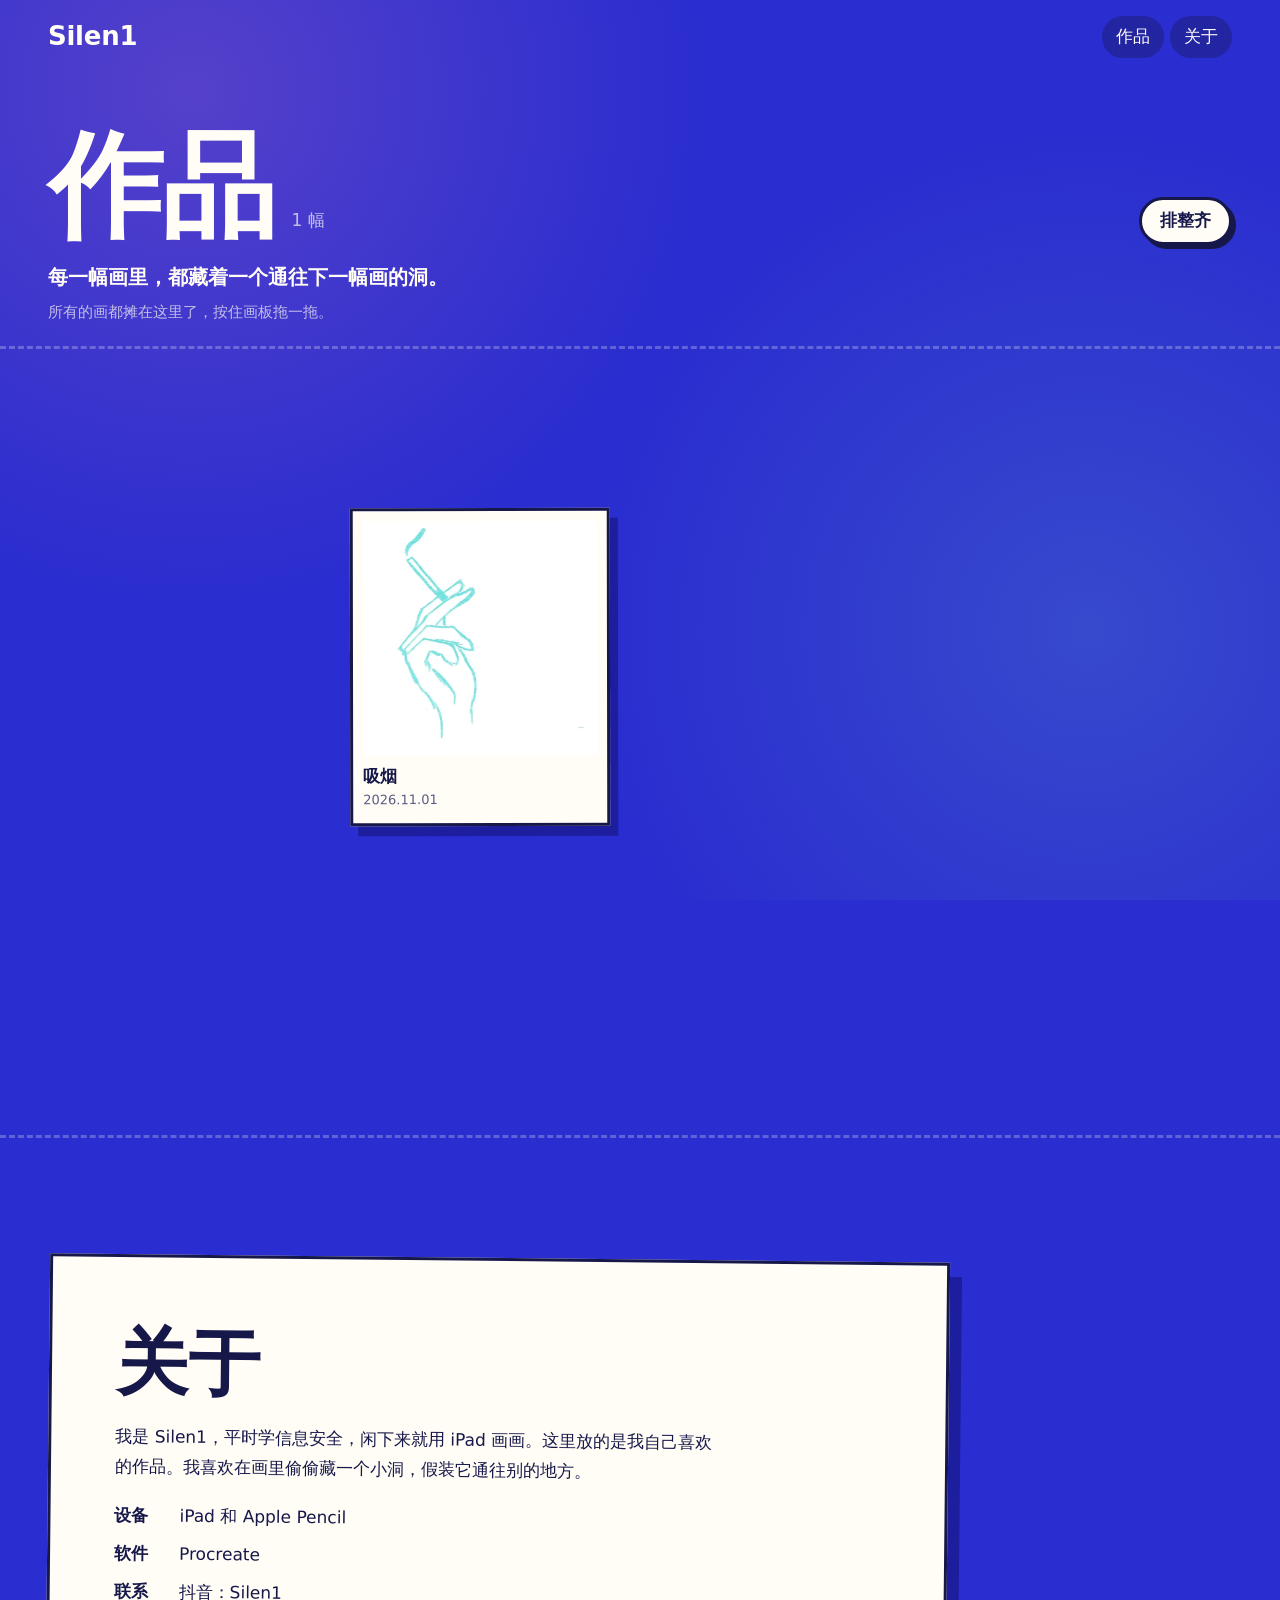
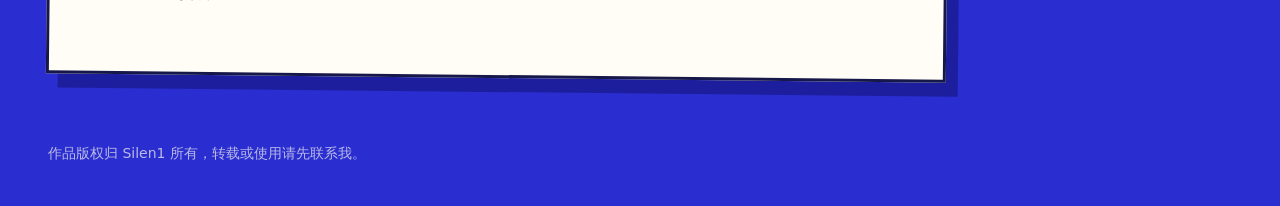
==== index.html @ 88954f96 "First painting: 吸烟. Samples removed, contact and share image filled in Co-Authored-By: Claude Opus 5" ====
<!doctype html>
<html lang="zh-CN">
<head>
  <meta charset="utf-8">
  <meta name="viewport" content="width=device-width, initial-scale=1, viewport-fit=cover">
  <meta http-equiv="Content-Security-Policy" content="default-src 'self'; img-src 'self' data:; media-src 'self' blob:; style-src 'self'; script-src 'self'; font-src 'self'; object-src 'none'; base-uri 'self'; form-action 'none'">
  <meta name="referrer" content="strict-origin-when-cross-origin">
  <title>Silen1 的画室</title>
  <meta name="description" content="Silen1 在 iPad 上画的画。每一幅画里都藏着一个洞，通往下一幅。">
  <meta name="theme-color" content="#2A2DCF">
  <meta property="og:type" content="website">
  <meta property="og:title" content="Silen1 的画室">
  <meta property="og:description" content="每一幅画里都藏着一个洞，通往下一幅。">
  <meta property="og:image" content="https://silen1.com/gallery/assets/og.jpg">
  <meta name="twitter:card" content="summary_large_image">
  <link rel="icon" href="assets/favicon.svg" type="image/svg+xml">
  <link rel="stylesheet" href="css/style.css">
</head>
<body data-page="home">
  <a class="skip" href="#works">跳到作品列表</a>

  <header class="bar">
    <a class="bar__mark" href="./">Silen1</a>
    <nav class="bar__nav" aria-label="主导航">
      <a href="#works">作品</a>
      <a href="#about">关于</a>
    </nav>
  </header>

  <main>
    <!-- 首页：每幅画里藏着一个洞，洞的那头是下一幅画。往下滚就一层层掉进去，最后一幅的洞通回第一幅。
         洞口的位置由 data/works.js 里每幅画的 "portal": [横向比例, 纵向比例] 决定。 -->
    <section class="dive" id="dive" aria-label="一幅接一幅地掉进画里">
      <div class="dive__stage">
        <div class="dive__world" id="dive-world" aria-hidden="true"></div>

        <div class="dive__intro sticker" id="dive-intro">
          <p class="dive__lede"><span>每一幅画里，</span><span>都藏着一个洞。</span><br><span>洞的那头，</span><span>是下一幅画。</span></p>
          <p class="dive__hint">往下滚，掉进去</p>
        </div>

        <div class="dive__caption sticker" id="dive-caption" aria-live="polite">
          <p class="dive__layer" id="dive-layer"></p>
          <p class="dive__title" id="dive-title"></p>
          <a class="dive__link" id="dive-link" href="#works">看这幅画</a>
        </div>

        <nav class="depth" aria-label="跳到某一层">
          <ol id="depth"></ol>
        </nav>

        <p class="dive__loop sticker" id="dive-loop">咦，又回到了第一幅。<br>原来这条路是一个圈。</p>
      </div>
    </section>

    <section class="works" id="works" aria-labelledby="works-heading">
      <div class="works__head">
        <h2 id="works-heading">作品</h2>
        <p class="works__count" id="works-count"></p>
        <button class="toggle" id="layout-toggle" type="button" aria-pressed="false">排整齐</button>
      </div>
      <p class="works__lede" id="static-lede" hidden>每一幅画里，都藏着一个通往下一幅画的洞。</p>
      <p class="works__hint" id="board-hint">所有的画都摊在这里了，按住画板拖一拖。</p>
      <div class="board" id="board">
        <ol class="grid" id="grid"></ol>
      </div>
      <p class="empty" id="works-empty" hidden>还没有作品。把画放进 works 文件夹，再在 data/works.js 里登记一下就会出现在这里。</p>
    </section>

    <section class="about" id="about" aria-labelledby="about-heading">
      <h2 id="about-heading">关于</h2>
      <div class="about__body">
        <!-- 把下面几段改成你自己的介绍 -->
        <p>我是 Silen1，平时学信息安全，闲下来就用 iPad 画画。这里放的是我自己喜欢的作品。我喜欢在画里偷偷藏一个小洞，假装它通往别的地方。</p>
        <dl class="about__tools">
          <div><dt>设备</dt><dd>iPad 和 Apple Pencil</dd></div>
          <div><dt>软件</dt><dd>Procreate</dd></div>
          <div><dt>联系</dt><dd>抖音：Silen1</dd></div>
        </dl>
      </div>
    </section>
  </main>

  <footer class="foot">
    <p>作品版权归 Silen1 所有，转载或使用请先联系我。</p>
  </footer>

  <script src="data/works.js"></script>
  <script src="js/main.js"></script>
</body>
</html>
---- css/style.css ----
/* =========================================================
   Silen1 的画室  ·  天马行空
   改颜色只需要改下面 :root 里的几个变量
   ========================================================= */
:root {
  --sky: #2A2DCF;        /* 底色：群青天空 */
  --sky-deep: #1C1E9E;   /* 天空暗部 */
  --paper: #FFFDF5;      /* 画纸、正文文字 */
  --ink: #17184A;        /* 纸上的深色文字 */
  --sun: #FFE45C;        /* 星星、天马航线 */
  --peach: #FF8FB8;      /* 点缀 */
  --mint: #7BE0C3;       /* 点缀 */
  --mist: rgba(255, 253, 245, .68); /* 次要文字 */
  --tape: rgba(255, 228, 92, .72);

  --font: "PingFang SC", "Hiragino Sans GB", "HarmonyOS Sans SC", "MiSans", "Microsoft YaHei UI", "Microsoft YaHei", "Noto Sans CJK SC", "Noto Sans SC", system-ui, sans-serif;
  --round: ui-rounded, "SF Pro Rounded", "Arial Rounded MT Bold", var(--font);

  --gutter: clamp(16px, 4vw, 48px);
  color-scheme: dark;
}

*, *::before, *::after { box-sizing: border-box; }
html { scroll-behavior: smooth; -webkit-text-size-adjust: 100%; }
body {
  margin: 0;
  background: var(--sky);
  background-image:
    radial-gradient(circle at 15% 10%, rgba(255,143,184,.20), transparent 38%),
    radial-gradient(circle at 85% 70%, rgba(123,224,195,.16), transparent 40%);
  background-attachment: fixed;
  color: var(--paper);
  font-family: var(--font);
  font-size: 17px;
  line-height: 1.75;
  overflow-x: hidden;
}
img, video { display: block; max-width: 100%; }
a { color: inherit; text-underline-offset: .22em; text-decoration-thickness: 2px; }
a:hover { text-decoration-color: var(--sun); }
:focus-visible { outline: 3px solid var(--sun); outline-offset: 3px; border-radius: 6px; }
h1, h2 { line-height: 1.15; margin: 0; }

.skip {
  position: absolute; left: 12px; top: -60px; z-index: 50;
  background: var(--sun); color: var(--ink); padding: 8px 14px; border-radius: 999px;
  text-decoration: none; font-weight: 700;
}
.skip:focus { top: 12px; }

/* ---------- 顶栏 ---------- */
.bar {
  position: fixed; inset: 0 0 auto; z-index: 20;
  display: flex; align-items: center; justify-content: space-between;
  padding: 14px var(--gutter);
  padding-top: max(14px, env(safe-area-inset-top));
  pointer-events: none;
}
.bar > * { pointer-events: auto; }
.bar__mark {
  font-family: var(--round); font-weight: 900; font-size: 26px; letter-spacing: -.01em;
  text-decoration: none; display: inline-flex;
}
.bar__nav { display: flex; gap: 6px; }
.bar__nav a {
  text-decoration: none; padding: 6px 14px; border-radius: 999px;
  background: rgba(23,24,74,.35); backdrop-filter: blur(8px); -webkit-backdrop-filter: blur(8px);
}
.bar__nav a:hover { background: var(--paper); color: var(--ink); }

/* ---------- 首页：掉进画里 ---------- */
.dive { position: relative; height: calc((var(--levels, 6) + 1) * 100vh); background: var(--ink); }
.dive__stage { position: sticky; top: 0; height: 100vh; height: 100svh; overflow: hidden; }
.dive__world { position: absolute; inset: 0; contain: strict; }

/* 每一幅画是一“层”：和屏幕一样大，按比例缩放后叠在一起 */
.level {
  position: absolute; left: 0; top: 0;
  transform-origin: 50% 50%; will-change: transform;
}
.level.is-deep { filter: drop-shadow(0 0 28px rgba(10, 8, 40, .55)); }
.level__hole { position: absolute; inset: -50%; }  /* 比画面大一圈，洞口可以一直张成圆形 */
.level__halo { position: absolute; inset: 0; width: 100%; height: 100%; object-fit: cover; filter: blur(22px) saturate(1.2); transform: scale(1.08); }
.level__frame { position: absolute; inset: 25%; overflow: hidden; }
.level__frame img { width: 100%; height: 100%; object-fit: cover; }
.level img { user-select: none; -webkit-user-drag: none; }

/* 洞口：一圈手画的、慢慢转动的虚线 */
.ring {
  position: absolute; border-radius: 50%; pointer-events: none;
  background: url("data:image/svg+xml,%3Csvg xmlns='http://www.w3.org/2000/svg' viewBox='0 0 100 100'%3E%3Cpath d='M50 4c26 1 46 20 45 47S74 97 48 96 4 75 5 49 25 3 50 4z' fill='none' stroke='%2317184A' stroke-width='5'/%3E%3Cpath d='M50 4c26 1 46 20 45 47S74 97 48 96 4 75 5 49 25 3 50 4z' fill='none' stroke='%23FFFDF5' stroke-width='2.4' stroke-dasharray='7 6'/%3E%3C/svg%3E") center / 100% 100% no-repeat;
  animation: spin 14s linear infinite;
}
@keyframes spin { to { transform: rotate(360deg); } }

/* 浮在画上的“便签” */
.sticker {
  position: absolute; margin: 0; background: var(--paper); color: var(--ink);
  border: 3px solid var(--ink); box-shadow: 6px 7px 0 var(--ink);
  padding: 14px 18px;
}
.dive__intro {
  left: var(--gutter); bottom: 12vh; max-width: min(520px, calc(100vw - 2 * var(--gutter)));
  transform: rotate(-2deg); transition: opacity .3s, transform .3s;
}
.dive__lede { margin: 0; font-size: clamp(22px, 2.4vw, 32px); font-weight: 900; line-height: 1.35; }
.dive__lede span { display: inline-block; }
.dive__hint { margin: 10px 0 0; font-weight: 700; color: #4b4d86; }
.dive__hint::after { content: ""; display: inline-block; width: .6em; height: .6em; margin-left: .5em; border: solid currentColor; border-width: 0 3px 3px 0; transform: translateY(-.15em) rotate(45deg); animation: nudge 1.4s ease-in-out infinite; }
@keyframes nudge { 50% { transform: translateY(.1em) rotate(45deg); } }
.dive.is-moving .dive__intro, .dive.is-deeper .dive__intro { opacity: 0; transform: rotate(-2deg) translateY(20px); pointer-events: none; }

.dive__caption {
  right: var(--gutter); bottom: 6vh; min-width: 200px; max-width: 300px;
  transform: rotate(1.5deg); transition: opacity .25s, transform .35s cubic-bezier(.3, 1.5, .5, 1);
}
.dive__layer { margin: 0; font-size: 14px; color: #4b4d86; font-variant-numeric: tabular-nums; }
.dive__title { margin: 2px 0 8px; font-size: 22px; font-weight: 900; line-height: 1.3; }
.dive__link { font-weight: 800; }
.dive.is-moving .dive__caption { opacity: 0; transform: rotate(1.5deg) translateY(16px); pointer-events: none; }
.dive:not(.is-deeper) .dive__caption { opacity: 0; pointer-events: none; }

.dive__loop {
  left: 50%; top: 50%; text-align: center; font-size: clamp(20px, 2.4vw, 30px); font-weight: 900; line-height: 1.4;
  transform: translate(-50%, -50%) rotate(-1.5deg) scale(.9); opacity: 0; pointer-events: none;
  transition: opacity .4s, transform .5s cubic-bezier(.3, 1.6, .5, 1);
}
.dive.is-looped .dive__loop { opacity: 1; transform: translate(-50%, -50%) rotate(-1.5deg); }
.dive.is-looped .dive__caption { opacity: 0; }

/* 右侧的深度计：每一层一格，点一下直接跳过去 */
.depth { position: absolute; right: calc(var(--gutter) - 6px); top: 50%; transform: translateY(-50%); }
.depth ol { list-style: none; margin: 0; padding: 0; display: flex; flex-direction: column; gap: 6px; }
.depth button {
  display: block; width: 30px; height: 30px; padding: 0; cursor: pointer;
  border: 3px solid var(--ink); border-radius: 50%; background: var(--paper);
  font: 800 12px/1 var(--round); color: var(--ink);
  box-shadow: 2px 2px 0 var(--ink); transition: transform .3s cubic-bezier(.3, 1.6, .5, 1), background .2s;
}
.depth button:hover { transform: scale(1.15); }
.depth button[aria-current="true"] { background: var(--sun); transform: scale(1.25); }

/* ---------- 作品画板 ---------- */
.works { padding: 120px 0 80px; }
.works__head {
  display: flex; align-items: baseline; flex-wrap: wrap; gap: 6px 18px;
  padding: 0 var(--gutter);
}
.works__head h2 { font-size: clamp(44px, 9vw, 120px); font-weight: 900; letter-spacing: -.02em; }
.works__count { margin: 0; color: var(--mist); }
.toggle {
  margin-left: auto; font: inherit; font-weight: 800; cursor: pointer;
  background: var(--paper); color: var(--ink); border: 3px solid var(--ink);
  padding: 6px 18px; border-radius: 999px; box-shadow: 4px 4px 0 var(--ink);
}
.toggle:hover { background: var(--sun); }
.toggle:active { transform: translate(2px, 2px); box-shadow: 2px 2px 0 var(--ink); }
.works__lede { margin: 8px 0 0; padding: 0 var(--gutter); font-size: 20px; font-weight: 800; }
.works__hint { margin: 4px 0 0; padding: 0 var(--gutter); color: var(--mist); font-size: 15px; }

.grid { list-style: none; margin: 0; padding: 0; }
.card a { display: block; text-decoration: none; color: var(--ink); }
.card__paper {
  display: block; background: var(--paper); padding: 10px 10px 12px;
  border: 3px solid var(--ink); box-shadow: 8px 10px 0 var(--sky-deep);
}
.card__paper img { width: 100%; height: auto; background: #fff; }
.card__title { display: block; font-weight: 800; margin-top: 10px; line-height: 1.4; }
.card__meta { display: block; font-size: 13px; color: #5a5c86; font-variant-numeric: tabular-nums; }
.card__badge { display: inline-block; margin-left: 6px; padding: 0 8px; border-radius: 999px; background: var(--mint); color: var(--ink); font-size: 12px; font-weight: 700; }

/* 散落模式：一块可以拖动的大画板 */
.board.is-scatter {
  position: relative; height: min(88vh, 900px); margin-top: 20px;
  overflow: hidden; cursor: grab; touch-action: none;
  border-block: 3px dashed rgba(255, 253, 245, .25);
}
.board.is-scatter.is-dragging { cursor: grabbing; }
.board.is-scatter .grid { position: absolute; left: 0; top: 0; will-change: transform; }
.board.is-scatter .card {
  position: absolute; transform: rotate(var(--rot, 0deg));
  transition: transform .45s cubic-bezier(.3,1.6,.5,1);
}
.board.is-scatter .card:hover, .board.is-scatter .card:focus-within { transform: rotate(0deg) scale(1.06); z-index: 5; }
.board.is-scatter.is-dragging .card { pointer-events: none; }
.board.is-scatter img { -webkit-user-drag: none; user-select: none; }

/* 整齐模式 */
.board.is-tidy { padding: 32px var(--gutter) 0; }
.board.is-tidy .grid { columns: 3 260px; column-gap: 28px; }
.board.is-tidy .card { break-inside: avoid; margin-bottom: 32px; }

/* ---------- 关于 ---------- */
.about {
  margin: 40px var(--gutter) 0; padding: clamp(28px, 5vw, 64px);
  background: var(--paper); color: var(--ink);
  border: 3px solid var(--ink); box-shadow: 12px 14px 0 var(--sky-deep);
  transform: rotate(.6deg); max-width: 900px;
}
.about h2 { font-size: clamp(36px, 6vw, 72px); font-weight: 900; margin-bottom: 18px; }
.about__body { max-width: 36em; }
.about__body p { margin: 0 0 20px; }
.about__tools { margin: 0; display: grid; gap: 8px; }
.about__tools div { display: flex; gap: 14px; }
.about__tools dt { font-weight: 800; min-width: 3em; }
.about__tools dd { margin: 0; }

.foot { padding: 64px var(--gutter) max(40px, env(safe-area-inset-bottom)); color: var(--mist); font-size: 14px; }
.foot p { margin: 0; }

.empty { padding: 40px var(--gutter); color: var(--mist); max-width: 40em; }
.empty--page { padding-top: 140px; font-size: 20px; color: var(--paper); }

/* ---------- 作品详情页 ---------- */
.piece {
  display: grid; grid-template-columns: minmax(0, 1.6fr) minmax(260px, 1fr);
  gap: 40px clamp(24px, 4vw, 64px);
  padding: 110px var(--gutter) 40px; max-width: 1400px; margin: 0 auto;
}
.piece__art {
  position: relative; align-self: start;
  background: var(--paper); padding: clamp(8px, 1.2vw, 14px);
  border: 3px solid var(--ink); box-shadow: 14px 18px 0 var(--sky-deep);
  transform: rotate(-1deg);
  width: fit-content; max-width: 100%; justify-self: center;
}
.piece__art img { width: auto; max-width: 100%; height: auto; max-height: 80vh; background: #fff; }
.piece__info { align-self: start; position: sticky; top: 96px; }
.piece__title { font-size: clamp(34px, 4.6vw, 64px); font-weight: 900; letter-spacing: -.01em; }
.piece__date { margin: 6px 0 18px; color: var(--mist); font-variant-numeric: tabular-nums; }
.piece__notes { margin: 0 0 22px; max-width: 30em; }
.piece__meta { margin: 0 0 22px; display: grid; gap: 6px; }
.piece__meta div { display: flex; gap: 14px; padding: 8px 0; border-bottom: 2px dashed rgba(255,253,245,.22); }
.piece__meta dt { color: var(--mist); min-width: 4em; }
.piece__meta dd { margin: 0; font-weight: 700; }
.piece__full a { font-weight: 800; }

.player { grid-column: 1 / -1; max-width: 900px; }
.player h2 { font-size: clamp(28px, 3.6vw, 44px); font-weight: 900; margin-bottom: 16px; }
.player__screen { width: fit-content; max-width: 100%; background: var(--paper); border: 3px solid var(--ink); padding: 10px; box-shadow: 10px 12px 0 var(--sky-deep); }
.player__screen video { width: auto; max-width: 100%; max-height: 72vh; background: #fff; }
.player__controls { display: flex; align-items: center; gap: 14px; margin-top: 16px; }
.player__btn {
  font: inherit; font-weight: 800; cursor: pointer; min-width: 4.6em;
  background: var(--sun); color: var(--ink); border: 3px solid var(--ink);
  padding: 4px 16px; border-radius: 999px; box-shadow: 3px 3px 0 var(--ink);
}
.player__range { flex: 1; accent-color: var(--sun); height: 28px; }
.player__time { font-family: var(--round); font-variant-numeric: tabular-nums; font-weight: 700; }

.pager { grid-column: 1 / -1; display: flex; justify-content: space-between; gap: 16px; padding-top: 24px; }
.pager a {
  text-decoration: none; font-weight: 800; padding: 10px 20px; border-radius: 999px;
  background: rgba(23,24,74,.4); max-width: 48%;
}
.pager a:hover { background: var(--paper); color: var(--ink); }
.pager__next { margin-left: auto; text-align: right; }

/* ---------- 404 ---------- */
.lost { min-height: 100vh; display: grid; place-content: center; text-align: center; padding: var(--gutter); gap: 8px; }
.lost__canvas {
  width: 200px; height: 250px; margin: 0 auto 24px; background: var(--paper);
  border: 3px solid var(--ink); box-shadow: 12px 14px 0 var(--sky-deep); transform: rotate(-4deg);
}
.lost__canvas { position: relative; }
.lost__canvas::after { content: ""; position: absolute; left: 50%; top: 46%; width: 64px; height: 64px; margin: -32px 0 0 -32px; border-radius: 50%; background: var(--ink); box-shadow: inset 6px 8px 0 rgba(0,0,0,.35); }
.lost h1 { font-size: clamp(30px, 5vw, 52px); font-weight: 900; }
.lost p { margin: 0; }

/* ---------- 手机 ---------- */
@media (max-width: 820px) {
  .dive__intro { bottom: auto; top: 84px; }
  .dive__caption { left: var(--gutter); right: 64px; bottom: 5vh; max-width: none; }
  .depth { right: 10px; }
  .depth button { width: 26px; height: 26px; font-size: 11px; }

  .piece { grid-template-columns: 1fr; padding-top: 90px; }
  .piece__info { position: static; }
  .toggle { margin-left: 0; }
}

/* ---------- 尊重“减少动态效果”设置 ---------- */
@media (prefers-reduced-motion: reduce) {
  html { scroll-behavior: auto; }
  *, *::before, *::after { animation: none !important; transition: none !important; }
}

/* 整齐模式也留一点歪歪扭扭 */
.board.is-tidy .card:nth-child(3n+1) .card__paper { transform: rotate(-1.2deg); }
.board.is-tidy .card:nth-child(3n+2) .card__paper { transform: rotate(.9deg); }
.player__controls { max-width: 640px; }
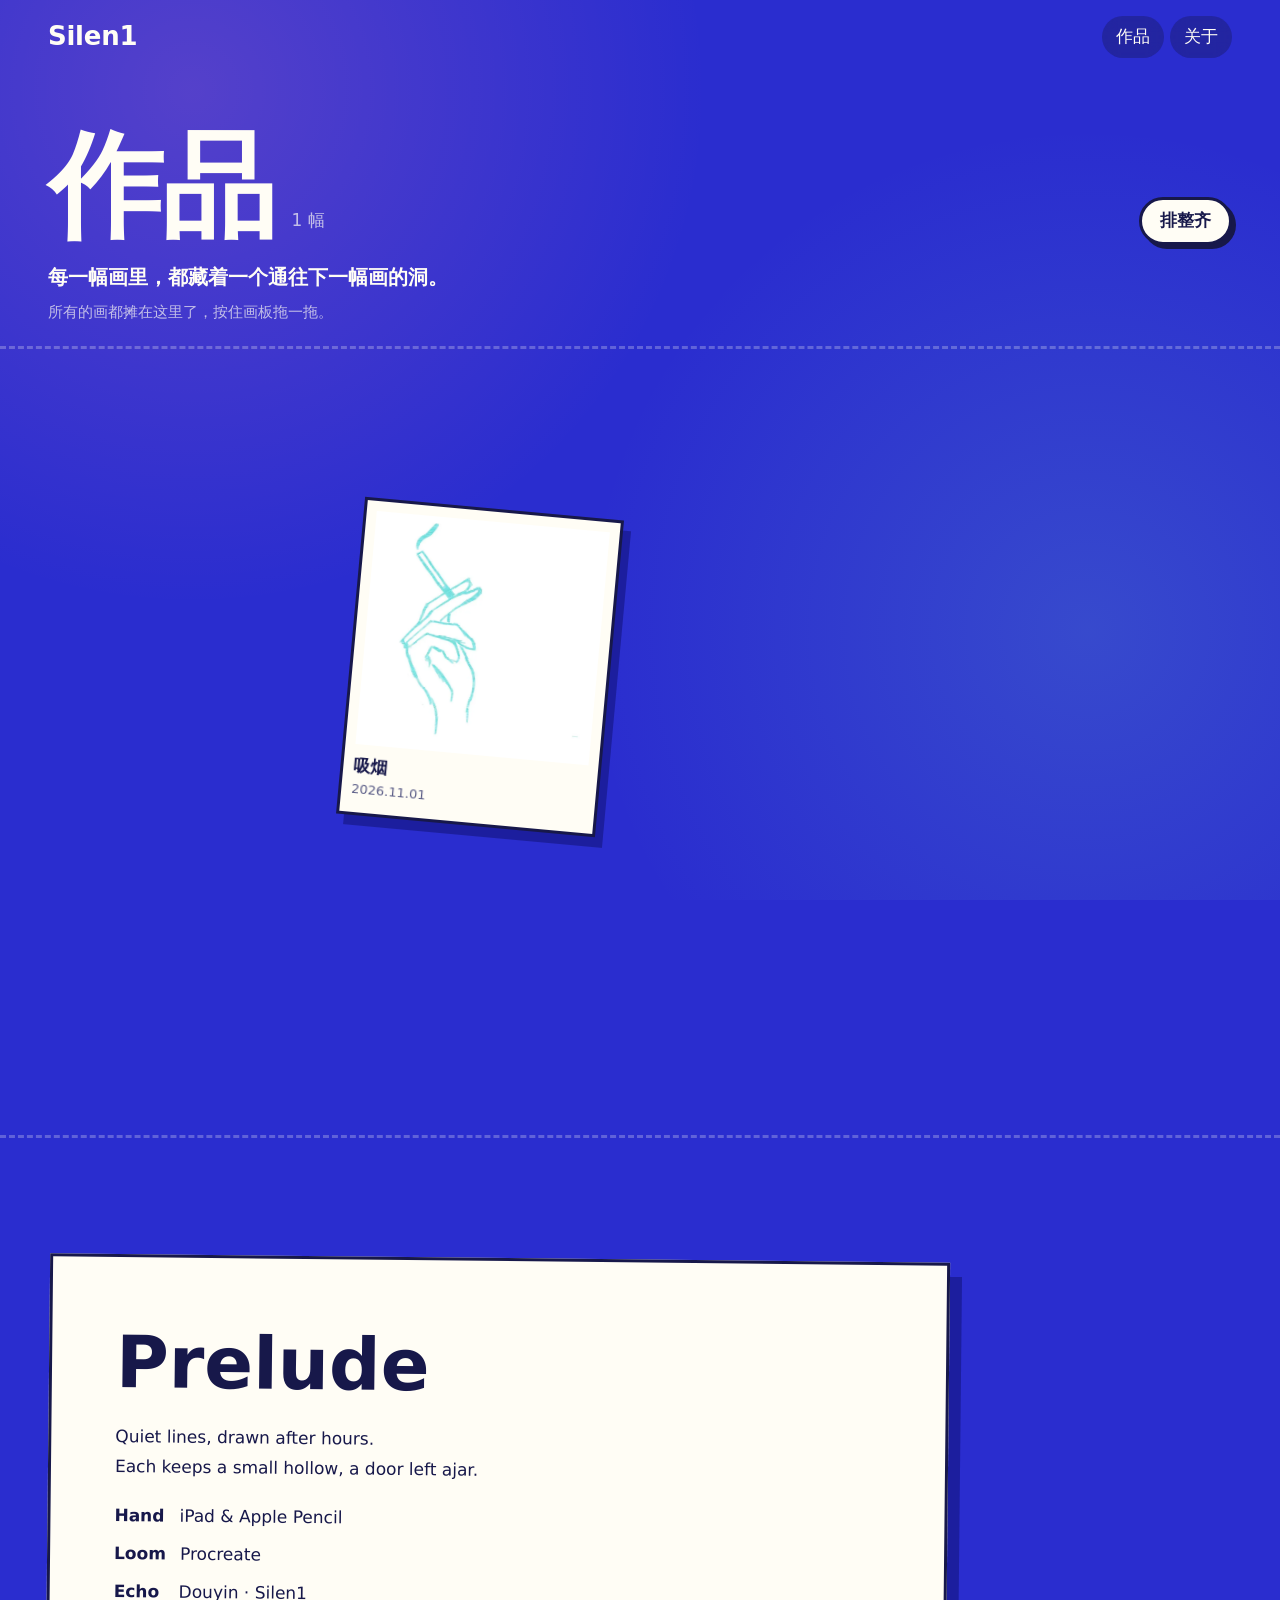
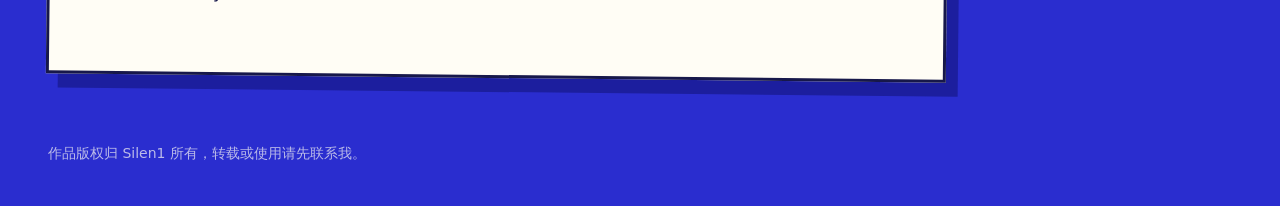
==== commit 8f0bed4d: "About: Prelude, in English Co-Authored-By: Claude Opus 5.5 <noreply@anthropic.com> Claude-Session: h" ====
--- a/index.html
+++ b/index.html
@@ -68,14 +68,13 @@
     </section>
 
     <section class="about" id="about" aria-labelledby="about-heading">
-      <h2 id="about-heading">关于</h2>
-      <div class="about__body">
-        <!-- 把下面几段改成你自己的介绍 -->
-        <p>我是 Silen1，平时学信息安全，闲下来就用 iPad 画画。这里放的是我自己喜欢的作品。我喜欢在画里偷偷藏一个小洞，假装它通往别的地方。</p>
+      <h2 id="about-heading" lang="en">Prelude</h2>
+      <div class="about__body" lang="en">
+        <p>Quiet lines, drawn after hours.<br>Each keeps a small hollow, a door left ajar.</p>
         <dl class="about__tools">
-          <div><dt>设备</dt><dd>iPad 和 Apple Pencil</dd></div>
-          <div><dt>软件</dt><dd>Procreate</dd></div>
-          <div><dt>联系</dt><dd>抖音：Silen1</dd></div>
+          <div><dt>Hand</dt><dd>iPad &amp; Apple Pencil</dd></div>
+          <div><dt>Loom</dt><dd>Procreate</dd></div>
+          <div><dt>Echo</dt><dd>Douyin · Silen1</dd></div>
         </dl>
       </div>
     </section>
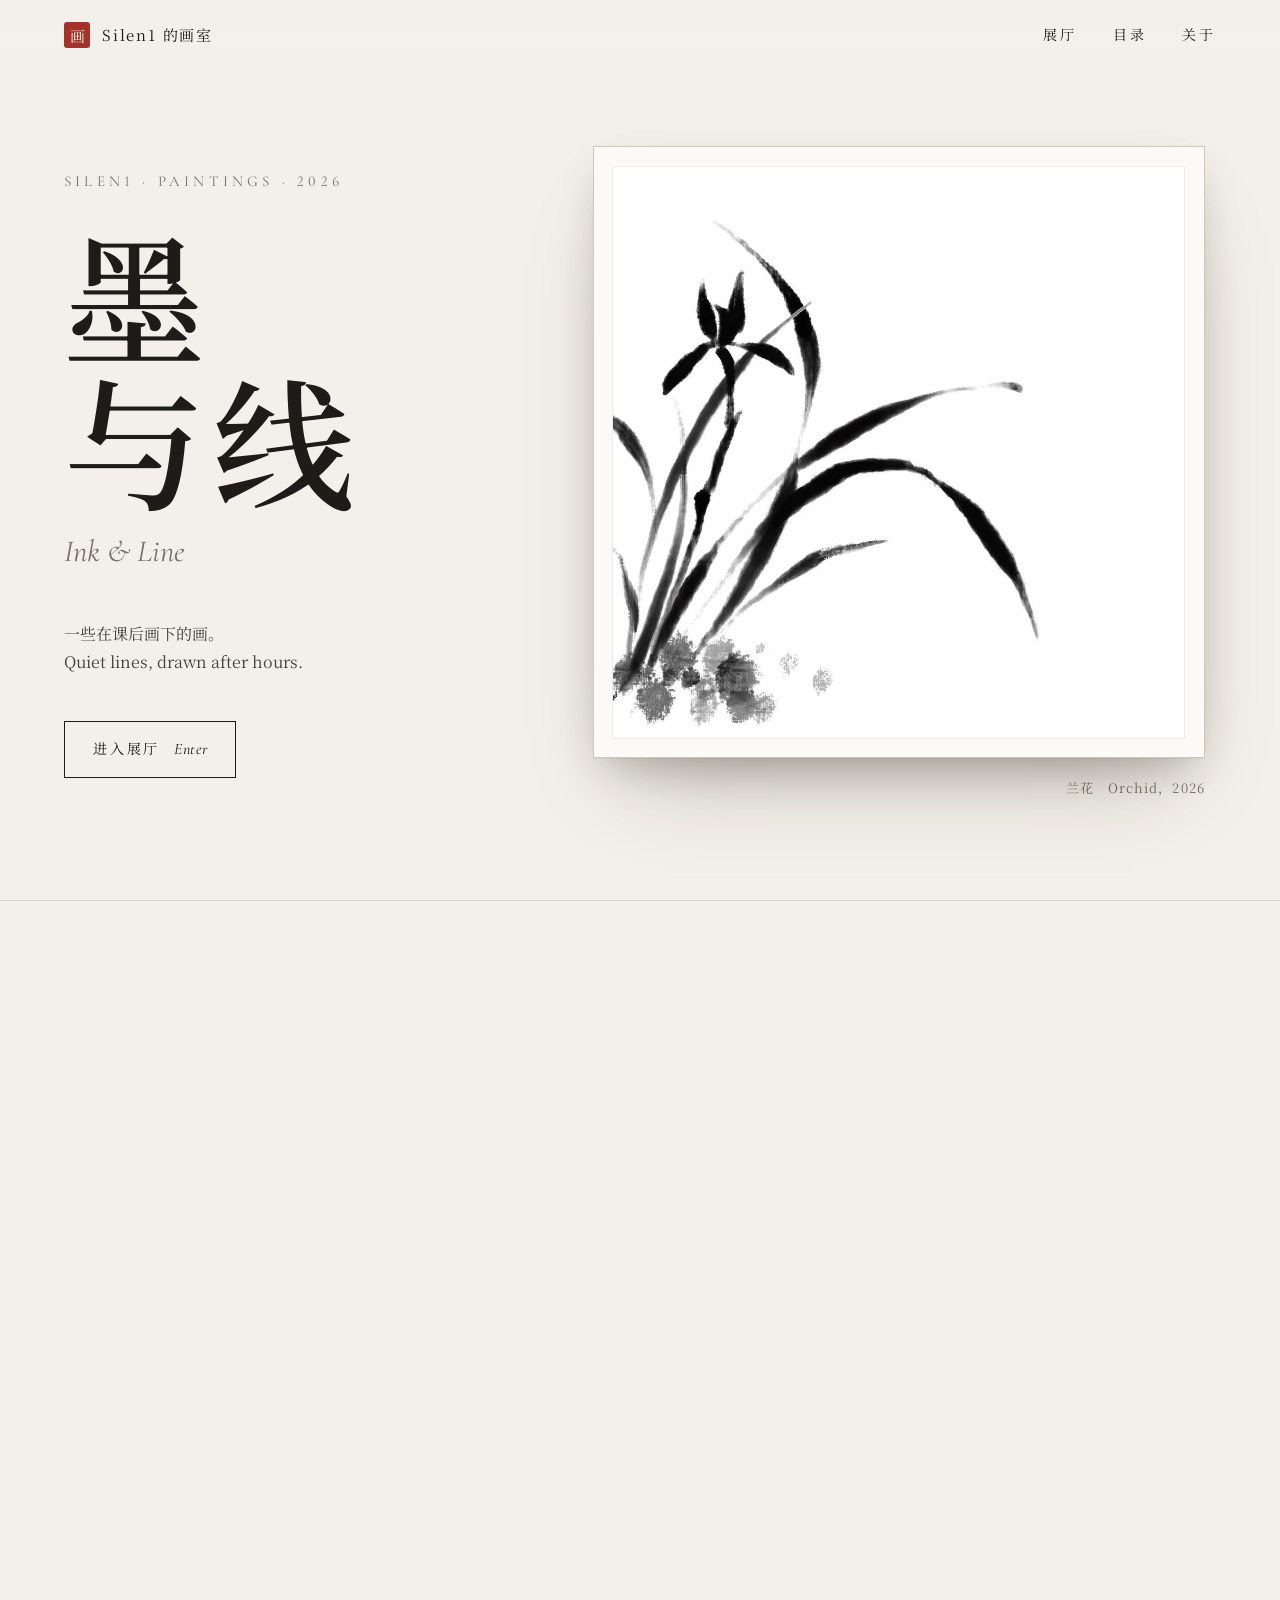
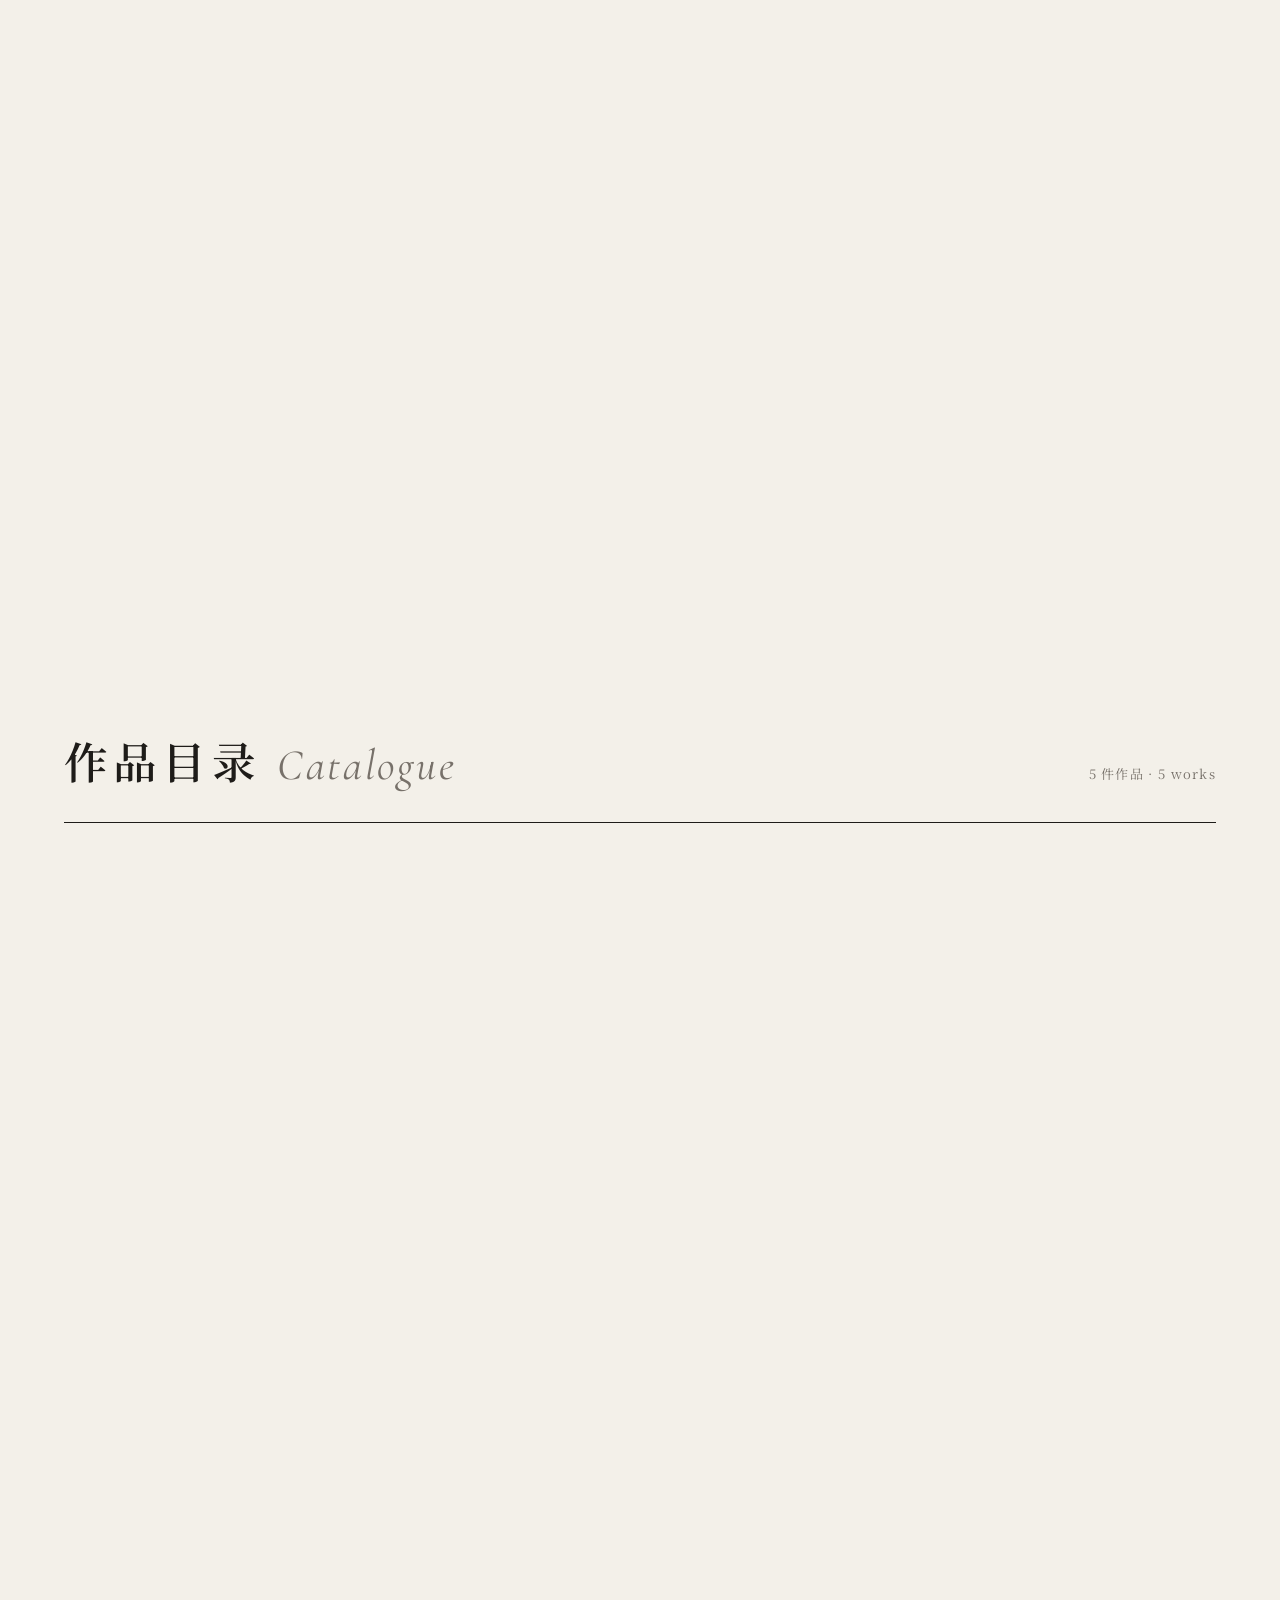
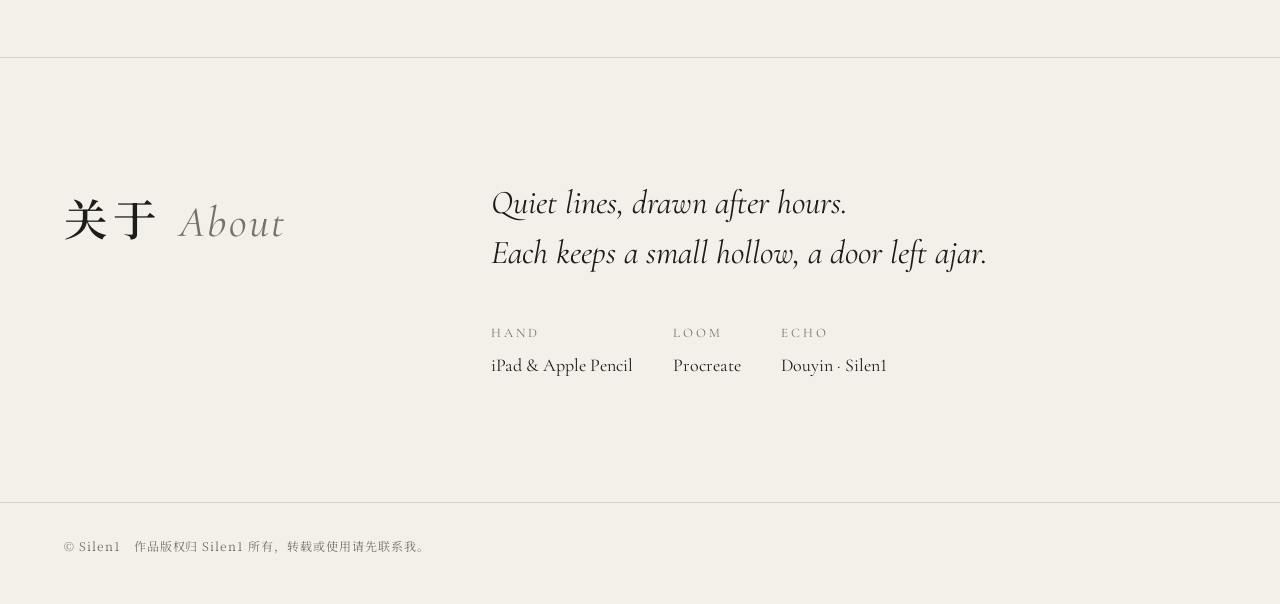
==== commit 38bc9a3e: "Redesign: 白厅 museum-style gallery Warm white walls, one painting per wall with bilingual wall labels" ====
--- a/index.html
+++ b/index.html
@@ -6,71 +6,59 @@
   <meta http-equiv="Content-Security-Policy" content="default-src 'self'; img-src 'self' data:; media-src 'self' blob:; style-src 'self'; script-src 'self'; font-src 'self'; object-src 'none'; base-uri 'self'; form-action 'none'">
   <meta name="referrer" content="strict-origin-when-cross-origin">
   <title>Silen1 的画室</title>
-  <meta name="description" content="Silen1 在 iPad 上画的画。每一幅画里都藏着一个洞，通往下一幅。">
-  <meta name="theme-color" content="#2A2DCF">
+  <meta name="description" content="Silen1 在 iPad 上画的画。Paintings by Silen1.">
+  <meta name="theme-color" content="#F3F0E9">
   <meta property="og:type" content="website">
   <meta property="og:title" content="Silen1 的画室">
-  <meta property="og:description" content="每一幅画里都藏着一个洞，通往下一幅。">
+  <meta property="og:description" content="Silen1 在 iPad 上画的画。Paintings by Silen1.">
   <meta property="og:image" content="https://silen1.com/gallery/assets/og.jpg">
   <meta name="twitter:card" content="summary_large_image">
   <link rel="icon" href="assets/favicon.svg" type="image/svg+xml">
+  <link rel="preload" href="assets/fonts/serif-600.woff2" as="font" type="font/woff2" crossorigin>
   <link rel="stylesheet" href="css/style.css">
 </head>
 <body data-page="home">
-  <a class="skip" href="#works">跳到作品列表</a>
+  <a class="skip" href="#hall">跳到展厅</a>
 
   <header class="bar">
-    <a class="bar__mark" href="./">Silen1</a>
+    <a class="mark" href="./"><span class="seal" aria-hidden="true">画</span><span class="mark__name">Silen1 的画室</span></a>
     <nav class="bar__nav" aria-label="主导航">
-      <a href="#works">作品</a>
+      <a href="#hall">展厅</a>
+      <a href="#catalog">目录</a>
       <a href="#about">关于</a>
     </nav>
   </header>
 
   <main>
-    <!-- 首页：每幅画里藏着一个洞，洞的那头是下一幅画。往下滚就一层层掉进去，最后一幅的洞通回第一幅。
-         洞口的位置由 data/works.js 里每幅画的 "portal": [横向比例, 纵向比例] 决定。 -->
-    <section class="dive" id="dive" aria-label="一幅接一幅地掉进画里">
-      <div class="dive__stage">
-        <div class="dive__world" id="dive-world" aria-hidden="true"></div>
-
-        <div class="dive__intro sticker" id="dive-intro">
-          <p class="dive__lede"><span>每一幅画里，</span><span>都藏着一个洞。</span><br><span>洞的那头，</span><span>是下一幅画。</span></p>
-          <p class="dive__hint">往下滚，掉进去</p>
-        </div>
-
-        <div class="dive__caption sticker" id="dive-caption" aria-live="polite">
-          <p class="dive__layer" id="dive-layer"></p>
-          <p class="dive__title" id="dive-title"></p>
-          <a class="dive__link" id="dive-link" href="#works">看这幅画</a>
-        </div>
-
-        <nav class="depth" aria-label="跳到某一层">
-          <ol id="depth"></ol>
-        </nav>
-
-        <p class="dive__loop sticker" id="dive-loop">咦，又回到了第一幅。<br>原来这条路是一个圈。</p>
+    <section class="hero" aria-labelledby="hero-title">
+      <div class="hero__text">
+        <p class="kicker" lang="en">Silen1 · Paintings · <span id="hero-year">2026</span></p>
+        <h1 id="hero-title">墨<br>与线</h1>
+        <p class="hero__en" lang="en">Ink &amp; Line</p>
+        <p class="hero__lede">一些在课后画下的画。<br><span lang="en">Quiet lines, drawn after hours.</span></p>
+        <a class="btn" href="#hall">进入展厅 <em lang="en">Enter</em></a>
       </div>
+      <figure class="hero__fig" id="hero-fig" hidden>
+        <a class="frame" id="hero-art"></a>
+        <figcaption id="hero-cap"></figcaption>
+      </figure>
     </section>
 
-    <section class="works" id="works" aria-labelledby="works-heading">
-      <div class="works__head">
-        <h2 id="works-heading">作品</h2>
-        <p class="works__count" id="works-count"></p>
-        <button class="toggle" id="layout-toggle" type="button" aria-pressed="false">排整齐</button>
-      </div>
-      <p class="works__lede" id="static-lede" hidden>每一幅画里，都藏着一个通往下一幅画的洞。</p>
-      <p class="works__hint" id="board-hint">所有的画都摊在这里了，按住画板拖一拖。</p>
-      <div class="board" id="board">
-        <ol class="grid" id="grid"></ol>
-      </div>
-      <p class="empty" id="works-empty" hidden>还没有作品。把画放进 works 文件夹，再在 data/works.js 里登记一下就会出现在这里。</p>
+    <div class="hall" id="hall" aria-label="展厅"></div>
+
+    <section class="catalog" id="catalog" aria-labelledby="catalog-heading">
+      <header class="sec-head">
+        <h2 id="catalog-heading">作品目录 <em lang="en">Catalogue</em></h2>
+        <p id="count"></p>
+      </header>
+      <ol class="grid" id="index"></ol>
+      <p class="empty" id="works-empty" hidden>还没有作品。</p>
     </section>
 
     <section class="about" id="about" aria-labelledby="about-heading">
-      <h2 id="about-heading" lang="en">Prelude</h2>
+      <h2 id="about-heading">关于 <em lang="en">About</em></h2>
       <div class="about__body" lang="en">
-        <p>Quiet lines, drawn after hours.<br>Each keeps a small hollow, a door left ajar.</p>
+        <p class="about__lead">Quiet lines, drawn after hours.<br>Each keeps a small hollow, a door left ajar.</p>
         <dl class="about__tools">
           <div><dt>Hand</dt><dd>iPad &amp; Apple Pencil</dd></div>
           <div><dt>Loom</dt><dd>Procreate</dd></div>
@@ -81,7 +69,7 @@
   </main>
 
   <footer class="foot">
-    <p>作品版权归 Silen1 所有，转载或使用请先联系我。</p>
+    <p>© Silen1　作品版权归 Silen1 所有，转载或使用请先联系我。</p>
   </footer>
 
   <script src="data/works.js"></script>
--- a/css/style.css
+++ b/css/style.css
@@ -1,291 +1,247 @@
 /* =========================================================
-   Silen1 的画室  ·  天马行空
-   改颜色只需要改下面 :root 里的几个变量
+   Silen1 的画室  ·  白厅
+   米白的墙，一面墙挂一幅画，旁边一张展签。
+   改颜色只需要改下面 :root 里的几个变量。
    ========================================================= */
+
+/* 字体放在本站，只包含网站上用到的字（tools/subset-fonts.py 生成） */
+@font-face { font-family: "Gallery Serif"; font-weight: 400; font-display: swap; src: url(../assets/fonts/serif-400.woff2) format("woff2"); }
+@font-face { font-family: "Gallery Serif"; font-weight: 600; font-display: swap; src: url(../assets/fonts/serif-600.woff2) format("woff2"); }
+@font-face { font-family: "Gallery Latin"; font-weight: 400; font-style: normal; font-display: swap; src: url(../assets/fonts/latin-400.woff2) format("woff2"); }
+@font-face { font-family: "Gallery Latin"; font-weight: 400; font-style: italic; font-display: swap; src: url(../assets/fonts/latin-400i.woff2) format("woff2"); }
+
 :root {
-  --sky: #2A2DCF;        /* 底色：群青天空 */
-  --sky-deep: #1C1E9E;   /* 天空暗部 */
-  --paper: #FFFDF5;      /* 画纸、正文文字 */
-  --ink: #17184A;        /* 纸上的深色文字 */
-  --sun: #FFE45C;        /* 星星、天马航线 */
-  --peach: #FF8FB8;      /* 点缀 */
-  --mint: #7BE0C3;       /* 点缀 */
-  --mist: rgba(255, 253, 245, .68); /* 次要文字 */
-  --tape: rgba(255, 228, 92, .72);
-
-  --font: "PingFang SC", "Hiragino Sans GB", "HarmonyOS Sans SC", "MiSans", "Microsoft YaHei UI", "Microsoft YaHei", "Noto Sans CJK SC", "Noto Sans SC", system-ui, sans-serif;
-  --round: ui-rounded, "SF Pro Rounded", "Arial Rounded MT Bold", var(--font);
-
-  --gutter: clamp(16px, 4vw, 48px);
-  color-scheme: dark;
+  --wall: #F3F0E9;      /* 墙面 */
+  --wall-2: #ECE8DF;    /* 隔一面墙稍深一点 */
+  --mat: #FBFAF7;       /* 卡纸 */
+  --ink: #1E1C19;       /* 文字 */
+  --ink-2: #45413B;
+  --mute: #77716A;      /* 次要文字 */
+  --line: #D9D3C7;
+  --seal: #A3322A;      /* 印章红 */
+  --serif: "Gallery Serif", "Songti SC", "STSong", "Noto Serif CJK SC", "Source Han Serif SC", "SimSun", serif;
+  --latin: "Gallery Latin", "Gallery Serif", Georgia, serif;
+  --g: clamp(16px, 5vw, 72px);
+  --shadow: 0 1px 0 rgba(0,0,0,.04), 0 18px 40px -12px rgba(40,30,20,.26), 0 46px 90px -40px rgba(40,30,20,.34);
+  color-scheme: light;
 }
 
 *, *::before, *::after { box-sizing: border-box; }
 html { scroll-behavior: smooth; -webkit-text-size-adjust: 100%; }
 body {
-  margin: 0;
-  background: var(--sky);
-  background-image:
-    radial-gradient(circle at 15% 10%, rgba(255,143,184,.20), transparent 38%),
-    radial-gradient(circle at 85% 70%, rgba(123,224,195,.16), transparent 40%);
-  background-attachment: fixed;
-  color: var(--paper);
-  font-family: var(--font);
-  font-size: 17px;
-  line-height: 1.75;
-  overflow-x: hidden;
-}
-img, video { display: block; max-width: 100%; }
-a { color: inherit; text-underline-offset: .22em; text-decoration-thickness: 2px; }
-a:hover { text-decoration-color: var(--sun); }
-:focus-visible { outline: 3px solid var(--sun); outline-offset: 3px; border-radius: 6px; }
-h1, h2 { line-height: 1.15; margin: 0; }
-
-.skip {
-  position: absolute; left: 12px; top: -60px; z-index: 50;
-  background: var(--sun); color: var(--ink); padding: 8px 14px; border-radius: 999px;
-  text-decoration: none; font-weight: 700;
-}
+  margin: 0; background: var(--wall); color: var(--ink);
+  font-family: var(--serif); font-size: 16px; line-height: 1.8;
+  font-variant-numeric: lining-nums;
+  -webkit-font-smoothing: antialiased; overflow-x: hidden;
+}
+img, video { display: block; max-width: 100%; height: auto; }
+a { color: inherit; text-decoration: none; }
+em { font-family: var(--latin); font-style: italic; font-weight: 400; color: var(--mute); letter-spacing: .02em; }
+h1, h2, h3 { margin: 0; font-weight: 600; }
+:focus-visible { outline: 2px solid var(--seal); outline-offset: 4px; }
+[hidden] { display: none !important; }
+
+.skip { position: absolute; left: 12px; top: -60px; z-index: 50; background: var(--ink); color: var(--wall); padding: 8px 14px; }
 .skip:focus { top: 12px; }
 
 /* ---------- 顶栏 ---------- */
 .bar {
   position: fixed; inset: 0 0 auto; z-index: 20;
-  display: flex; align-items: center; justify-content: space-between;
-  padding: 14px var(--gutter);
-  padding-top: max(14px, env(safe-area-inset-top));
-  pointer-events: none;
-}
-.bar > * { pointer-events: auto; }
-.bar__mark {
-  font-family: var(--round); font-weight: 900; font-size: 26px; letter-spacing: -.01em;
-  text-decoration: none; display: inline-flex;
-}
-.bar__nav { display: flex; gap: 6px; }
-.bar__nav a {
-  text-decoration: none; padding: 6px 14px; border-radius: 999px;
-  background: rgba(23,24,74,.35); backdrop-filter: blur(8px); -webkit-backdrop-filter: blur(8px);
-}
-.bar__nav a:hover { background: var(--paper); color: var(--ink); }
-
-/* ---------- 首页：掉进画里 ---------- */
-.dive { position: relative; height: calc((var(--levels, 6) + 1) * 100vh); background: var(--ink); }
-.dive__stage { position: sticky; top: 0; height: 100vh; height: 100svh; overflow: hidden; }
-.dive__world { position: absolute; inset: 0; contain: strict; }
-
-/* 每一幅画是一“层”：和屏幕一样大，按比例缩放后叠在一起 */
-.level {
-  position: absolute; left: 0; top: 0;
-  transform-origin: 50% 50%; will-change: transform;
-}
-.level.is-deep { filter: drop-shadow(0 0 28px rgba(10, 8, 40, .55)); }
-.level__hole { position: absolute; inset: -50%; }  /* 比画面大一圈，洞口可以一直张成圆形 */
-.level__halo { position: absolute; inset: 0; width: 100%; height: 100%; object-fit: cover; filter: blur(22px) saturate(1.2); transform: scale(1.08); }
-.level__frame { position: absolute; inset: 25%; overflow: hidden; }
-.level__frame img { width: 100%; height: 100%; object-fit: cover; }
-.level img { user-select: none; -webkit-user-drag: none; }
-
-/* 洞口：一圈手画的、慢慢转动的虚线 */
-.ring {
-  position: absolute; border-radius: 50%; pointer-events: none;
-  background: url("data:image/svg+xml,%3Csvg xmlns='http://www.w3.org/2000/svg' viewBox='0 0 100 100'%3E%3Cpath d='M50 4c26 1 46 20 45 47S74 97 48 96 4 75 5 49 25 3 50 4z' fill='none' stroke='%2317184A' stroke-width='5'/%3E%3Cpath d='M50 4c26 1 46 20 45 47S74 97 48 96 4 75 5 49 25 3 50 4z' fill='none' stroke='%23FFFDF5' stroke-width='2.4' stroke-dasharray='7 6'/%3E%3C/svg%3E") center / 100% 100% no-repeat;
-  animation: spin 14s linear infinite;
-}
-@keyframes spin { to { transform: rotate(360deg); } }
-
-/* 浮在画上的“便签” */
-.sticker {
-  position: absolute; margin: 0; background: var(--paper); color: var(--ink);
-  border: 3px solid var(--ink); box-shadow: 6px 7px 0 var(--ink);
-  padding: 14px 18px;
-}
-.dive__intro {
-  left: var(--gutter); bottom: 12vh; max-width: min(520px, calc(100vw - 2 * var(--gutter)));
-  transform: rotate(-2deg); transition: opacity .3s, transform .3s;
-}
-.dive__lede { margin: 0; font-size: clamp(22px, 2.4vw, 32px); font-weight: 900; line-height: 1.35; }
-.dive__lede span { display: inline-block; }
-.dive__hint { margin: 10px 0 0; font-weight: 700; color: #4b4d86; }
-.dive__hint::after { content: ""; display: inline-block; width: .6em; height: .6em; margin-left: .5em; border: solid currentColor; border-width: 0 3px 3px 0; transform: translateY(-.15em) rotate(45deg); animation: nudge 1.4s ease-in-out infinite; }
-@keyframes nudge { 50% { transform: translateY(.1em) rotate(45deg); } }
-.dive.is-moving .dive__intro, .dive.is-deeper .dive__intro { opacity: 0; transform: rotate(-2deg) translateY(20px); pointer-events: none; }
-
-.dive__caption {
-  right: var(--gutter); bottom: 6vh; min-width: 200px; max-width: 300px;
-  transform: rotate(1.5deg); transition: opacity .25s, transform .35s cubic-bezier(.3, 1.5, .5, 1);
-}
-.dive__layer { margin: 0; font-size: 14px; color: #4b4d86; font-variant-numeric: tabular-nums; }
-.dive__title { margin: 2px 0 8px; font-size: 22px; font-weight: 900; line-height: 1.3; }
-.dive__link { font-weight: 800; }
-.dive.is-moving .dive__caption { opacity: 0; transform: rotate(1.5deg) translateY(16px); pointer-events: none; }
-.dive:not(.is-deeper) .dive__caption { opacity: 0; pointer-events: none; }
-
-.dive__loop {
-  left: 50%; top: 50%; text-align: center; font-size: clamp(20px, 2.4vw, 30px); font-weight: 900; line-height: 1.4;
-  transform: translate(-50%, -50%) rotate(-1.5deg) scale(.9); opacity: 0; pointer-events: none;
-  transition: opacity .4s, transform .5s cubic-bezier(.3, 1.6, .5, 1);
-}
-.dive.is-looped .dive__loop { opacity: 1; transform: translate(-50%, -50%) rotate(-1.5deg); }
-.dive.is-looped .dive__caption { opacity: 0; }
-
-/* 右侧的深度计：每一层一格，点一下直接跳过去 */
-.depth { position: absolute; right: calc(var(--gutter) - 6px); top: 50%; transform: translateY(-50%); }
-.depth ol { list-style: none; margin: 0; padding: 0; display: flex; flex-direction: column; gap: 6px; }
-.depth button {
-  display: block; width: 30px; height: 30px; padding: 0; cursor: pointer;
-  border: 3px solid var(--ink); border-radius: 50%; background: var(--paper);
-  font: 800 12px/1 var(--round); color: var(--ink);
-  box-shadow: 2px 2px 0 var(--ink); transition: transform .3s cubic-bezier(.3, 1.6, .5, 1), background .2s;
-}
-.depth button:hover { transform: scale(1.15); }
-.depth button[aria-current="true"] { background: var(--sun); transform: scale(1.25); }
-
-/* ---------- 作品画板 ---------- */
-.works { padding: 120px 0 80px; }
-.works__head {
-  display: flex; align-items: baseline; flex-wrap: wrap; gap: 6px 18px;
-  padding: 0 var(--gutter);
-}
-.works__head h2 { font-size: clamp(44px, 9vw, 120px); font-weight: 900; letter-spacing: -.02em; }
-.works__count { margin: 0; color: var(--mist); }
-.toggle {
-  margin-left: auto; font: inherit; font-weight: 800; cursor: pointer;
-  background: var(--paper); color: var(--ink); border: 3px solid var(--ink);
-  padding: 6px 18px; border-radius: 999px; box-shadow: 4px 4px 0 var(--ink);
-}
-.toggle:hover { background: var(--sun); }
-.toggle:active { transform: translate(2px, 2px); box-shadow: 2px 2px 0 var(--ink); }
-.works__lede { margin: 8px 0 0; padding: 0 var(--gutter); font-size: 20px; font-weight: 800; }
-.works__hint { margin: 4px 0 0; padding: 0 var(--gutter); color: var(--mist); font-size: 15px; }
-
-.grid { list-style: none; margin: 0; padding: 0; }
-.card a { display: block; text-decoration: none; color: var(--ink); }
-.card__paper {
-  display: block; background: var(--paper); padding: 10px 10px 12px;
-  border: 3px solid var(--ink); box-shadow: 8px 10px 0 var(--sky-deep);
-}
-.card__paper img { width: 100%; height: auto; background: #fff; }
-.card__title { display: block; font-weight: 800; margin-top: 10px; line-height: 1.4; }
-.card__meta { display: block; font-size: 13px; color: #5a5c86; font-variant-numeric: tabular-nums; }
-.card__badge { display: inline-block; margin-left: 6px; padding: 0 8px; border-radius: 999px; background: var(--mint); color: var(--ink); font-size: 12px; font-weight: 700; }
-
-/* 散落模式：一块可以拖动的大画板 */
-.board.is-scatter {
-  position: relative; height: min(88vh, 900px); margin-top: 20px;
-  overflow: hidden; cursor: grab; touch-action: none;
-  border-block: 3px dashed rgba(255, 253, 245, .25);
-}
-.board.is-scatter.is-dragging { cursor: grabbing; }
-.board.is-scatter .grid { position: absolute; left: 0; top: 0; will-change: transform; }
-.board.is-scatter .card {
-  position: absolute; transform: rotate(var(--rot, 0deg));
-  transition: transform .45s cubic-bezier(.3,1.6,.5,1);
-}
-.board.is-scatter .card:hover, .board.is-scatter .card:focus-within { transform: rotate(0deg) scale(1.06); z-index: 5; }
-.board.is-scatter.is-dragging .card { pointer-events: none; }
-.board.is-scatter img { -webkit-user-drag: none; user-select: none; }
-
-/* 整齐模式 */
-.board.is-tidy { padding: 32px var(--gutter) 0; }
-.board.is-tidy .grid { columns: 3 260px; column-gap: 28px; }
-.board.is-tidy .card { break-inside: avoid; margin-bottom: 32px; }
+  display: flex; justify-content: space-between; align-items: center;
+  padding: 18px var(--g); padding-top: max(18px, env(safe-area-inset-top));
+  background: linear-gradient(var(--wall) 55%, rgba(243,240,233,0));
+}
+.mark { display: inline-flex; align-items: center; gap: 12px; font-size: 15px; letter-spacing: .12em; }
+.seal {
+  display: inline-grid; place-items: center; width: 26px; height: 26px;
+  background: var(--seal); color: #F7EFE6; font-size: 15px; letter-spacing: 0; border-radius: 3px;
+}
+.bar__nav { display: flex; gap: clamp(16px, 3vw, 36px); font-size: 14px; letter-spacing: .2em; }
+.bar__nav a { position: relative; padding: 4px 0; }
+.bar__nav a::after {
+  content: ""; position: absolute; left: 0; right: .2em; bottom: 0; height: 1px; background: currentColor;
+  transform: scaleX(0); transform-origin: left; transition: transform .4s ease;
+}
+.bar__nav a:hover::after { transform: scaleX(1); }
+
+/* ---------- 按钮 ---------- */
+.btn {
+  display: inline-flex; gap: 14px; align-items: baseline;
+  padding: 13px 28px; border: 1px solid var(--ink);
+  font-size: 14px; letter-spacing: .2em; transition: background .3s, color .3s;
+}
+.btn em { font-size: 16px; letter-spacing: .04em; color: inherit; }
+.btn:hover { background: var(--ink); color: var(--wall); }
+
+/* ---------- 画框：卡纸 + 细框 + 挂在墙上的影子 ---------- */
+.frame {
+  display: block; position: relative; background: var(--mat);
+  padding: clamp(12px, 3.2%, 34px); border: 1px solid #CFC8BA; box-shadow: var(--shadow);
+  transition: transform .6s cubic-bezier(.2,.7,.2,1);
+}
+.frame img { width: 100%; background: #fff; outline: 1px solid rgba(0,0,0,.06); }
+a.frame:hover { transform: translateY(-4px); }
+
+/* ---------- 首屏：像一张展览海报 ---------- */
+.hero {
+  min-height: 100vh; min-height: 100svh;
+  display: grid; grid-template-columns: minmax(0, 5fr) minmax(0, 7fr); align-items: center; gap: var(--g);
+  padding: 110px var(--g) 64px;
+}
+.kicker { font-family: var(--latin); font-size: 15px; letter-spacing: .28em; text-transform: uppercase; color: var(--mute); margin: 0 0 28px; }
+.hero h1 { font-size: clamp(64px, 11vw, 168px); line-height: 1.02; letter-spacing: .06em; }
+.hero__en { font-family: var(--latin); font-style: italic; font-size: clamp(22px, 2.4vw, 34px); color: var(--mute); margin: 14px 0 0; }
+.hero__lede { margin: 40px 0 44px; color: var(--ink-2); max-width: 26em; }
+.hero__fig { margin: 0; justify-self: center; width: min(100%, 68vh); }
+.hero__fig figcaption { margin-top: 18px; font-size: 13px; color: var(--mute); letter-spacing: .08em; text-align: right; }
+
+/* ---------- 展厅：一面墙一幅画 ---------- */
+.hall { border-top: 1px solid var(--line); }
+.wall {
+  position: relative; min-height: 100vh; min-height: 100svh;
+  display: grid; grid-template-columns: 1fr auto 1fr; align-items: center;
+  padding: 96px var(--g); border-bottom: 1px solid var(--line);
+}
+.wall:nth-child(even) { background: var(--wall-2); }
+.wall::before { /* 顶上一盏灯 */
+  content: ""; position: absolute; inset: 0; pointer-events: none;
+  background: radial-gradient(ellipse 46% 40% at 50% 30%, rgba(255,252,242,.8), rgba(255,252,242,0) 70%);
+}
+.wall__art { grid-column: 2; width: min(74vh, 56vw); }
+.wall .label { grid-column: 3; align-self: end; justify-self: start; margin-left: clamp(24px, 4vw, 64px); }
+
+/* ---------- 展签 ---------- */
+.label { position: relative; width: 220px; padding-top: 14px; border-top: 1px solid var(--ink); font-size: 13px; line-height: 1.7; }
+.label p { margin: 0; }
+.label__no { font-family: var(--latin); letter-spacing: .2em; color: var(--mute); }
+.label__title { font-size: 26px; letter-spacing: .14em; line-height: 1.4; margin-top: 6px; }
+.label__en { font-family: var(--latin); font-style: italic; font-size: 18px; color: var(--ink-2); }
+.label__en + .label__meta, .label__title + .label__meta { margin-top: 10px; }
+.label__meta { color: var(--mute); }
+.label--lg { width: auto; }
+.label--lg .label__title { font-size: clamp(30px, 3.4vw, 44px); }
+.label--lg .label__en { font-size: 22px; }
+
+.reveal { opacity: 0; transform: translateY(28px); transition: opacity 1.1s ease, transform 1.1s cubic-bezier(.2,.7,.2,1); }
+.reveal.in { opacity: 1; transform: none; }
+
+/* ---------- 目录 ---------- */
+.catalog, .about { padding: 120px var(--g); }
+.sec-head { display: flex; justify-content: space-between; align-items: baseline; gap: 16px; border-bottom: 1px solid var(--ink); padding-bottom: 18px; margin-bottom: 56px; }
+.sec-head h2, .about h2 { font-size: clamp(28px, 3.4vw, 44px); letter-spacing: .12em; }
+.sec-head h2 em, .about h2 em { letter-spacing: .06em; }
+.sec-head p { margin: 0; color: var(--mute); font-size: 13px; letter-spacing: .1em; white-space: nowrap; }
+.grid { list-style: none; margin: 0; padding: 0; display: grid; grid-template-columns: repeat(auto-fill, minmax(220px, 1fr)); gap: 56px 40px; }
+.cell__img {
+  background: var(--mat); padding: 12px; border: 1px solid var(--line); aspect-ratio: 1;
+  display: grid; place-items: center; transition: box-shadow .4s, transform .4s;
+}
+.cell__img img { max-height: 100%; width: auto; }
+.cell a:hover .cell__img { transform: translateY(-3px); box-shadow: 0 20px 36px -18px rgba(40,30,20,.35); }
+.cell__cap { display: flex; justify-content: space-between; align-items: baseline; gap: 10px; margin: 14px 0 0; font-size: 14px; letter-spacing: .08em; }
+.cell__cap em { font-size: 16px; text-align: right; }
+.empty { color: var(--mute); }
+.empty--page { padding: 160px var(--g) 80px; font-size: 18px; }
+.empty a { text-decoration: underline; text-underline-offset: .25em; }
 
 /* ---------- 关于 ---------- */
-.about {
-  margin: 40px var(--gutter) 0; padding: clamp(28px, 5vw, 64px);
-  background: var(--paper); color: var(--ink);
-  border: 3px solid var(--ink); box-shadow: 12px 14px 0 var(--sky-deep);
-  transform: rotate(.6deg); max-width: 900px;
-}
-.about h2 { font-size: clamp(36px, 6vw, 72px); font-weight: 900; margin-bottom: 18px; }
-.about__body { max-width: 36em; }
-.about__body p { margin: 0 0 20px; }
-.about__tools { margin: 0; display: grid; gap: 8px; }
-.about__tools div { display: flex; gap: 14px; }
-.about__tools dt { font-weight: 800; min-width: 3em; }
-.about__tools dd { margin: 0; }
-
-.foot { padding: 64px var(--gutter) max(40px, env(safe-area-inset-bottom)); color: var(--mist); font-size: 14px; }
+.about { border-top: 1px solid var(--line); display: grid; grid-template-columns: 1fr 2fr; gap: var(--g); }
+.about__lead { font-family: var(--latin); font-style: italic; font-size: clamp(24px, 2.6vw, 34px); line-height: 1.5; margin: 0 0 44px; }
+.about__tools { display: grid; grid-template-columns: repeat(3, auto); justify-content: start; gap: 40px; margin: 0; }
+.about__tools dt { font-family: var(--latin); font-size: 13px; letter-spacing: .24em; text-transform: uppercase; color: var(--mute); }
+.about__tools dd { margin: 4px 0 0; font-family: var(--latin); font-size: 18px; }
+
+.foot { padding: 32px var(--g) max(48px, env(safe-area-inset-bottom)); border-top: 1px solid var(--line); font-size: 12px; color: var(--mute); letter-spacing: .08em; }
 .foot p { margin: 0; }
-
-.empty { padding: 40px var(--gutter); color: var(--mist); max-width: 40em; }
-.empty--page { padding-top: 140px; font-size: 20px; color: var(--paper); }
 
 /* ---------- 作品详情页 ---------- */
 .piece {
-  display: grid; grid-template-columns: minmax(0, 1.6fr) minmax(260px, 1fr);
-  gap: 40px clamp(24px, 4vw, 64px);
-  padding: 110px var(--gutter) 40px; max-width: 1400px; margin: 0 auto;
-}
-.piece__art {
-  position: relative; align-self: start;
-  background: var(--paper); padding: clamp(8px, 1.2vw, 14px);
-  border: 3px solid var(--ink); box-shadow: 14px 18px 0 var(--sky-deep);
-  transform: rotate(-1deg);
-  width: fit-content; max-width: 100%; justify-self: center;
-}
-.piece__art img { width: auto; max-width: 100%; height: auto; max-height: 80vh; background: #fff; }
-.piece__info { align-self: start; position: sticky; top: 96px; }
-.piece__title { font-size: clamp(34px, 4.6vw, 64px); font-weight: 900; letter-spacing: -.01em; }
-.piece__date { margin: 6px 0 18px; color: var(--mist); font-variant-numeric: tabular-nums; }
-.piece__notes { margin: 0 0 22px; max-width: 30em; }
-.piece__meta { margin: 0 0 22px; display: grid; gap: 6px; }
-.piece__meta div { display: flex; gap: 14px; padding: 8px 0; border-bottom: 2px dashed rgba(255,253,245,.22); }
-.piece__meta dt { color: var(--mist); min-width: 4em; }
-.piece__meta dd { margin: 0; font-weight: 700; }
-.piece__full a { font-weight: 800; }
-
-.player { grid-column: 1 / -1; max-width: 900px; }
-.player h2 { font-size: clamp(28px, 3.6vw, 44px); font-weight: 900; margin-bottom: 16px; }
-.player__screen { width: fit-content; max-width: 100%; background: var(--paper); border: 3px solid var(--ink); padding: 10px; box-shadow: 10px 12px 0 var(--sky-deep); }
+  display: grid; grid-template-columns: minmax(0, 1.7fr) minmax(260px, 1fr);
+  gap: 64px clamp(32px, 5vw, 96px); align-items: center;
+  padding: 120px var(--g) 64px; max-width: 1440px; margin: 0 auto;
+}
+.piece__wall { display: grid; place-items: center; min-height: calc(100svh - 200px); position: relative; }
+.piece__wall::before {
+  content: ""; position: absolute; inset: -10% -10% 0; pointer-events: none;
+  background: radial-gradient(ellipse 50% 45% at 50% 35%, rgba(255,252,242,.85), rgba(255,252,242,0) 70%);
+}
+.piece__art { width: min(100%, 76vh); cursor: zoom-in; }
+.piece__info { align-self: end; padding-bottom: 6vh; }
+.piece__notes { margin: 28px 0 0; color: var(--ink-2); max-width: 28em; }
+.piece__meta { margin: 28px 0 0; display: grid; gap: 0; font-size: 14px; }
+.piece__meta div { display: flex; gap: 18px; padding: 9px 0; border-bottom: 1px solid var(--line); }
+.piece__meta dt { color: var(--mute); min-width: 3em; letter-spacing: .1em; }
+.piece__meta dd { margin: 0; }
+.piece__full { margin: 32px 0 0; font-size: 14px; letter-spacing: .1em; }
+.piece__full a { border-bottom: 1px solid var(--ink); padding-bottom: 3px; }
+.piece__full a em { color: inherit; }
+
+.player { grid-column: 1 / -1; border-top: 1px solid var(--line); padding-top: 64px; }
+.player h2 { font-size: clamp(24px, 2.6vw, 34px); letter-spacing: .12em; margin-bottom: 28px; }
+.player__screen { width: fit-content; max-width: 100%; background: var(--mat); border: 1px solid #CFC8BA; padding: 14px; box-shadow: var(--shadow); }
 .player__screen video { width: auto; max-width: 100%; max-height: 72vh; background: #fff; }
-.player__controls { display: flex; align-items: center; gap: 14px; margin-top: 16px; }
+.player__controls { display: flex; align-items: center; gap: 16px; margin-top: 22px; max-width: 640px; }
 .player__btn {
-  font: inherit; font-weight: 800; cursor: pointer; min-width: 4.6em;
-  background: var(--sun); color: var(--ink); border: 3px solid var(--ink);
-  padding: 4px 16px; border-radius: 999px; box-shadow: 3px 3px 0 var(--ink);
-}
-.player__range { flex: 1; accent-color: var(--sun); height: 28px; }
-.player__time { font-family: var(--round); font-variant-numeric: tabular-nums; font-weight: 700; }
-
-.pager { grid-column: 1 / -1; display: flex; justify-content: space-between; gap: 16px; padding-top: 24px; }
-.pager a {
-  text-decoration: none; font-weight: 800; padding: 10px 20px; border-radius: 999px;
-  background: rgba(23,24,74,.4); max-width: 48%;
-}
-.pager a:hover { background: var(--paper); color: var(--ink); }
-.pager__next { margin-left: auto; text-align: right; }
+  font: inherit; font-size: 14px; letter-spacing: .2em; cursor: pointer; min-width: 5.6em;
+  background: transparent; color: var(--ink); border: 1px solid var(--ink); padding: 6px 16px;
+}
+.player__btn:hover { background: var(--ink); color: var(--wall); }
+.player__range { flex: 1; accent-color: var(--ink); height: 28px; }
+.player__time { font-family: var(--latin); font-size: 16px; font-variant-numeric: tabular-nums; color: var(--mute); }
+
+.pager {
+  grid-column: 1 / -1; display: grid; grid-template-columns: 1fr auto 1fr; align-items: center; gap: 24px;
+  border-top: 1px solid var(--line); padding-top: 40px;
+}
+.pager__link { display: flex; align-items: center; gap: 16px; }
+.pager__link img { width: 72px; height: 72px; object-fit: contain; background: var(--mat); border: 1px solid var(--line); padding: 5px; transition: transform .4s; }
+.pager__link:hover img { transform: translateY(-3px); }
+.pager__link span { display: grid; line-height: 1.5; }
+.pager__link small { font-size: 12px; color: var(--mute); letter-spacing: .14em; }
+.pager__link b { font-weight: 600; letter-spacing: .1em; }
+.pager__link em { font-size: 15px; }
+.pager__prev { grid-column: 1; }
+.pager__back { grid-column: 2; font-size: 13px; letter-spacing: .16em; color: var(--mute); }
+.pager__back:hover { color: var(--ink); }
+.pager__next { grid-column: 3; justify-self: end; flex-direction: row-reverse; text-align: right; }
 
 /* ---------- 404 ---------- */
-.lost { min-height: 100vh; display: grid; place-content: center; text-align: center; padding: var(--gutter); gap: 8px; }
-.lost__canvas {
-  width: 200px; height: 250px; margin: 0 auto 24px; background: var(--paper);
-  border: 3px solid var(--ink); box-shadow: 12px 14px 0 var(--sky-deep); transform: rotate(-4deg);
-}
-.lost__canvas { position: relative; }
-.lost__canvas::after { content: ""; position: absolute; left: 50%; top: 46%; width: 64px; height: 64px; margin: -32px 0 0 -32px; border-radius: 50%; background: var(--ink); box-shadow: inset 6px 8px 0 rgba(0,0,0,.35); }
-.lost h1 { font-size: clamp(30px, 5vw, 52px); font-weight: 900; }
+.lost { min-height: 100vh; min-height: 100svh; display: grid; place-content: center; justify-items: center; gap: 40px; padding: 80px var(--g); }
+.lost__frame { width: 220px; aspect-ratio: 4 / 5; background: var(--mat); border: 1px solid #CFC8BA; box-shadow: var(--shadow); position: relative; }
+.lost__frame::after { content: ""; position: absolute; inset: 18px; border: 1px dashed var(--line); }
 .lost p { margin: 0; }
 
-/* ---------- 手机 ---------- */
-@media (max-width: 820px) {
-  .dive__intro { bottom: auto; top: 84px; }
-  .dive__caption { left: var(--gutter); right: 64px; bottom: 5vh; max-width: none; }
-  .depth { right: 10px; }
-  .depth button { width: 26px; height: 26px; font-size: 11px; }
-
-  .piece { grid-template-columns: 1fr; padding-top: 90px; }
-  .piece__info { position: static; }
-  .toggle { margin-left: 0; }
+/* ---------- 手机和窄屏 ---------- */
+@media (max-width: 860px) {
+  .mark__name { display: none; }
+  .bar__nav { letter-spacing: .12em; }
+  .hero { grid-template-columns: 1fr; padding-top: 96px; gap: 48px; }
+  .hero h1 br { display: none; }
+  .hero__lede { margin: 28px 0 32px; }
+  .wall { grid-template-columns: 1fr; justify-items: center; gap: 28px; padding: 72px var(--g); min-height: 0; }
+  .wall__art, .wall .label { grid-column: 1; }
+  .wall__art { width: 100%; }
+  .wall .label { justify-self: stretch; width: auto; margin: 0; }
+  .catalog, .about { padding: 88px var(--g); }
+  .grid { grid-template-columns: repeat(2, minmax(0, 1fr)); gap: 36px 16px; }
+  .cell__img { padding: 8px; }
+  .cell__cap { flex-direction: column; gap: 0; font-size: 13px; }
+  .cell__cap em { text-align: left; font-size: 15px; }
+  .about { grid-template-columns: 1fr; }
+  .about__tools { grid-template-columns: 1fr 1fr; gap: 20px; }
+  .piece { grid-template-columns: 1fr; padding-top: 88px; gap: 40px; }
+  .piece__wall { min-height: 0; }
+  .piece__art { width: 100%; }
+  .piece__info { padding-bottom: 0; }
+  .pager { grid-template-columns: 1fr 1fr; }
+  .pager__back { grid-column: 1 / -1; grid-row: 2; justify-self: center; }
+  .pager__link img { width: 56px; height: 56px; }
+  .pager__next { grid-column: 2; }
 }
 
 /* ---------- 尊重“减少动态效果”设置 ---------- */
 @media (prefers-reduced-motion: reduce) {
   html { scroll-behavior: auto; }
+  .reveal { opacity: 1; transform: none; }
   *, *::before, *::after { animation: none !important; transition: none !important; }
 }
-
-/* 整齐模式也留一点歪歪扭扭 */
-.board.is-tidy .card:nth-child(3n+1) .card__paper { transform: rotate(-1.2deg); }
-.board.is-tidy .card:nth-child(3n+2) .card__paper { transform: rotate(.9deg); }
-.player__controls { max-width: 640px; }
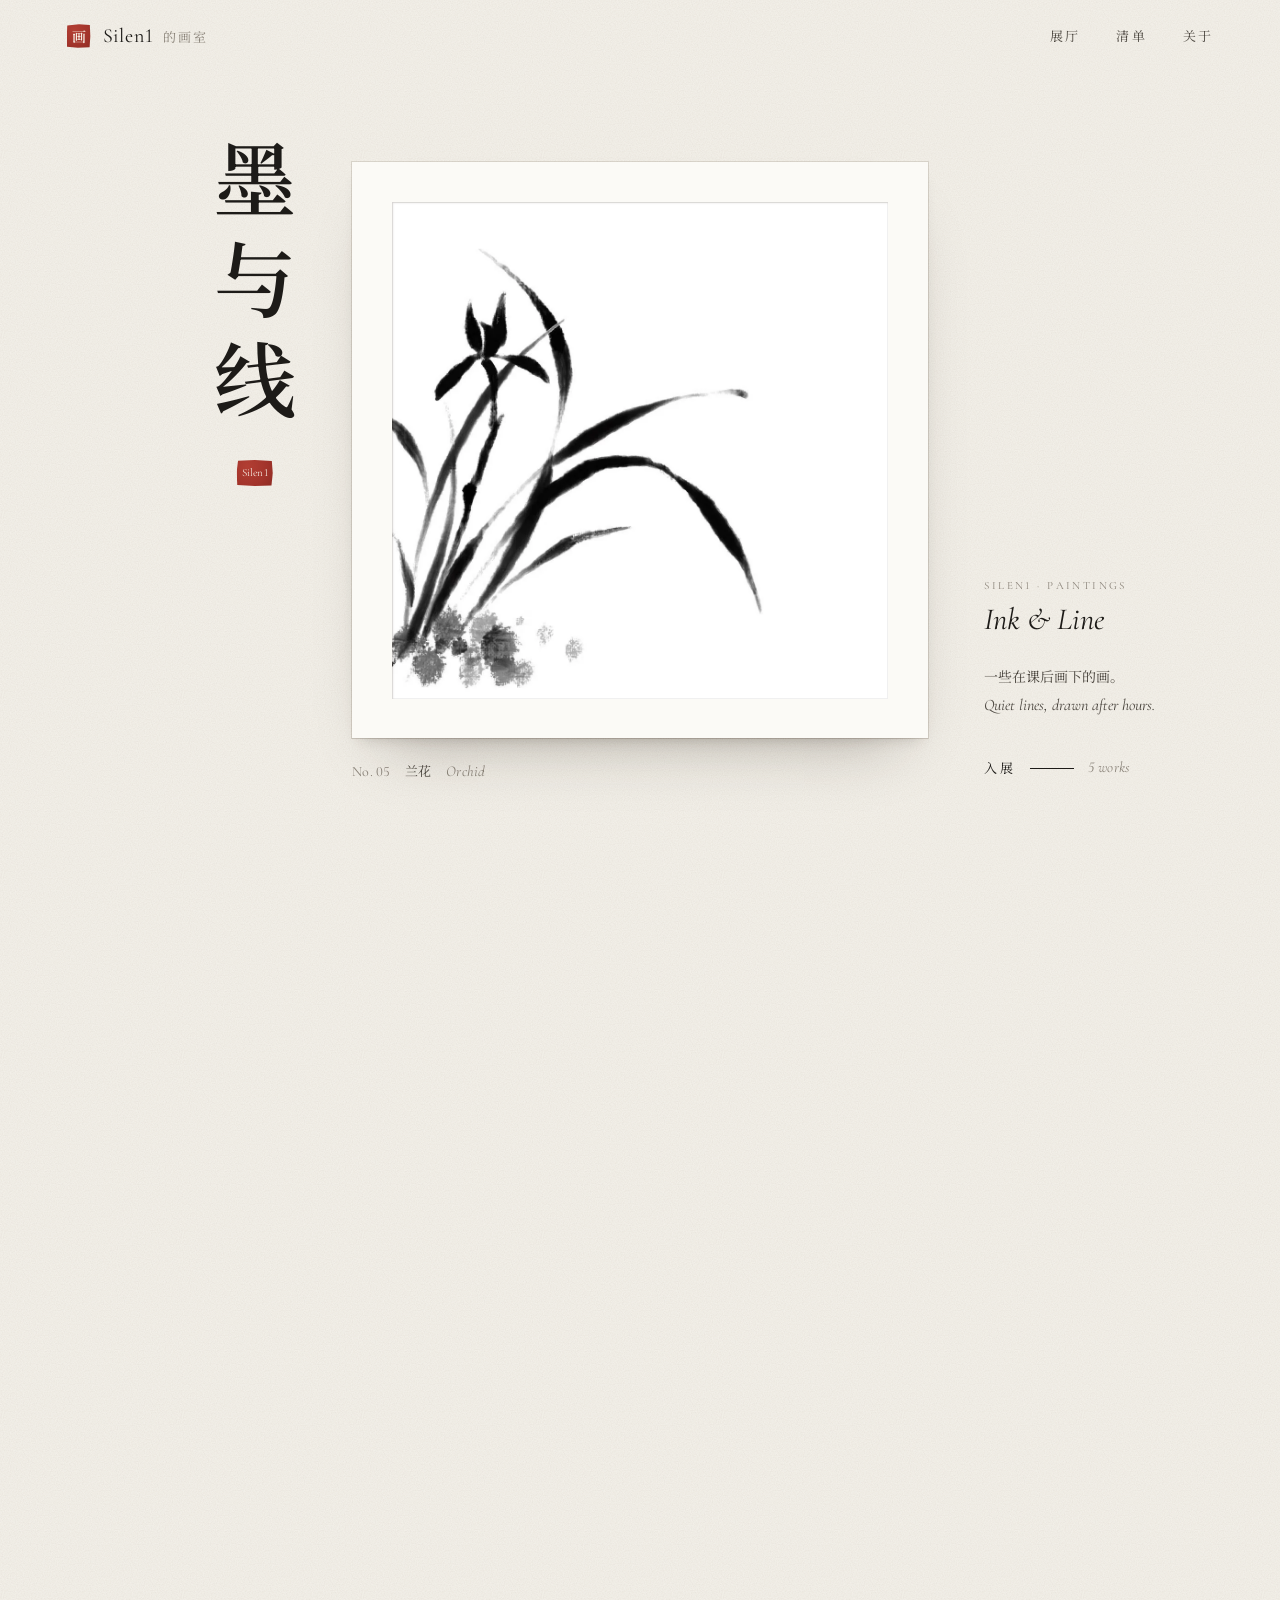
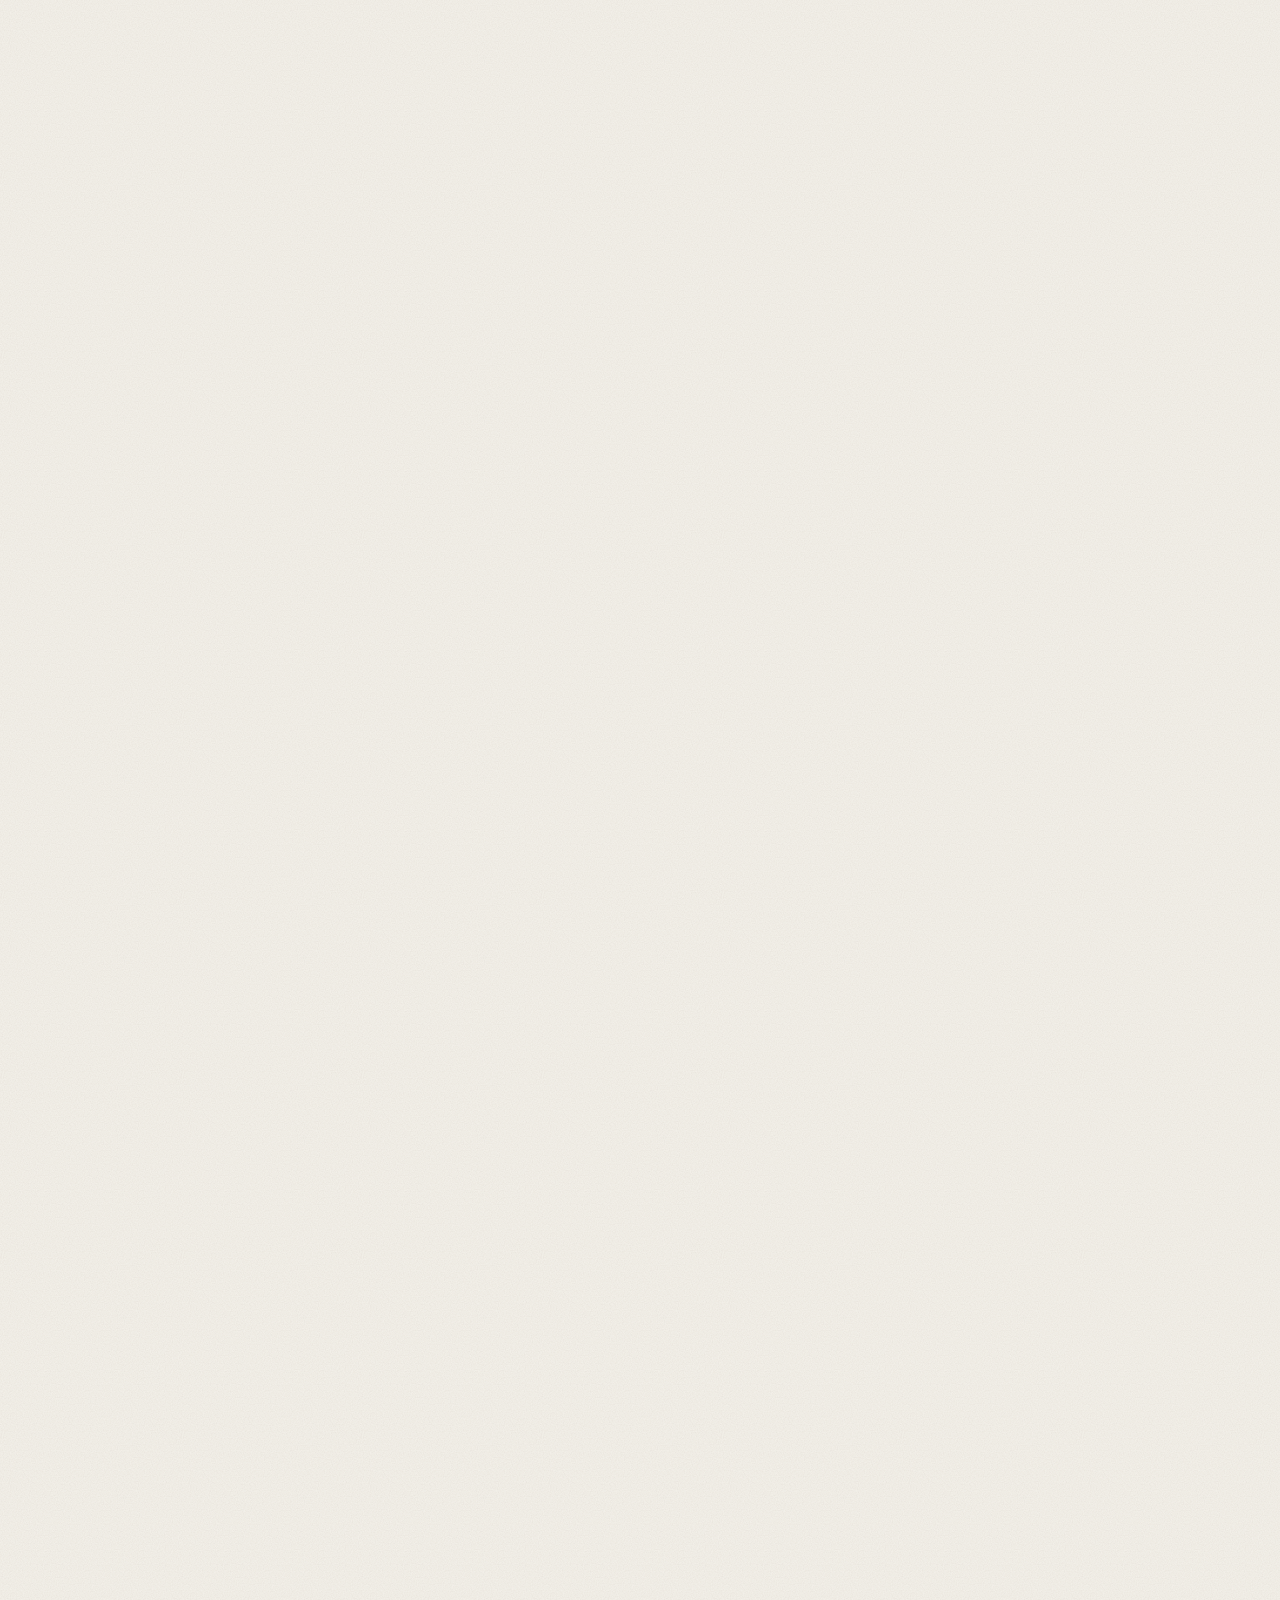
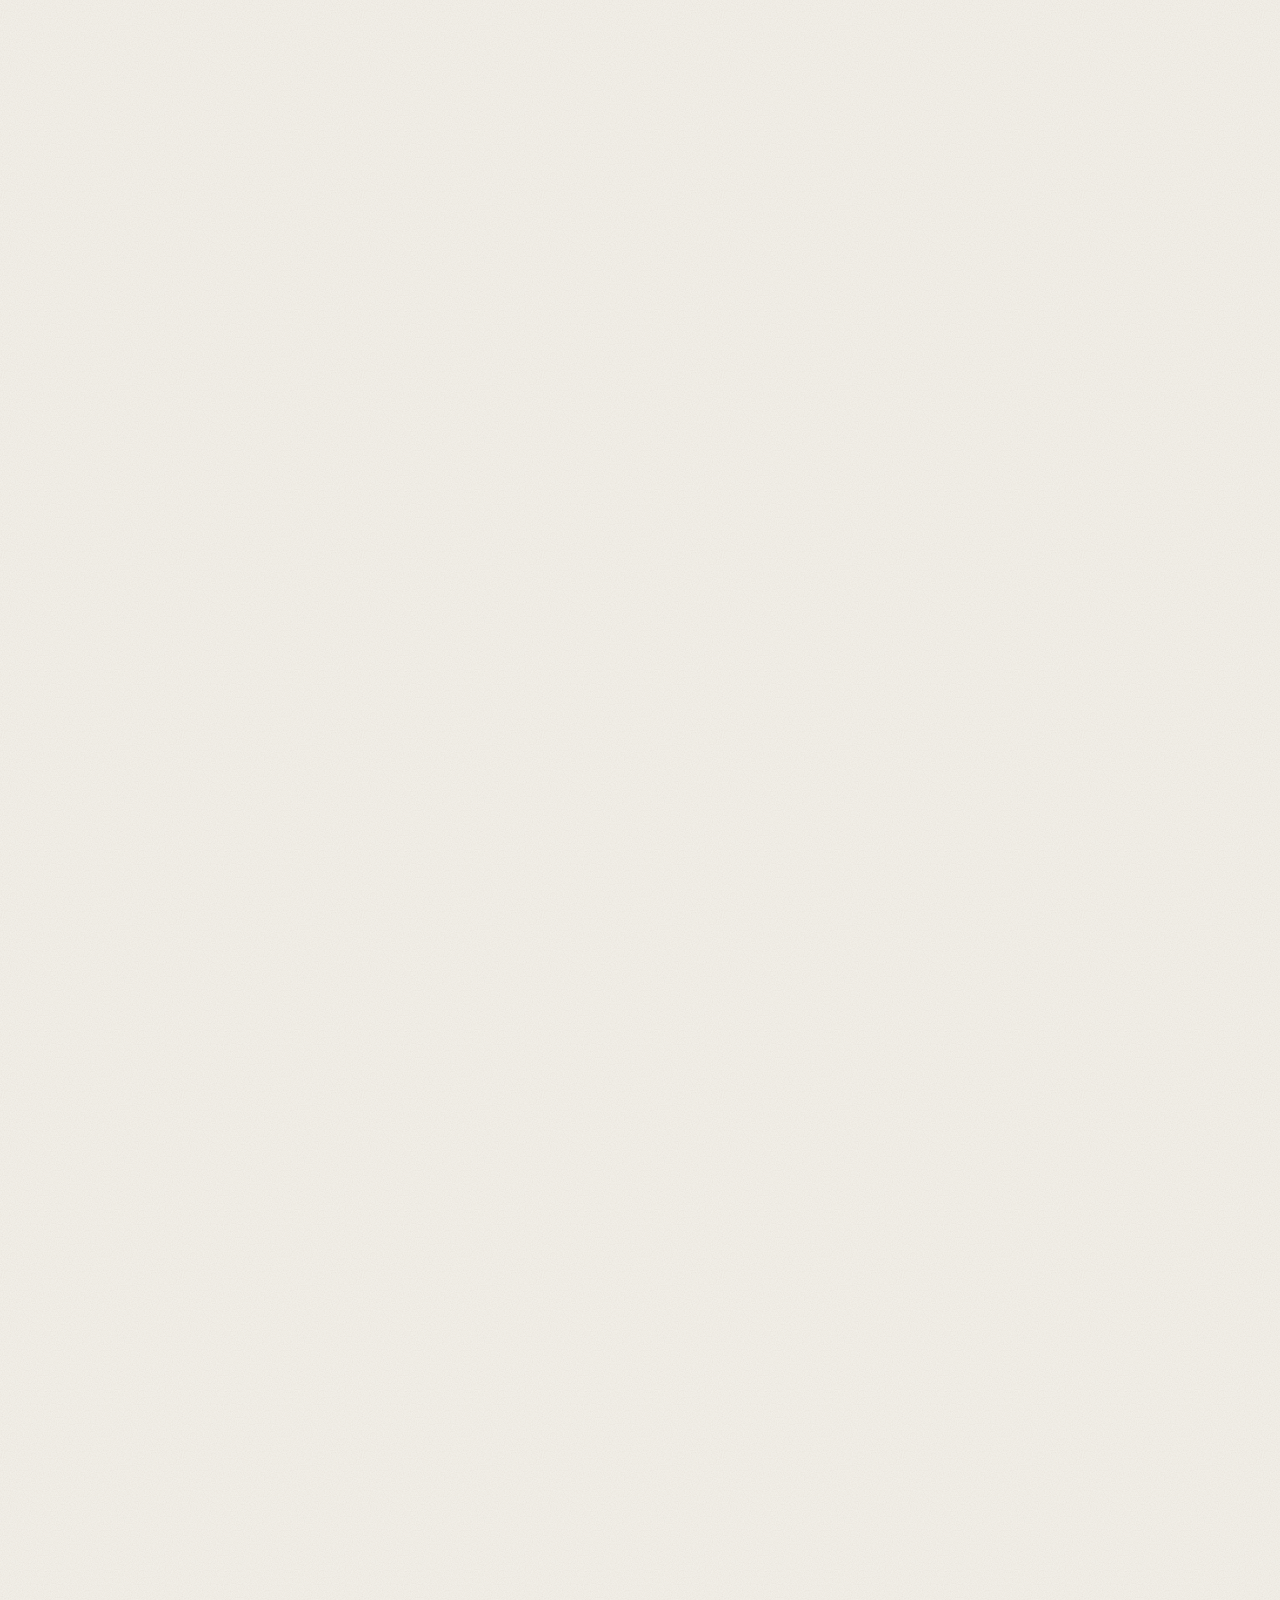
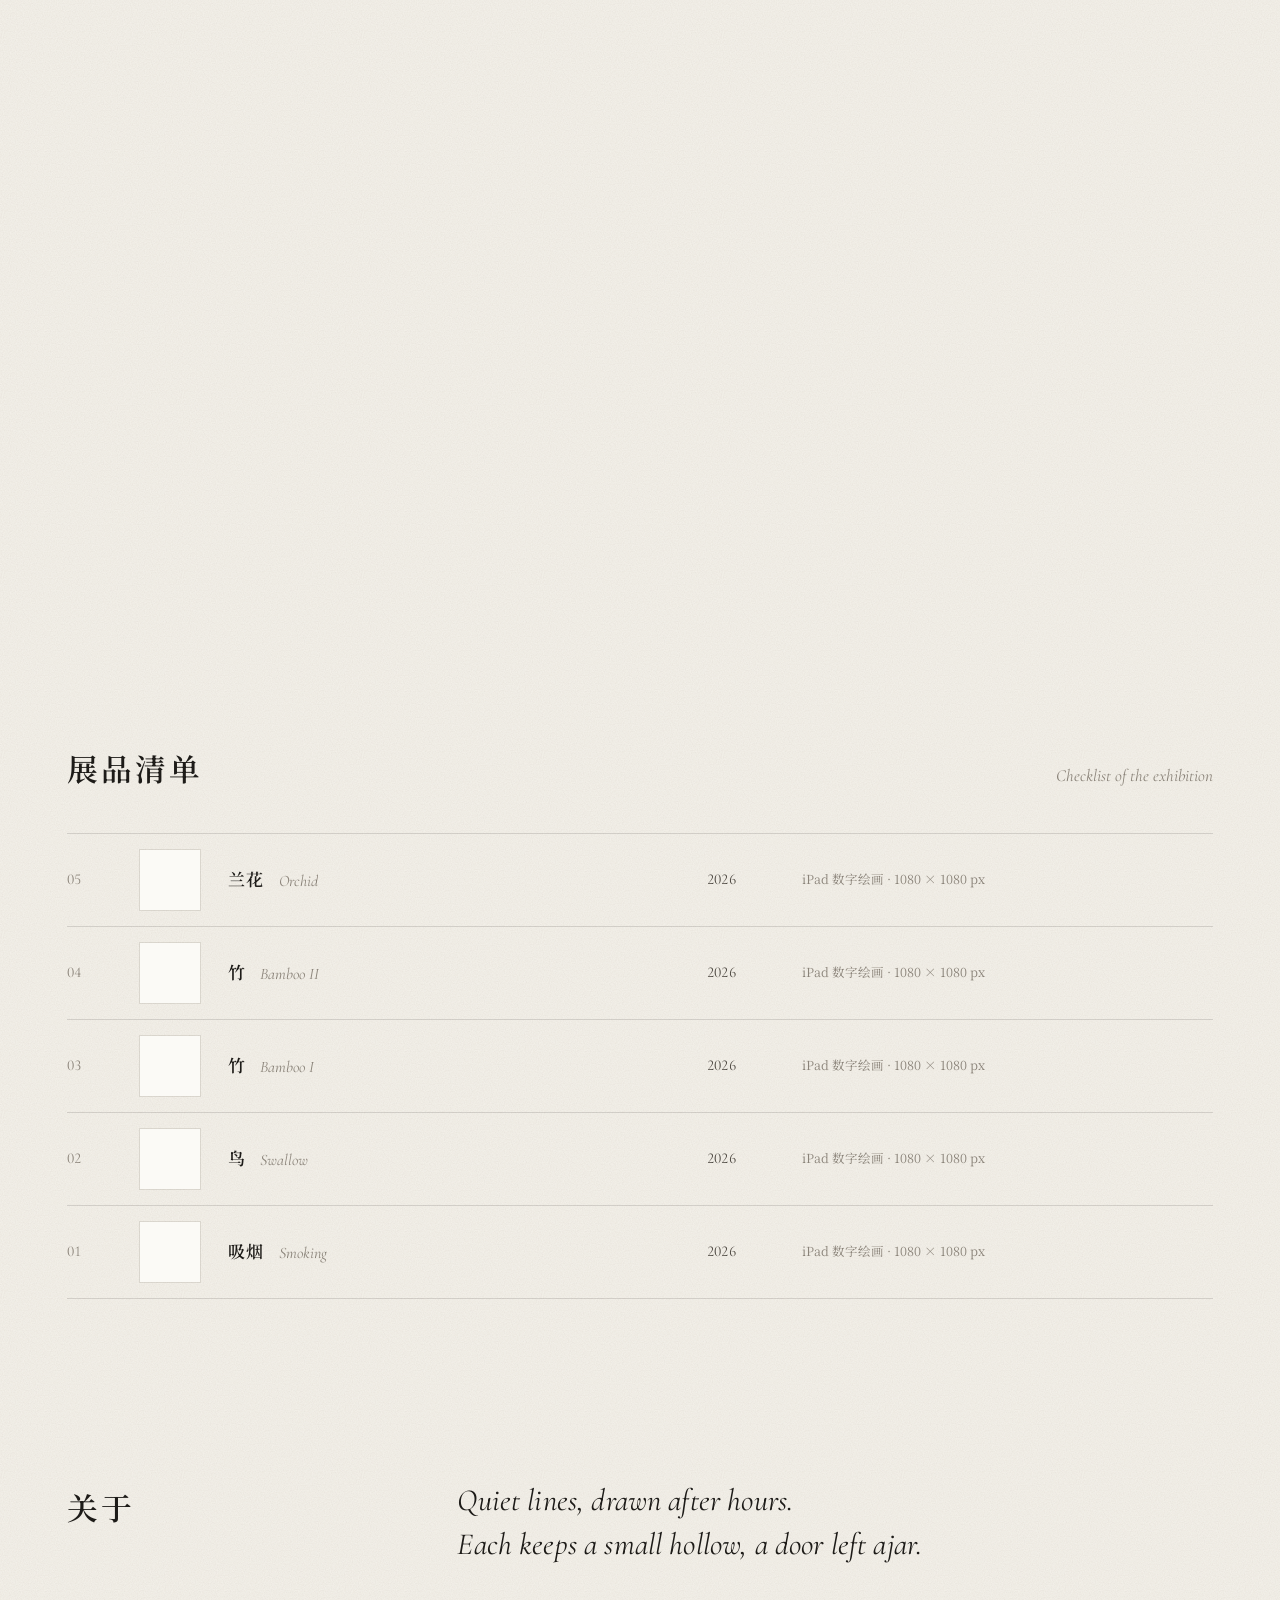
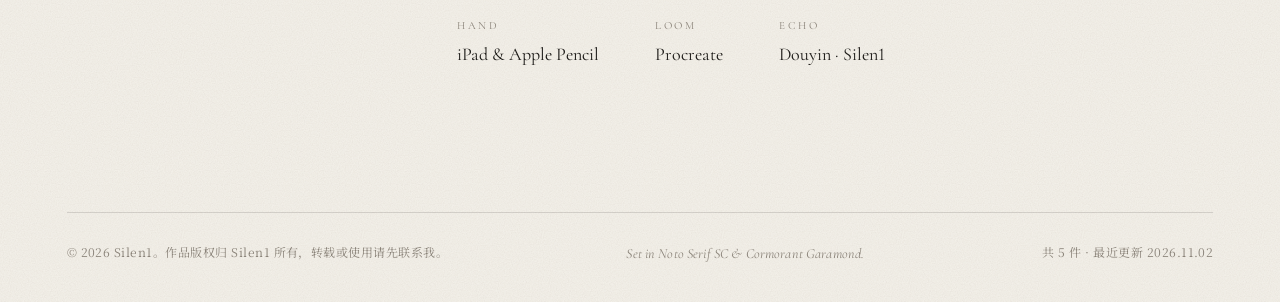
==== commit 5767ebc3: "Polish: hand-finished details for 白厅 Vertical hero title with seal, alternating walls with light-on " ====
--- a/index.html
+++ b/index.html
@@ -7,7 +7,7 @@
   <meta name="referrer" content="strict-origin-when-cross-origin">
   <title>Silen1 的画室</title>
   <meta name="description" content="Silen1 在 iPad 上画的画。Paintings by Silen1.">
-  <meta name="theme-color" content="#F3F0E9">
+  <meta name="theme-color" content="#F2EFE8">
   <meta property="og:type" content="website">
   <meta property="og:title" content="Silen1 的画室">
   <meta property="og:description" content="Silen1 在 iPad 上画的画。Paintings by Silen1.">
@@ -20,43 +20,45 @@
 <body data-page="home">
   <a class="skip" href="#hall">跳到展厅</a>
 
-  <header class="bar">
-    <a class="mark" href="./"><span class="seal" aria-hidden="true">画</span><span class="mark__name">Silen1 的画室</span></a>
+  <header class="bar" id="bar">
+    <a class="mark" href="./" aria-label="Silen1 的画室，首页"><span class="seal" aria-hidden="true">画</span><span class="mark__name">Silen1 <span class="mark__sub">的画室</span></span></a>
     <nav class="bar__nav" aria-label="主导航">
       <a href="#hall">展厅</a>
-      <a href="#catalog">目录</a>
+      <a href="#catalog">清单</a>
       <a href="#about">关于</a>
     </nav>
   </header>
 
   <main>
     <section class="hero" aria-labelledby="hero-title">
-      <div class="hero__text">
-        <p class="kicker" lang="en">Silen1 · Paintings · <span id="hero-year">2026</span></p>
-        <h1 id="hero-title">墨<br>与线</h1>
+      <h1 class="hero__title" id="hero-title">墨与线</h1>
+      <figure class="hero__fig" id="hero-fig" hidden>
+        <a class="frame" id="hero-art"></a>
+        <figcaption class="hero__cap" id="hero-cap"></figcaption>
+      </figure>
+      <div class="hero__side">
+        <p class="smallcaps" lang="en">Silen1 · Paintings</p>
         <p class="hero__en" lang="en">Ink &amp; Line</p>
         <p class="hero__lede">一些在课后画下的画。<br><span lang="en">Quiet lines, drawn after hours.</span></p>
-        <a class="btn" href="#hall">进入展厅 <em lang="en">Enter</em></a>
+        <a class="hero__go" href="#hall"><span>入展</span><i aria-hidden="true"></i><em lang="en" id="hero-count"></em></a>
       </div>
-      <figure class="hero__fig" id="hero-fig" hidden>
-        <a class="frame" id="hero-art"></a>
-        <figcaption id="hero-cap"></figcaption>
-      </figure>
     </section>
 
     <div class="hall" id="hall" aria-label="展厅"></div>
 
-    <section class="catalog" id="catalog" aria-labelledby="catalog-heading">
+    <p class="room" id="room" aria-hidden="true"><b id="room-no">01</b><span>/</span><span id="room-total">05</span><span class="room__title" id="room-title"></span></p>
+
+    <section class="checklist" id="catalog" aria-labelledby="catalog-heading">
       <header class="sec-head">
-        <h2 id="catalog-heading">作品目录 <em lang="en">Catalogue</em></h2>
-        <p id="count"></p>
+        <h2 id="catalog-heading">展品清单</h2>
+        <p class="sec-head__en" lang="en">Checklist of the exhibition</p>
       </header>
-      <ol class="grid" id="index"></ol>
+      <ol class="list" id="index"></ol>
       <p class="empty" id="works-empty" hidden>还没有作品。</p>
     </section>
 
     <section class="about" id="about" aria-labelledby="about-heading">
-      <h2 id="about-heading">关于 <em lang="en">About</em></h2>
+      <h2 id="about-heading">关于</h2>
       <div class="about__body" lang="en">
         <p class="about__lead">Quiet lines, drawn after hours.<br>Each keeps a small hollow, a door left ajar.</p>
         <dl class="about__tools">
@@ -69,7 +71,9 @@
   </main>
 
   <footer class="foot">
-    <p>© Silen1　作品版权归 Silen1 所有，转载或使用请先联系我。</p>
+    <p>© <span id="foot-year">2026</span> Silen1。作品版权归 Silen1 所有，转载或使用请先联系我。</p>
+    <p lang="en">Set in Noto Serif SC &amp; Cormorant Garamond.</p>
+    <p id="foot-updated"></p>
   </footer>
 
   <script src="data/works.js"></script>
--- a/css/style.css
+++ b/css/style.css
@@ -11,237 +11,330 @@
 @font-face { font-family: "Gallery Latin"; font-weight: 400; font-style: italic; font-display: swap; src: url(../assets/fonts/latin-400i.woff2) format("woff2"); }
 
 :root {
-  --wall: #F3F0E9;      /* 墙面 */
-  --wall-2: #ECE8DF;    /* 隔一面墙稍深一点 */
-  --mat: #FBFAF7;       /* 卡纸 */
-  --ink: #1E1C19;       /* 文字 */
-  --ink-2: #45413B;
-  --mute: #77716A;      /* 次要文字 */
-  --line: #D9D3C7;
-  --seal: #A3322A;      /* 印章红 */
+  --wall: #F2EFE8;      /* 墙面：带一点暖灰的米白 */
+  --mat: #FBFAF6;       /* 卡纸 */
+  --ink: #1D1B18;       /* 文字 */
+  --ink-2: #4A453E;
+  --mute: #8A8379;      /* 次要文字 */
+  --hair: rgba(29,27,24,.14);   /* 发丝线 */
+  --seal: #A2342B;      /* 印泥红 */
   --serif: "Gallery Serif", "Songti SC", "STSong", "Noto Serif CJK SC", "Source Han Serif SC", "SimSun", serif;
   --latin: "Gallery Latin", "Gallery Serif", Georgia, serif;
-  --g: clamp(16px, 5vw, 72px);
-  --shadow: 0 1px 0 rgba(0,0,0,.04), 0 18px 40px -12px rgba(40,30,20,.26), 0 46px 90px -40px rgba(40,30,20,.34);
+  --g: clamp(20px, 5.2vw, 80px);
+  --ease: cubic-bezier(.22,.61,.24,1);
   color-scheme: light;
 }
 
+/* ---------- 基础 ---------- */
 *, *::before, *::after { box-sizing: border-box; }
-html { scroll-behavior: smooth; -webkit-text-size-adjust: 100%; }
+html { scroll-behavior: smooth; -webkit-text-size-adjust: 100%; scrollbar-width: thin; scrollbar-color: #CDC6B9 transparent; text-autospace: normal; }
 body {
-  margin: 0; background: var(--wall); color: var(--ink);
-  font-family: var(--serif); font-size: 16px; line-height: 1.8;
+  margin: 0; color: var(--ink); background-color: var(--wall);
+  /* 墙面细微的颗粒，近看才看得出来 */
+  background-image: url("data:image/svg+xml,%3Csvg xmlns='http://www.w3.org/2000/svg' width='180' height='180'%3E%3Cfilter id='n'%3E%3CfeTurbulence type='fractalNoise' baseFrequency='.85' numOctaves='2' stitchTiles='stitch'/%3E%3CfeColorMatrix values='0 0 0 0 .35  0 0 0 0 .3  0 0 0 0 .24  .16 0 0 0 -.04'/%3E%3C/filter%3E%3Crect width='100%25' height='100%25' filter='url(%23n)'/%3E%3C/svg%3E");
+  font-family: var(--serif); font-size: 15px; line-height: 1.85;
   font-variant-numeric: lining-nums;
-  -webkit-font-smoothing: antialiased; overflow-x: hidden;
+  -webkit-font-smoothing: antialiased; text-rendering: optimizeLegibility; overflow-x: hidden;
 }
 img, video { display: block; max-width: 100%; height: auto; }
 a { color: inherit; text-decoration: none; }
-em { font-family: var(--latin); font-style: italic; font-weight: 400; color: var(--mute); letter-spacing: .02em; }
-h1, h2, h3 { margin: 0; font-weight: 600; }
-:focus-visible { outline: 2px solid var(--seal); outline-offset: 4px; }
+i, em { font-family: var(--latin); font-style: italic; font-weight: 400; }
+h1, h2, h3 { margin: 0; font-weight: 600; font-feature-settings: "palt"; text-wrap: balance; }
+p { margin: 0; text-wrap: pretty; }
+::selection { background: rgba(162,52,43,.16); }
+:focus-visible { outline: 1px solid var(--seal); outline-offset: 5px; }
 [hidden] { display: none !important; }
 
 .skip { position: absolute; left: 12px; top: -60px; z-index: 50; background: var(--ink); color: var(--wall); padding: 8px 14px; }
 .skip:focus { top: 12px; }
 
-/* ---------- 顶栏 ---------- */
+.smallcaps, .about__tools dt {
+  font-family: var(--latin); text-transform: uppercase; letter-spacing: .22em; font-size: 11px !important;
+}
+.label__num { font-family: var(--latin); font-variant-numeric: lining-nums tabular-nums; letter-spacing: .02em; }
+
+/* ---------- 印章 ---------- */
+.seal {
+  display: inline-grid; place-items: center; width: 24px; height: 24px; flex: none;
+  color: #F6ECE2; font-size: 14px; font-weight: 600; letter-spacing: 0; line-height: 1;
+  background: radial-gradient(circle at 30% 25%, #B23E33, var(--seal) 60%, #8E2B23);
+  clip-path: polygon(3% 6%, 52% 1%, 97% 4%, 99% 49%, 96% 97%, 47% 99%, 2% 95%, 1% 52%);
+}
+
+/* ---------- 顶栏：往下读时让开 ---------- */
 .bar {
   position: fixed; inset: 0 0 auto; z-index: 20;
   display: flex; justify-content: space-between; align-items: center;
-  padding: 18px var(--g); padding-top: max(18px, env(safe-area-inset-top));
-  background: linear-gradient(var(--wall) 55%, rgba(243,240,233,0));
-}
-.mark { display: inline-flex; align-items: center; gap: 12px; font-size: 15px; letter-spacing: .12em; }
-.seal {
-  display: inline-grid; place-items: center; width: 26px; height: 26px;
-  background: var(--seal); color: #F7EFE6; font-size: 15px; letter-spacing: 0; border-radius: 3px;
-}
-.bar__nav { display: flex; gap: clamp(16px, 3vw, 36px); font-size: 14px; letter-spacing: .2em; }
-.bar__nav a { position: relative; padding: 4px 0; }
+  padding: 22px var(--g); padding-top: max(22px, env(safe-area-inset-top));
+  transition: transform .5s var(--ease), background-color .4s, padding .4s var(--ease), box-shadow .4s;
+}
+.bar.is-scrolled {
+  padding-top: max(14px, env(safe-area-inset-top)); padding-bottom: 14px;
+  background-color: rgba(242,239,232,.88); -webkit-backdrop-filter: blur(12px) saturate(1.1); backdrop-filter: blur(12px) saturate(1.1);
+  box-shadow: 0 1px 0 var(--hair);
+}
+.bar.is-hidden { transform: translateY(-101%); }
+.mark { display: inline-flex; align-items: center; gap: 12px; }
+.mark__name { font-family: var(--latin); font-size: 20px; letter-spacing: .04em; line-height: 1; }
+.mark__sub { font-family: var(--serif); font-size: 13px; letter-spacing: .14em; color: var(--mute); margin-left: 4px; }
+.bar__nav { display: flex; gap: clamp(18px, 2.8vw, 40px); font-size: 13px; letter-spacing: .18em; }
+.bar__nav a { position: relative; padding: 2px 0; color: var(--ink-2); transition: color .3s; }
 .bar__nav a::after {
-  content: ""; position: absolute; left: 0; right: .2em; bottom: 0; height: 1px; background: currentColor;
-  transform: scaleX(0); transform-origin: left; transition: transform .4s ease;
-}
-.bar__nav a:hover::after { transform: scaleX(1); }
-
-/* ---------- 按钮 ---------- */
-.btn {
-  display: inline-flex; gap: 14px; align-items: baseline;
-  padding: 13px 28px; border: 1px solid var(--ink);
-  font-size: 14px; letter-spacing: .2em; transition: background .3s, color .3s;
-}
-.btn em { font-size: 16px; letter-spacing: .04em; color: inherit; }
-.btn:hover { background: var(--ink); color: var(--wall); }
-
-/* ---------- 画框：卡纸 + 细框 + 挂在墙上的影子 ---------- */
+  content: ""; position: absolute; left: 0; right: .18em; bottom: -3px; height: 1px; background: currentColor;
+  transform: scaleX(0); transform-origin: right; transition: transform .5s var(--ease);
+}
+.bar__nav a:hover { color: var(--ink); }
+.bar__nav a:hover::after { transform: scaleX(1); transform-origin: left; }
+
+/* ---------- 画框：宽卡纸、斜切口、贴墙的影子 ---------- */
 .frame {
-  display: block; position: relative; background: var(--mat);
-  padding: clamp(12px, 3.2%, 34px); border: 1px solid #CFC8BA; box-shadow: var(--shadow);
-  transition: transform .6s cubic-bezier(.2,.7,.2,1);
-}
-.frame img { width: 100%; background: #fff; outline: 1px solid rgba(0,0,0,.06); }
-a.frame:hover { transform: translateY(-4px); }
-
-/* ---------- 首屏：像一张展览海报 ---------- */
+  --pad: clamp(14px, min(4.4vh, 6.4vw), 44px);
+  display: block; position: relative; background: var(--mat); padding: var(--pad);
+  box-shadow:
+    0 0 0 1px rgba(70,56,40,.14),
+    0 1px 1px rgba(40,30,20,.06),
+    0 8px 14px -8px rgba(40,30,20,.20),
+    0 34px 60px -34px rgba(40,30,20,.34);
+}
+.frame img { width: 100%; background: #fff; }
+.frame::after { /* 卡纸开窗的斜切口，在画边上投下一圈极细的阴影 */
+  content: ""; position: absolute; inset: var(--pad); pointer-events: none;
+  box-shadow: inset 0 0 0 1px rgba(0,0,0,.05), inset 1px 1px 2px rgba(60,45,30,.16);
+}
+
+/* ---------- 首屏 ---------- */
 .hero {
   min-height: 100vh; min-height: 100svh;
-  display: grid; grid-template-columns: minmax(0, 5fr) minmax(0, 7fr); align-items: center; gap: var(--g);
-  padding: 110px var(--g) 64px;
-}
-.kicker { font-family: var(--latin); font-size: 15px; letter-spacing: .28em; text-transform: uppercase; color: var(--mute); margin: 0 0 28px; }
-.hero h1 { font-size: clamp(64px, 11vw, 168px); line-height: 1.02; letter-spacing: .06em; }
-.hero__en { font-family: var(--latin); font-style: italic; font-size: clamp(22px, 2.4vw, 34px); color: var(--mute); margin: 14px 0 0; }
-.hero__lede { margin: 40px 0 44px; color: var(--ink-2); max-width: 26em; }
-.hero__fig { margin: 0; justify-self: center; width: min(100%, 68vh); }
-.hero__fig figcaption { margin-top: 18px; font-size: 13px; color: var(--mute); letter-spacing: .08em; text-align: right; }
-
-/* ---------- 展厅：一面墙一幅画 ---------- */
-.hall { border-top: 1px solid var(--line); }
+  display: grid; grid-template-columns: 1fr auto 1fr; align-items: center; column-gap: clamp(28px, 4.4vw, 72px);
+  padding: 120px var(--g) 72px;
+}
+.hero__title {
+  grid-column: 1; justify-self: end; align-self: start; margin-top: 2vh;
+  writing-mode: vertical-rl; font-size: clamp(56px, 6.4vw, 104px); line-height: 1; letter-spacing: .22em;
+  position: relative;
+}
+.hero__title::after { /* 落款的小印 */
+  content: "Silen1"; writing-mode: horizontal-tb; position: absolute; left: 50%; bottom: -22px; transform: translate(-50%, 100%);
+  font-family: var(--latin); font-size: 11px; font-weight: 400; letter-spacing: .02em; line-height: 1;
+  padding: 7px 5px 8px; color: #F6ECE2;
+  background: radial-gradient(circle at 30% 25%, #B23E33, var(--seal) 60%, #8E2B23);
+  clip-path: polygon(4% 3%, 50% 0, 97% 4%, 100% 50%, 96% 98%, 50% 100%, 2% 96%, 0 48%);
+}
+.hero__fig { grid-column: 2; margin: 0; width: min(64vh, 46vw); }
+.hero__cap { display: flex; gap: 14px; align-items: baseline; margin-top: 20px; font-size: 13px; letter-spacing: .06em; color: var(--ink-2); }
+.hero__cap .label__num { color: var(--mute); font-size: 14px; }
+.hero__cap i { color: var(--mute); font-size: 15px; letter-spacing: .01em; }
+.hero__side { grid-column: 3; align-self: end; max-width: 250px; padding-bottom: 46px; }
+.hero__side .smallcaps { font-size: 15px; color: var(--mute); }
+.hero__en { font-family: var(--latin); font-style: italic; font-size: clamp(26px, 2.4vw, 36px); line-height: 1.15; margin-top: 6px; }
+.hero__lede { margin-top: 26px; font-size: 14px; color: var(--ink-2); line-height: 1.9; }
+.hero__lede span { font-family: var(--latin); font-style: italic; font-size: 16px; }
+.hero__go { display: inline-flex; align-items: center; gap: 14px; margin-top: 34px; font-size: 13px; letter-spacing: .2em; }
+.hero__go i { display: block; width: 44px; height: 1px; background: var(--ink); transition: width .6s var(--ease); }
+.hero__go em { font-size: 15px; letter-spacing: .02em; color: var(--mute); }
+.hero__go:hover i { width: 76px; }
+
+/* ---------- 展厅：左右交替地挂 ---------- */
 .wall {
   position: relative; min-height: 100vh; min-height: 100svh;
-  display: grid; grid-template-columns: 1fr auto 1fr; align-items: center;
-  padding: 96px var(--g); border-bottom: 1px solid var(--line);
-}
-.wall:nth-child(even) { background: var(--wall-2); }
-.wall::before { /* 顶上一盏灯 */
+  display: grid; grid-template-columns: repeat(12, minmax(0, 1fr)); column-gap: clamp(16px, 2vw, 32px); align-items: center;
+  padding: 120px var(--g);
+}
+.wall::before { /* 顶上的一盏灯，走近才亮 */
   content: ""; position: absolute; inset: 0; pointer-events: none;
-  background: radial-gradient(ellipse 46% 40% at 50% 30%, rgba(255,252,242,.8), rgba(255,252,242,0) 70%);
-}
-.wall__art { grid-column: 2; width: min(74vh, 56vw); }
-.wall .label { grid-column: 3; align-self: end; justify-self: start; margin-left: clamp(24px, 4vw, 64px); }
+  background: radial-gradient(ellipse 30% 46% at var(--lx, 40%) 36%, rgba(255,251,240,.95), rgba(255,251,240,0) 72%);
+  opacity: 0; transition: opacity 2s var(--ease), transform 1.2s var(--ease);
+}
+.wall--l { --lx: 40%; }
+.wall--r { --lx: 60%; }
+.wall__art { position: relative; width: min(100%, 70vh); justify-self: center; }
+.wall--l .wall__art { grid-column: 2 / span 7; }
+.wall--l .label { grid-column: 9 / span 3; }
+.wall--r .wall__art { grid-column: 5 / span 7; grid-row: 1; }
+.wall--r .label { grid-column: 2 / span 3; grid-row: 1; justify-self: end; }
+.wall .label { align-self: end; margin-bottom: 4vh; }
+
+.reveal .wall__art { opacity: 0; transition: opacity 1.4s var(--ease) .15s; }
+.reveal .label { opacity: 0; transition: opacity 1s var(--ease) .7s; }
+.reveal.in::before { opacity: 1; }
+.reveal.in .wall__art, .reveal.in .label { opacity: 1; }
+.wall:has(.wall__art:hover)::before { transform: scale(1.06); }
+.wall__art img { transition: filter .8s var(--ease); }
+.wall__art:hover img { filter: brightness(1.02) contrast(1.02); }
+
+/* 角落里的编号 */
+.room {
+  position: fixed; left: var(--g); bottom: 30px; z-index: 5; margin: 0;
+  display: flex; align-items: baseline; gap: 6px; pointer-events: none;
+  font-family: var(--latin); font-size: 15px; color: var(--mute); font-variant-numeric: lining-nums tabular-nums;
+  opacity: 0; transform: translateY(6px); transition: opacity .6s var(--ease), transform .6s var(--ease);
+}
+.room b { font-weight: 400; color: var(--ink); }
+.room__title { font-family: var(--serif); font-size: 12px; letter-spacing: .16em; margin-left: 14px; color: var(--ink-2); }
+.room.is-on { opacity: 1; transform: none; }
 
 /* ---------- 展签 ---------- */
-.label { position: relative; width: 220px; padding-top: 14px; border-top: 1px solid var(--ink); font-size: 13px; line-height: 1.7; }
-.label p { margin: 0; }
-.label__no { font-family: var(--latin); letter-spacing: .2em; color: var(--mute); }
-.label__title { font-size: 26px; letter-spacing: .14em; line-height: 1.4; margin-top: 6px; }
-.label__en { font-family: var(--latin); font-style: italic; font-size: 18px; color: var(--ink-2); }
-.label__en + .label__meta, .label__title + .label__meta { margin-top: 10px; }
+.label { position: relative; width: 196px; font-size: 12.5px; line-height: 1.7; color: var(--ink-2); }
+.label::before { content: ""; display: block; width: 22px; height: 1px; background: var(--ink); margin-bottom: 18px; }
+.label__artist { font-family: var(--latin); font-size: 16px; letter-spacing: .03em; color: var(--ink); }
+.label__title { font-size: 22px; line-height: 1.35; letter-spacing: .06em; color: var(--ink); margin-top: 2px; }
+.label__en { font-family: var(--latin); font-size: 16px; line-height: 1.4; margin: 2px 0 12px; color: var(--ink-2); }
+.label__en i { letter-spacing: .01em; }
 .label__meta { color: var(--mute); }
+.label__meta.label__num { font-size: 14px; letter-spacing: .03em; }
+.label__no { font-family: var(--latin); font-size: 13px; letter-spacing: .06em; color: var(--mute); margin-top: 16px; font-variant-numeric: lining-nums tabular-nums; }
 .label--lg { width: auto; }
-.label--lg .label__title { font-size: clamp(30px, 3.4vw, 44px); }
-.label--lg .label__en { font-size: 22px; }
-
-.reveal { opacity: 0; transform: translateY(28px); transition: opacity 1.1s ease, transform 1.1s cubic-bezier(.2,.7,.2,1); }
-.reveal.in { opacity: 1; transform: none; }
-
-/* ---------- 目录 ---------- */
-.catalog, .about { padding: 120px var(--g); }
-.sec-head { display: flex; justify-content: space-between; align-items: baseline; gap: 16px; border-bottom: 1px solid var(--ink); padding-bottom: 18px; margin-bottom: 56px; }
-.sec-head h2, .about h2 { font-size: clamp(28px, 3.4vw, 44px); letter-spacing: .12em; }
-.sec-head h2 em, .about h2 em { letter-spacing: .06em; }
-.sec-head p { margin: 0; color: var(--mute); font-size: 13px; letter-spacing: .1em; white-space: nowrap; }
-.grid { list-style: none; margin: 0; padding: 0; display: grid; grid-template-columns: repeat(auto-fill, minmax(220px, 1fr)); gap: 56px 40px; }
-.cell__img {
-  background: var(--mat); padding: 12px; border: 1px solid var(--line); aspect-ratio: 1;
-  display: grid; place-items: center; transition: box-shadow .4s, transform .4s;
-}
-.cell__img img { max-height: 100%; width: auto; }
-.cell a:hover .cell__img { transform: translateY(-3px); box-shadow: 0 20px 36px -18px rgba(40,30,20,.35); }
-.cell__cap { display: flex; justify-content: space-between; align-items: baseline; gap: 10px; margin: 14px 0 0; font-size: 14px; letter-spacing: .08em; }
-.cell__cap em { font-size: 16px; text-align: right; }
+.label--lg .label__title { font-size: clamp(30px, 3vw, 40px); letter-spacing: .08em; }
+.label--lg .label__en { font-size: 20px; }
+
+/* ---------- 展品清单 ---------- */
+.checklist, .about { padding: 140px var(--g); }
+.sec-head { display: flex; justify-content: space-between; align-items: baseline; gap: 20px; margin-bottom: 36px; }
+.sec-head h2, .about h2 { font-size: clamp(24px, 2.4vw, 32px); letter-spacing: .1em; }
+.sec-head__en { font-family: var(--latin); font-style: italic; font-size: 17px; color: var(--mute); }
+.list { list-style: none; margin: 0; padding: 0; border-bottom: 1px solid var(--hair); }
+.row a {
+  display: grid; grid-template-columns: 3em 60px minmax(0, 1.5fr) 4.5em minmax(0, 1.2fr) 1.5em; align-items: center; column-gap: clamp(16px, 2.2vw, 36px);
+  padding: 16px 0; border-top: 1px solid var(--hair);
+}
+.row__no { font-size: 15px; color: var(--mute); }
+.row__thumb { width: 60px; height: 60px; background: var(--mat); box-shadow: 0 0 0 1px rgba(70,56,40,.12); padding: 5px; }
+.row__thumb img { width: 100%; height: 100%; object-fit: contain; }
+.row__title { display: flex; align-items: baseline; gap: 14px; min-width: 0; transition: transform .6s var(--ease); }
+.row__title b { font-weight: 600; font-size: 17px; letter-spacing: .08em; white-space: nowrap; }
+.row__title i { font-size: 16px; color: var(--mute); white-space: nowrap; overflow: hidden; text-overflow: ellipsis; }
+.row__year { font-size: 15px; color: var(--ink-2); }
+.row__medium { font-size: 12.5px; color: var(--mute); }
+.row__go { font-family: var(--latin); font-size: 18px; color: var(--ink); opacity: 0; transform: translateX(-8px); transition: opacity .4s, transform .6s var(--ease); justify-self: end; }
+.row a:hover .row__title { transform: translateX(6px); }
+.row a:hover .row__go { opacity: 1; transform: none; }
 .empty { color: var(--mute); }
-.empty--page { padding: 160px var(--g) 80px; font-size: 18px; }
-.empty a { text-decoration: underline; text-underline-offset: .25em; }
+.empty--page { padding: 180px var(--g) 80px; font-size: 17px; }
+.empty a { text-decoration: underline; text-decoration-thickness: 1px; text-underline-offset: .3em; }
 
 /* ---------- 关于 ---------- */
-.about { border-top: 1px solid var(--line); display: grid; grid-template-columns: 1fr 2fr; gap: var(--g); }
-.about__lead { font-family: var(--latin); font-style: italic; font-size: clamp(24px, 2.6vw, 34px); line-height: 1.5; margin: 0 0 44px; }
-.about__tools { display: grid; grid-template-columns: repeat(3, auto); justify-content: start; gap: 40px; margin: 0; }
-.about__tools dt { font-family: var(--latin); font-size: 13px; letter-spacing: .24em; text-transform: uppercase; color: var(--mute); }
-.about__tools dd { margin: 4px 0 0; font-family: var(--latin); font-size: 18px; }
-
-.foot { padding: 32px var(--g) max(48px, env(safe-area-inset-bottom)); border-top: 1px solid var(--line); font-size: 12px; color: var(--mute); letter-spacing: .08em; }
-.foot p { margin: 0; }
+.about { display: grid; grid-template-columns: repeat(12, minmax(0, 1fr)); column-gap: clamp(16px, 2vw, 32px); padding-top: 40px; }
+.about h2 { grid-column: 1 / span 3; }
+.about__body { grid-column: 5 / span 7; }
+.about__lead { font-family: var(--latin); font-style: italic; font-size: clamp(24px, 2.4vw, 34px); line-height: 1.45; letter-spacing: .005em; }
+.about__tools { display: flex; flex-wrap: wrap; gap: 20px 56px; margin: 48px 0 0; }
+.about__tools dt { font-size: 14px; color: var(--mute); }
+.about__tools dd { margin: 2px 0 0; font-family: var(--latin); font-size: 18px; }
+
+/* ---------- 页脚 ---------- */
+.foot {
+  display: grid; grid-template-columns: repeat(3, auto); justify-content: space-between; gap: 8px 32px;
+  margin: 0 var(--g); padding: 28px 0 max(36px, env(safe-area-inset-bottom)); border-top: 1px solid var(--hair);
+  font-size: 12px; color: var(--mute); letter-spacing: .04em;
+}
+.foot [lang="en"] { font-family: var(--latin); font-style: italic; font-size: 14px; letter-spacing: .01em; }
 
 /* ---------- 作品详情页 ---------- */
 .piece {
-  display: grid; grid-template-columns: minmax(0, 1.7fr) minmax(260px, 1fr);
-  gap: 64px clamp(32px, 5vw, 96px); align-items: center;
-  padding: 120px var(--g) 64px; max-width: 1440px; margin: 0 auto;
-}
-.piece__wall { display: grid; place-items: center; min-height: calc(100svh - 200px); position: relative; }
+  display: grid; grid-template-columns: repeat(12, minmax(0, 1fr)); column-gap: clamp(16px, 2vw, 32px); row-gap: 96px;
+  padding: 128px var(--g) 72px; max-width: 1560px; margin: 0 auto;
+}
+.piece__wall { grid-column: 1 / span 8; display: grid; place-items: center; min-height: calc(100svh - 220px); position: relative; }
 .piece__wall::before {
-  content: ""; position: absolute; inset: -10% -10% 0; pointer-events: none;
-  background: radial-gradient(ellipse 50% 45% at 50% 35%, rgba(255,252,242,.85), rgba(255,252,242,0) 70%);
-}
-.piece__art { width: min(100%, 76vh); cursor: zoom-in; }
-.piece__info { align-self: end; padding-bottom: 6vh; }
-.piece__notes { margin: 28px 0 0; color: var(--ink-2); max-width: 28em; }
-.piece__meta { margin: 28px 0 0; display: grid; gap: 0; font-size: 14px; }
-.piece__meta div { display: flex; gap: 18px; padding: 9px 0; border-bottom: 1px solid var(--line); }
-.piece__meta dt { color: var(--mute); min-width: 3em; letter-spacing: .1em; }
-.piece__meta dd { margin: 0; }
-.piece__full { margin: 32px 0 0; font-size: 14px; letter-spacing: .1em; }
-.piece__full a { border-bottom: 1px solid var(--ink); padding-bottom: 3px; }
-.piece__full a em { color: inherit; }
-
-.player { grid-column: 1 / -1; border-top: 1px solid var(--line); padding-top: 64px; }
-.player h2 { font-size: clamp(24px, 2.6vw, 34px); letter-spacing: .12em; margin-bottom: 28px; }
-.player__screen { width: fit-content; max-width: 100%; background: var(--mat); border: 1px solid #CFC8BA; padding: 14px; box-shadow: var(--shadow); }
+  content: ""; position: absolute; inset: -14% -8% -4%; pointer-events: none;
+  background: radial-gradient(ellipse 46% 46% at 50% 36%, rgba(255,251,240,.95), rgba(255,251,240,0) 72%);
+}
+.piece__art { width: min(100%, 74vh); cursor: zoom-in; }
+.piece__info { grid-column: 10 / span 3; align-self: end; padding-bottom: 5vh; }
+.piece__notes { margin-top: 28px; color: var(--ink-2); font-size: 14px; }
+.piece__meta { margin: 28px 0 0; font-size: 12.5px; border-top: 1px solid var(--hair); }
+.piece__meta div { display: grid; grid-template-columns: 4em 1fr; padding: 9px 0; border-bottom: 1px solid var(--hair); }
+.piece__meta dt { color: var(--mute); letter-spacing: .12em; }
+.piece__meta dd { margin: 0; font-family: var(--latin); font-size: 15px; }
+.piece__full { margin-top: 26px; font-size: 13px; letter-spacing: .14em; }
+.piece__full a { display: inline-flex; gap: 6px; align-items: baseline; padding-bottom: 3px; background: linear-gradient(currentColor, currentColor) 0 100% / 100% 1px no-repeat; transition: background-size .5s var(--ease); }
+.piece__full a:hover { background-size: 0 1px; background-position: 100% 100%; }
+.piece__full i { font-style: normal; font-size: 12px; }
+
+.player { grid-column: 1 / -1; }
+.player h2 { font-size: clamp(22px, 2.2vw, 28px); letter-spacing: .1em; margin-bottom: 28px; }
+.player__screen { width: fit-content; max-width: 100%; background: var(--mat); padding: 16px; box-shadow: 0 0 0 1px rgba(70,56,40,.14), 0 24px 44px -28px rgba(40,30,20,.34); }
 .player__screen video { width: auto; max-width: 100%; max-height: 72vh; background: #fff; }
-.player__controls { display: flex; align-items: center; gap: 16px; margin-top: 22px; max-width: 640px; }
+.player__controls { display: flex; align-items: center; gap: 18px; margin-top: 22px; max-width: 640px; }
 .player__btn {
-  font: inherit; font-size: 14px; letter-spacing: .2em; cursor: pointer; min-width: 5.6em;
-  background: transparent; color: var(--ink); border: 1px solid var(--ink); padding: 6px 16px;
+  font: inherit; font-size: 13px; letter-spacing: .2em; cursor: pointer; min-width: 5.6em;
+  background: transparent; color: var(--ink); border: 1px solid var(--ink); padding: 6px 16px; transition: background .3s, color .3s;
 }
 .player__btn:hover { background: var(--ink); color: var(--wall); }
 .player__range { flex: 1; accent-color: var(--ink); height: 28px; }
-.player__time { font-family: var(--latin); font-size: 16px; font-variant-numeric: tabular-nums; color: var(--mute); }
+.player__time { font-family: var(--latin); font-size: 15px; font-variant-numeric: lining-nums tabular-nums; color: var(--mute); }
 
 .pager {
   grid-column: 1 / -1; display: grid; grid-template-columns: 1fr auto 1fr; align-items: center; gap: 24px;
-  border-top: 1px solid var(--line); padding-top: 40px;
-}
-.pager__link { display: flex; align-items: center; gap: 16px; }
-.pager__link img { width: 72px; height: 72px; object-fit: contain; background: var(--mat); border: 1px solid var(--line); padding: 5px; transition: transform .4s; }
-.pager__link:hover img { transform: translateY(-3px); }
-.pager__link span { display: grid; line-height: 1.5; }
-.pager__link small { font-size: 12px; color: var(--mute); letter-spacing: .14em; }
-.pager__link b { font-weight: 600; letter-spacing: .1em; }
-.pager__link em { font-size: 15px; }
+  border-top: 1px solid var(--hair); padding-top: 36px;
+}
+.pager__link { display: flex; align-items: center; gap: 18px; }
+.pager__link img { width: 64px; height: 64px; object-fit: contain; background: var(--mat); box-shadow: 0 0 0 1px rgba(70,56,40,.12); padding: 6px; }
+.pager__link span { display: grid; line-height: 1.55; }
+.pager__link small { font-size: 11.5px; color: var(--mute); letter-spacing: .16em; }
+.pager__link b { font-weight: 600; letter-spacing: .08em; transition: transform .6s var(--ease); }
+.pager__link i { font-size: 15px; color: var(--mute); }
 .pager__prev { grid-column: 1; }
-.pager__back { grid-column: 2; font-size: 13px; letter-spacing: .16em; color: var(--mute); }
+.pager__prev:hover b { transform: translateX(-4px); }
+.pager__next:hover b { transform: translateX(4px); }
+.pager__back { grid-column: 2; font-size: 12.5px; letter-spacing: .2em; color: var(--mute); transition: color .3s; }
 .pager__back:hover { color: var(--ink); }
 .pager__next { grid-column: 3; justify-self: end; flex-direction: row-reverse; text-align: right; }
 
 /* ---------- 404 ---------- */
-.lost { min-height: 100vh; min-height: 100svh; display: grid; place-content: center; justify-items: center; gap: 40px; padding: 80px var(--g); }
-.lost__frame { width: 220px; aspect-ratio: 4 / 5; background: var(--mat); border: 1px solid #CFC8BA; box-shadow: var(--shadow); position: relative; }
-.lost__frame::after { content: ""; position: absolute; inset: 18px; border: 1px dashed var(--line); }
-.lost p { margin: 0; }
-
-/* ---------- 手机和窄屏 ---------- */
-@media (max-width: 860px) {
-  .mark__name { display: none; }
-  .bar__nav { letter-spacing: .12em; }
-  .hero { grid-template-columns: 1fr; padding-top: 96px; gap: 48px; }
-  .hero h1 br { display: none; }
-  .hero__lede { margin: 28px 0 32px; }
-  .wall { grid-template-columns: 1fr; justify-items: center; gap: 28px; padding: 72px var(--g); min-height: 0; }
-  .wall__art, .wall .label { grid-column: 1; }
+.lost { min-height: 100vh; min-height: 100svh; display: grid; place-content: center; justify-items: center; gap: 44px; padding: 80px var(--g); }
+.lost__frame { width: 200px; aspect-ratio: 4 / 5; position: relative; background: var(--mat); box-shadow: 0 0 0 1px rgba(70,56,40,.14), 0 34px 60px -34px rgba(40,30,20,.34); }
+.lost__frame::after { content: ""; position: absolute; inset: 20px; box-shadow: inset 1px 1px 2px rgba(60,45,30,.14); }
+.btn { display: inline-flex; gap: 12px; align-items: baseline; padding: 12px 26px; border: 1px solid var(--ink); font-size: 13px; letter-spacing: .2em; transition: background .3s, color .3s; }
+.btn em { font-size: 15px; letter-spacing: .02em; }
+.btn:hover { background: var(--ink); color: var(--wall); }
+
+/* ---------- 页面之间的过渡：画从墙上飞进详情页 ---------- */
+@view-transition { navigation: auto; }
+::view-transition-group(art) { animation-duration: .7s; animation-timing-function: var(--ease); }
+::view-transition-old(root), ::view-transition-new(root) { animation-duration: .4s; }
+
+/* ---------- 窄屏 ---------- */
+@media (max-width: 960px) {
+  .hero { min-height: 0; grid-template-columns: auto minmax(0, 1fr); column-gap: 20px; row-gap: 48px; padding-top: 104px; padding-bottom: 40px; align-items: start; }
+  .hero__title { grid-column: 1; justify-self: start; margin-top: 0; font-size: clamp(40px, 11vw, 64px); }
+  .hero__fig { grid-column: 2; width: 100%; }
+  .hero__side { grid-column: 1 / -1; max-width: none; padding-bottom: 0; }
+  .wall { grid-template-columns: 1fr; row-gap: 32px; padding: 72px var(--g); min-height: 0; }
+  .wall--l .wall__art, .wall--r .wall__art, .wall--l .label, .wall--r .label { grid-column: 1; grid-row: auto; justify-self: stretch; }
   .wall__art { width: 100%; }
-  .wall .label { justify-self: stretch; width: auto; margin: 0; }
-  .catalog, .about { padding: 88px var(--g); }
-  .grid { grid-template-columns: repeat(2, minmax(0, 1fr)); gap: 36px 16px; }
-  .cell__img { padding: 8px; }
-  .cell__cap { flex-direction: column; gap: 0; font-size: 13px; }
-  .cell__cap em { text-align: left; font-size: 15px; }
-  .about { grid-template-columns: 1fr; }
-  .about__tools { grid-template-columns: 1fr 1fr; gap: 20px; }
-  .piece { grid-template-columns: 1fr; padding-top: 88px; gap: 40px; }
+  .wall .label { width: auto; margin: 0; }
+  .wall::before { background: radial-gradient(ellipse 70% 40% at 50% 30%, rgba(255,251,240,.95), rgba(255,251,240,0) 72%); }
+  .room { display: none; }
+  .checklist, .about { padding: 96px var(--g); }
+  .row a { grid-template-columns: 52px minmax(0, 1fr) auto; row-gap: 2px; padding: 14px 0; }
+  .row__thumb { width: 52px; height: 52px; grid-row: span 2; }
+  .row__no { grid-column: 3; grid-row: 1; font-size: 14px; }
+  .row__title { grid-column: 2; grid-row: 1; flex-wrap: wrap; column-gap: 10px; }
+  .row__medium { grid-column: 2 / -1; grid-row: 2; font-size: 12px; }
+  .row__year, .row__go { display: none; }
+  .about { grid-template-columns: 1fr; row-gap: 28px; padding-top: 24px; }
+  .about h2, .about__body { grid-column: 1; }
+  .foot { grid-template-columns: 1fr; }
+  .piece { grid-template-columns: 1fr; padding-top: 96px; row-gap: 56px; }
+  .piece__wall, .piece__info { grid-column: 1; }
   .piece__wall { min-height: 0; }
   .piece__art { width: 100%; }
   .piece__info { padding-bottom: 0; }
   .pager { grid-template-columns: 1fr 1fr; }
   .pager__back { grid-column: 1 / -1; grid-row: 2; justify-self: center; }
-  .pager__link img { width: 56px; height: 56px; }
+  .pager__link img { width: 52px; height: 52px; }
   .pager__next { grid-column: 2; }
+}
+@media (max-width: 520px) {
+  .mark__sub { display: none; }
+  .bar__nav { gap: 18px; letter-spacing: .12em; }
 }
 
 /* ---------- 尊重“减少动态效果”设置 ---------- */
 @media (prefers-reduced-motion: reduce) {
   html { scroll-behavior: auto; }
-  .reveal { opacity: 1; transform: none; }
+  .reveal .wall__art, .reveal .label, .wall::before { opacity: 1; }
   *, *::before, *::after { animation: none !important; transition: none !important; }
-}
+  @view-transition { navigation: none; }
+}
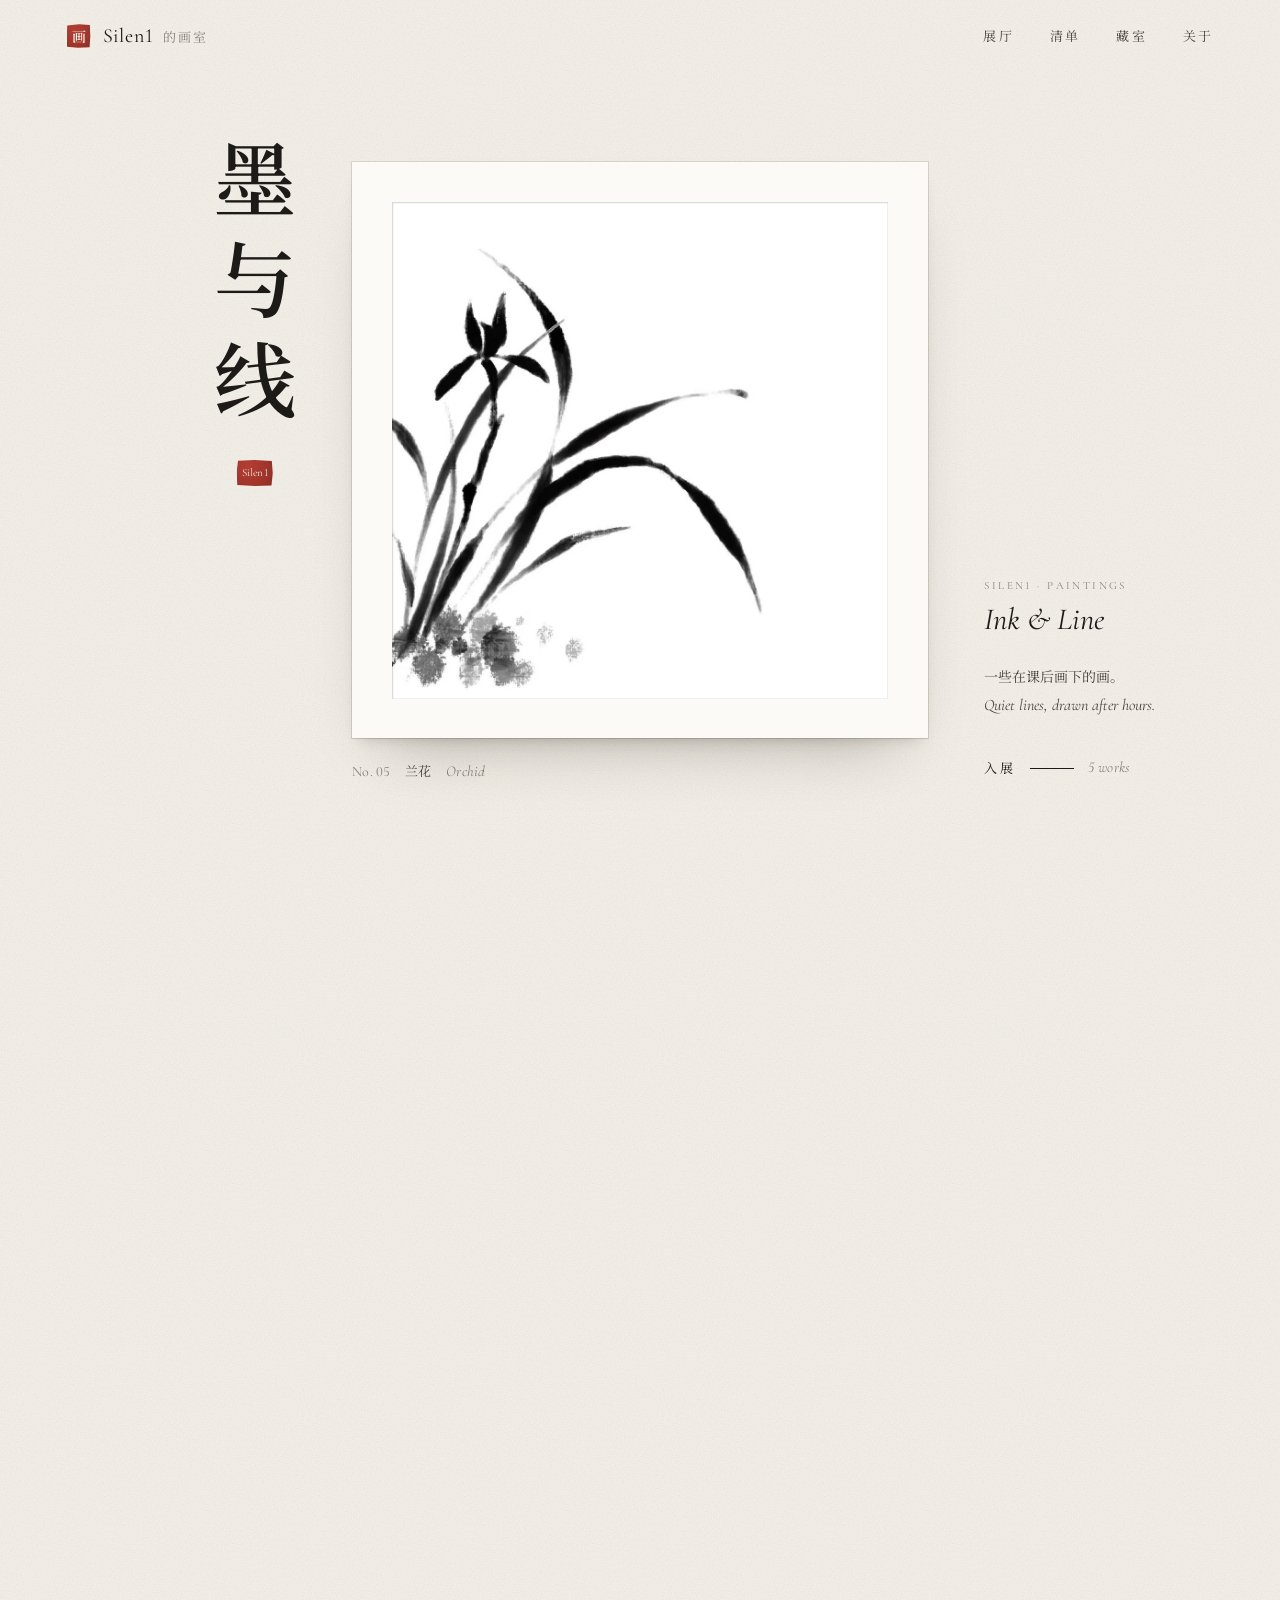
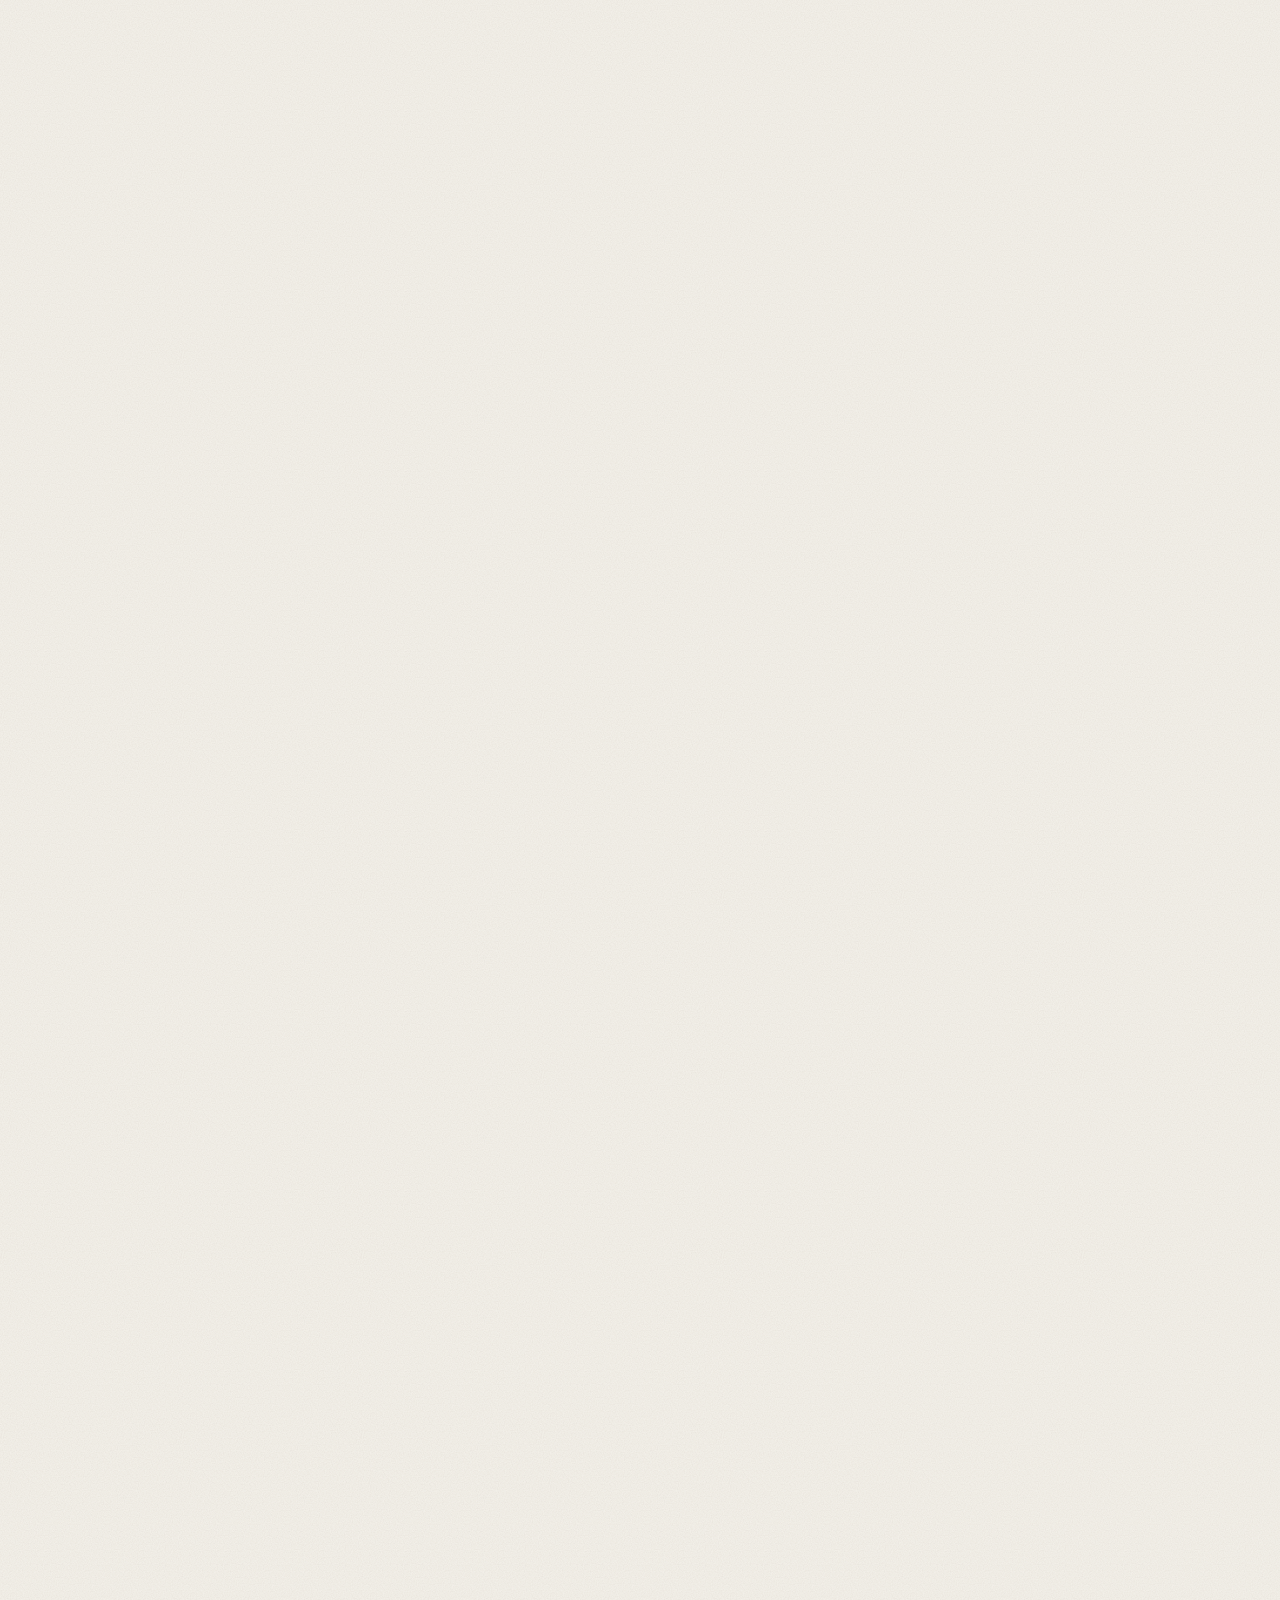
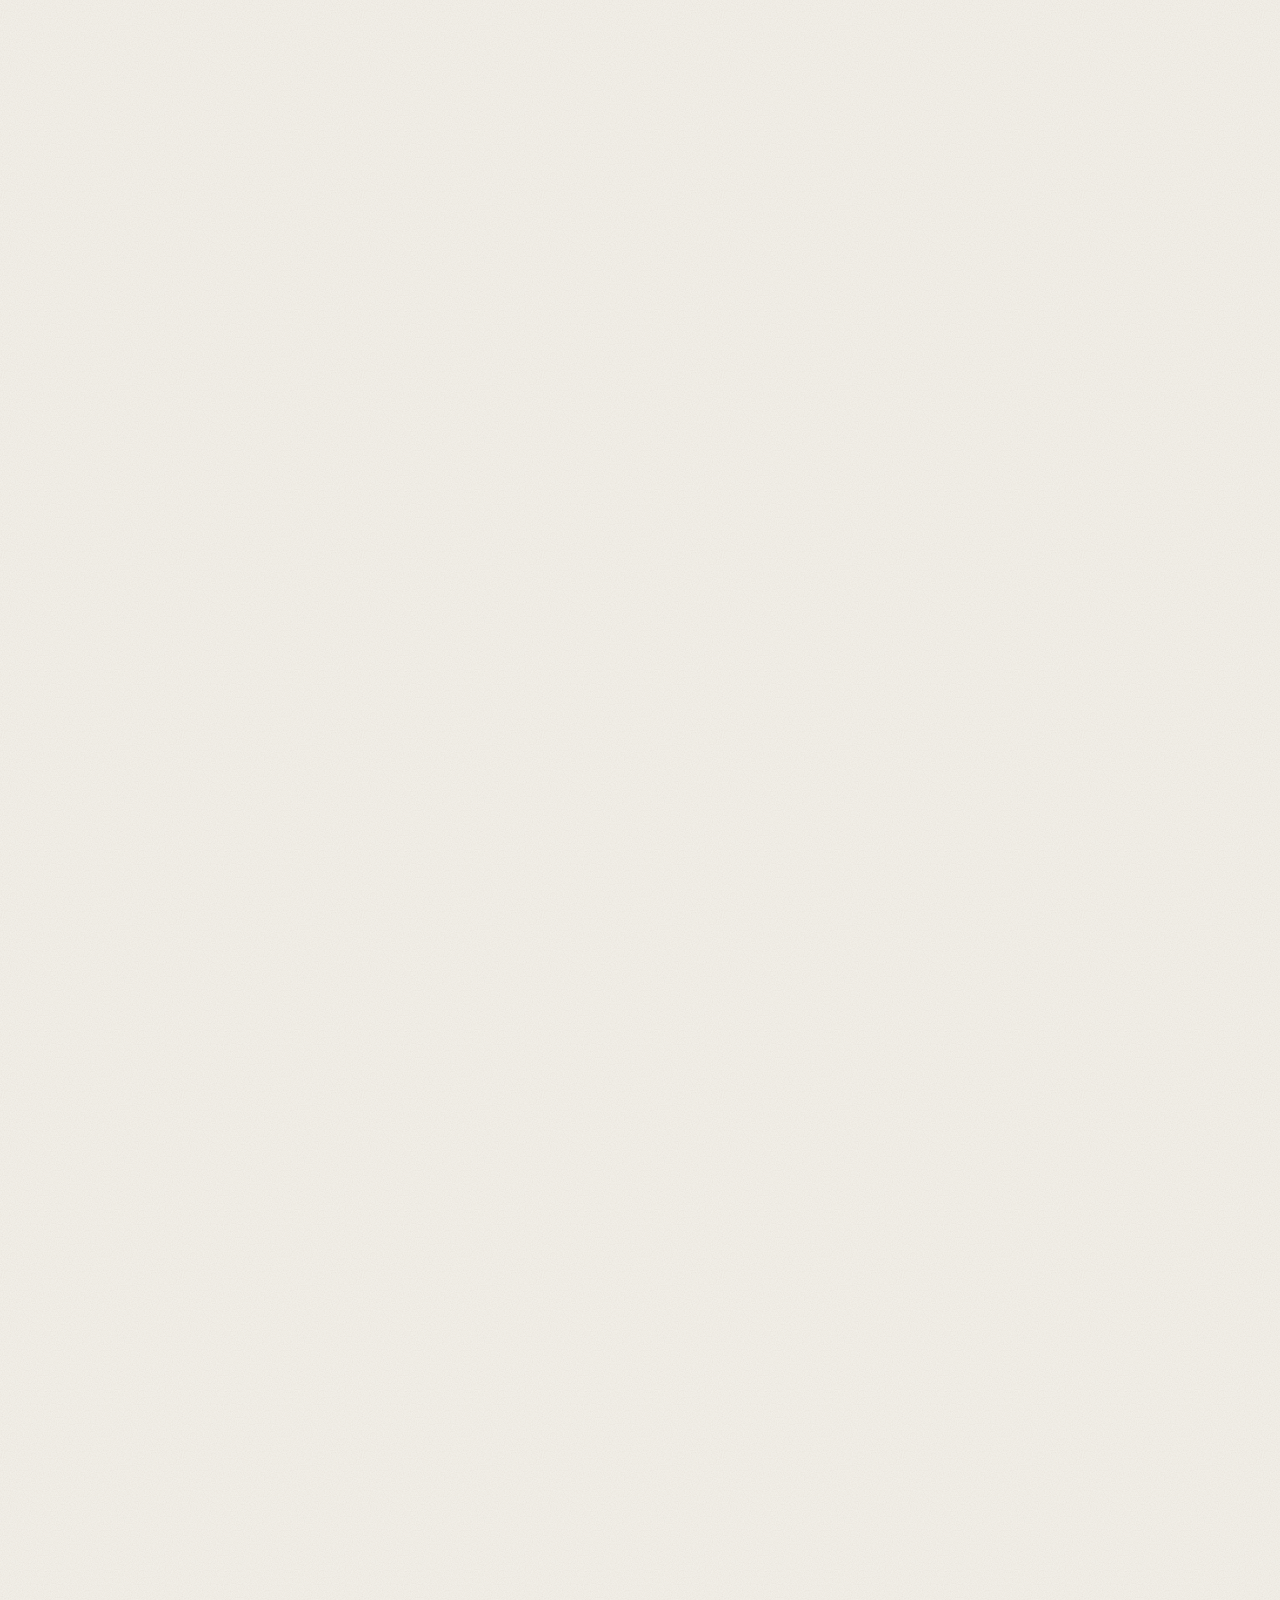
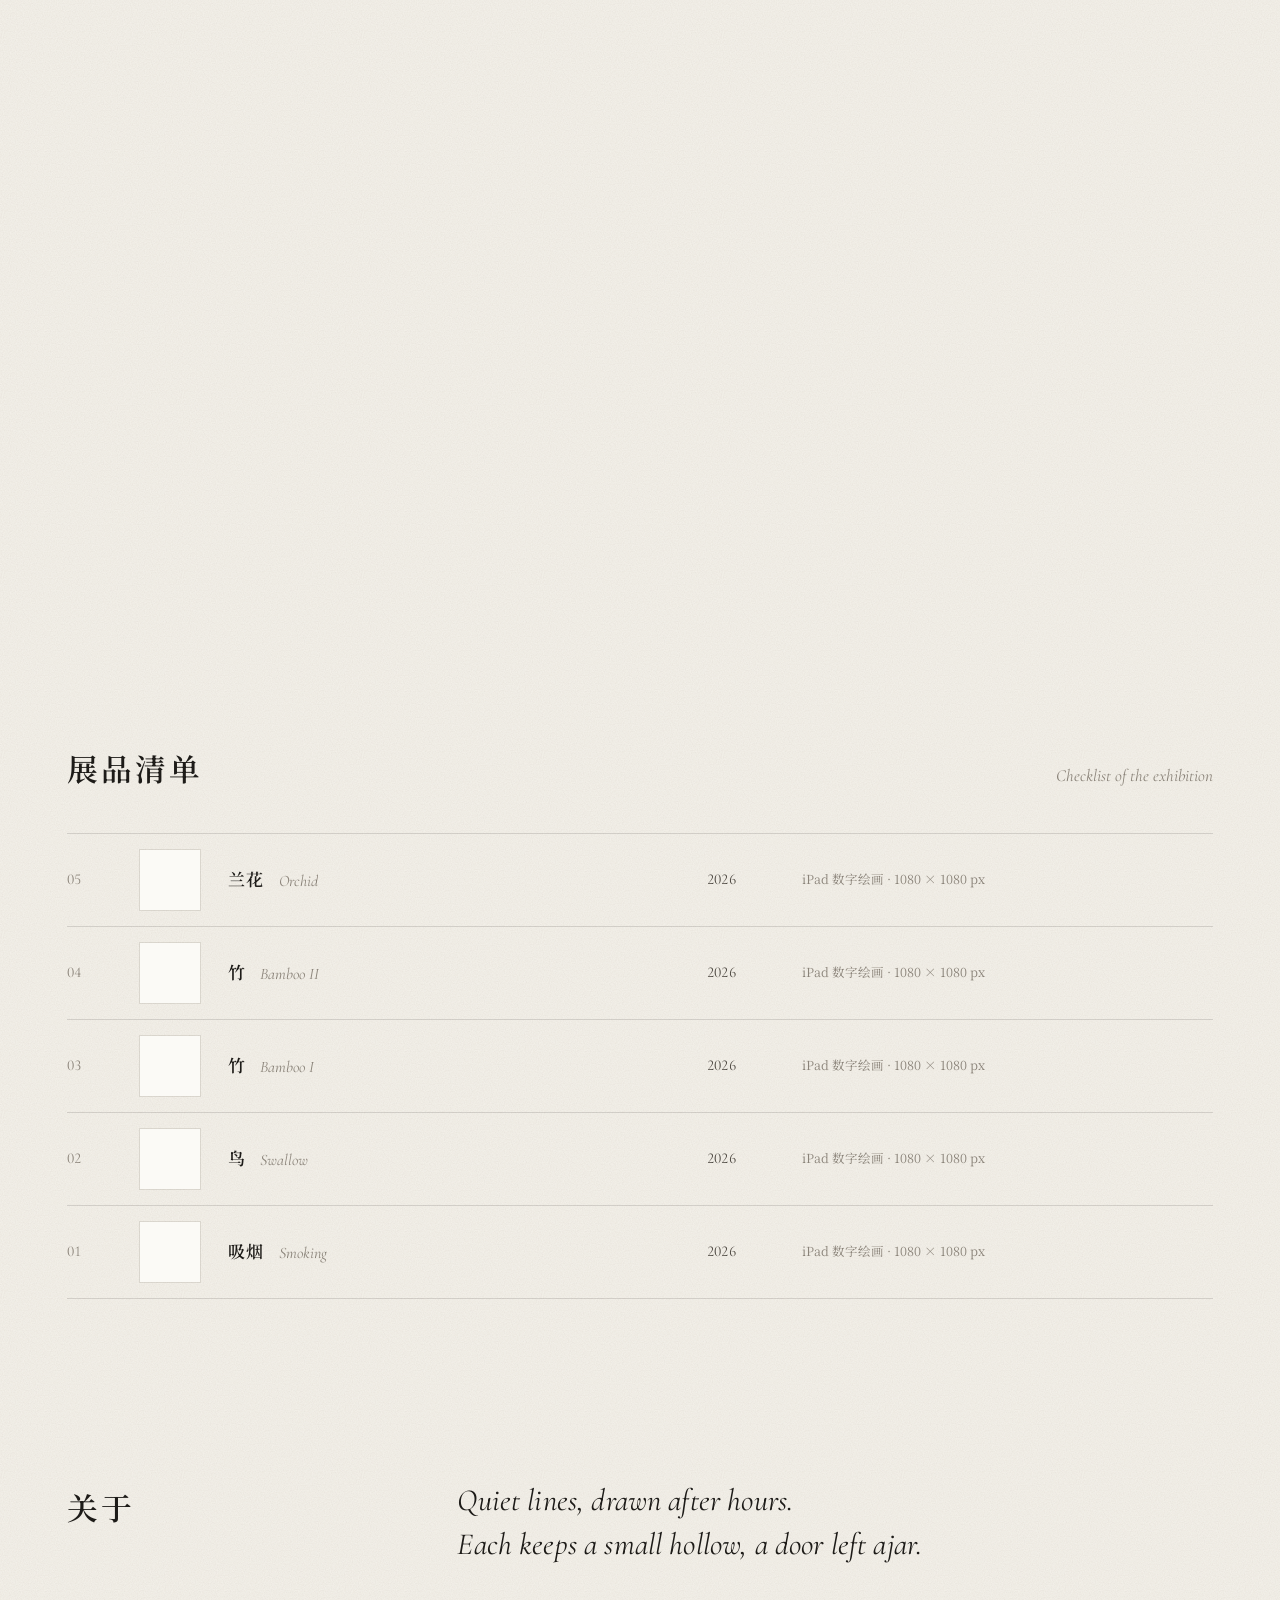
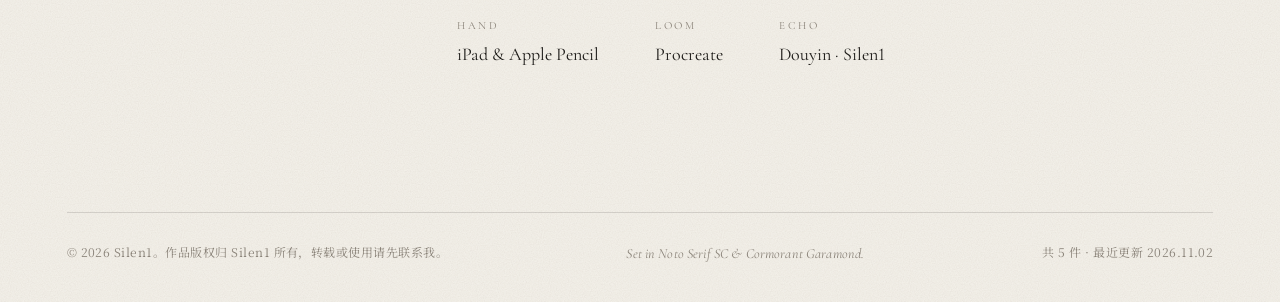
==== commit 302f7777: "Add 藏室: paintings I admire, with artist and source New collection page (data/collection.js). Copyrig" ====
--- a/index.html
+++ b/index.html
@@ -25,6 +25,7 @@
     <nav class="bar__nav" aria-label="主导航">
       <a href="#hall">展厅</a>
       <a href="#catalog">清单</a>
+      <a href="collection.html">藏室</a>
       <a href="#about">关于</a>
     </nav>
   </header>
--- a/css/style.css
+++ b/css/style.css
@@ -288,6 +288,46 @@
 .btn { display: inline-flex; gap: 12px; align-items: baseline; padding: 12px 26px; border: 1px solid var(--ink); font-size: 13px; letter-spacing: .2em; transition: background .3s, color .3s; }
 .btn em { font-size: 15px; letter-spacing: .02em; }
 .btn:hover { background: var(--ink); color: var(--wall); }
+
+/* ---------- 藏室 ---------- */
+.bar__nav a[aria-current="page"] { color: var(--ink); }
+.bar__nav a[aria-current="page"]::after { transform: scaleX(1); }
+.vault-head { padding: 168px var(--g) 40px; display: grid; grid-template-columns: repeat(12, minmax(0, 1fr)); column-gap: clamp(16px, 2vw, 32px); align-items: end; }
+.vault-head .smallcaps { grid-column: 1 / -1; color: var(--mute); margin-bottom: 18px; }
+.vault-head h1 { grid-column: 1 / span 4; font-size: clamp(56px, 7vw, 112px); line-height: 1; letter-spacing: .14em; }
+.vault-head__lede { grid-column: 6 / span 4; font-size: 14px; color: var(--ink-2); line-height: 1.95; }
+.vault-head__en { grid-column: 10 / span 3; font-family: var(--latin); font-style: italic; font-size: 16px; line-height: 1.5; color: var(--mute); }
+.vault .wall__art { width: min(100%, calc(72vh * var(--ar, .75))); }
+.frame--empty { cursor: alias; }
+.frame__window {
+  position: relative; display: grid; grid-template-rows: 1fr auto; justify-items: center; aspect-ratio: var(--ar, .75);
+  padding: 12% 8% 9%; background: #F7F5F0; color: var(--ink);
+  background-image: repeating-linear-gradient(135deg, rgba(60,45,30,.035) 0 1px, transparent 1px 9px);
+}
+.frame__title { writing-mode: vertical-rl; font-size: clamp(40px, 5.4vh, 64px); font-weight: 600; letter-spacing: .3em; color: rgba(29,27,24,.82); }
+.frame__thumb { align-self: center; width: auto; max-width: min(100%, 300px); max-height: 100%; min-height: 0; object-fit: contain; box-shadow: 0 0 0 1px rgba(0,0,0,.05); }
+.frame--preview .frame__window { padding: 0 0 7%; gap: 14px; grid-template-rows: minmax(0, 1fr) auto; background: var(--mat); aspect-ratio: auto; }
+.frame__hint { display: grid; justify-items: center; gap: 2px; font-size: 11.5px; letter-spacing: .12em; color: var(--mute); text-align: center; }
+.frame__hint i { font-size: 14px; letter-spacing: .02em; transition: color .3s; }
+.frame--empty:hover .frame__hint i { color: var(--seal); }
+.label__artist-en { font-family: var(--latin); color: var(--ink-2); }
+.label__holder { margin-top: 12px; display: grid; color: var(--ink-2); }
+.label__holder i { font-size: 14px; color: var(--mute); }
+.label__note { margin-top: 14px; padding-top: 12px; border-top: 1px solid var(--hair); color: var(--ink-2); }
+.label__src { margin-top: 14px; font-family: var(--latin); font-size: 14px; letter-spacing: .02em; }
+.label__src a { padding-bottom: 2px; background: linear-gradient(currentColor, currentColor) 0 100% / 100% 1px no-repeat; transition: background-size .5s var(--ease), color .3s; }
+.label__src a:hover { color: var(--seal); background-size: 0 1px; background-position: 100% 100%; }
+.vault-note { margin: 40px var(--g) 0; padding: 40px 0 96px; border-top: 1px solid var(--hair); display: grid; grid-template-columns: repeat(12, minmax(0, 1fr)); column-gap: clamp(16px, 2vw, 32px); }
+.vault-note h2 { grid-column: 1 / span 3; font-size: 15px; letter-spacing: .16em; }
+.vault-note p { grid-column: 5 / span 6; font-size: 13px; color: var(--mute); line-height: 1.95; }
+@media (max-width: 960px) {
+  .vault-head { grid-template-columns: 1fr; row-gap: 20px; padding-top: 128px; }
+  .vault-head h1, .vault-head__lede, .vault-head__en { grid-column: 1; }
+  .vault .wall .wall__art { width: min(100%, calc(64vh * var(--ar, .75))); justify-self: center; }
+  .vault-note { grid-template-columns: 1fr; row-gap: 12px; }
+  .vault-note h2, .vault-note p { grid-column: 1; }
+}
+@media (max-width: 420px) { .bar__nav { gap: 14px; letter-spacing: .08em; } }
 
 /* ---------- 页面之间的过渡：画从墙上飞进详情页 ---------- */
 @view-transition { navigation: auto; }
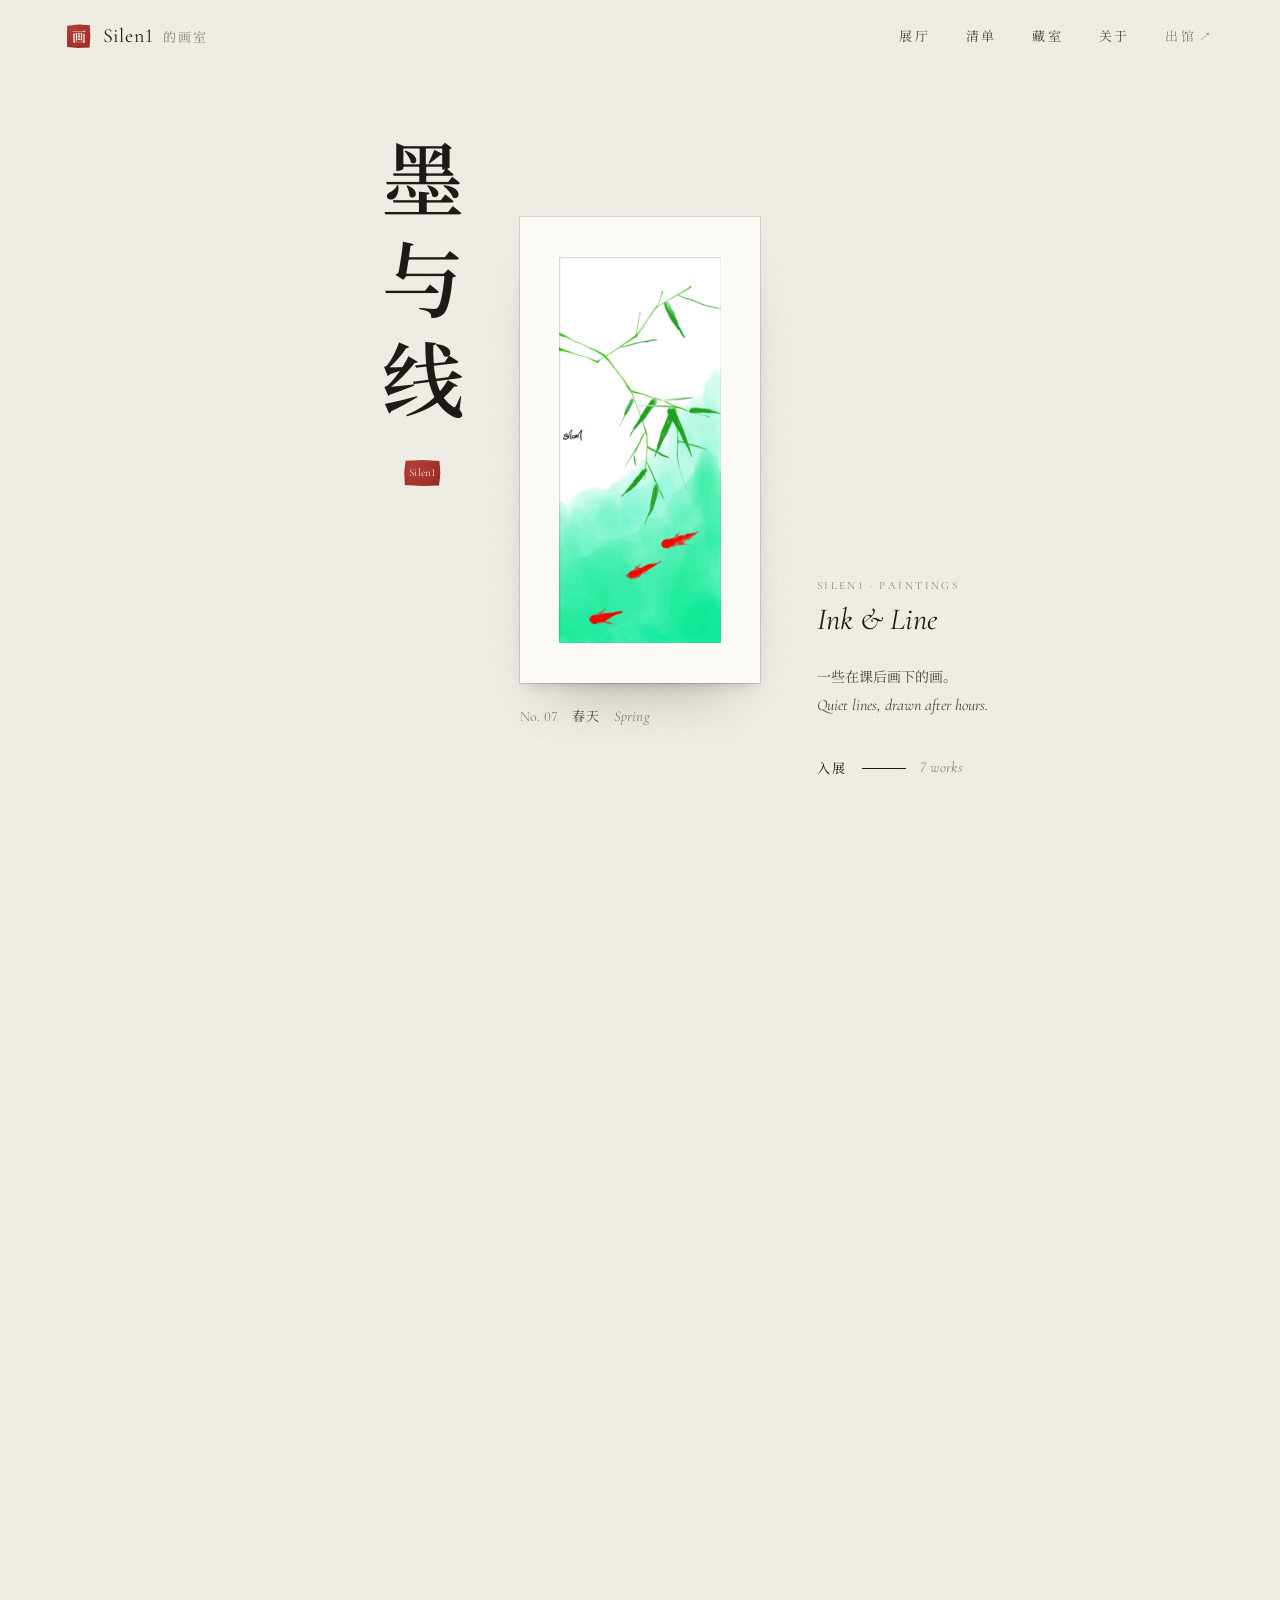
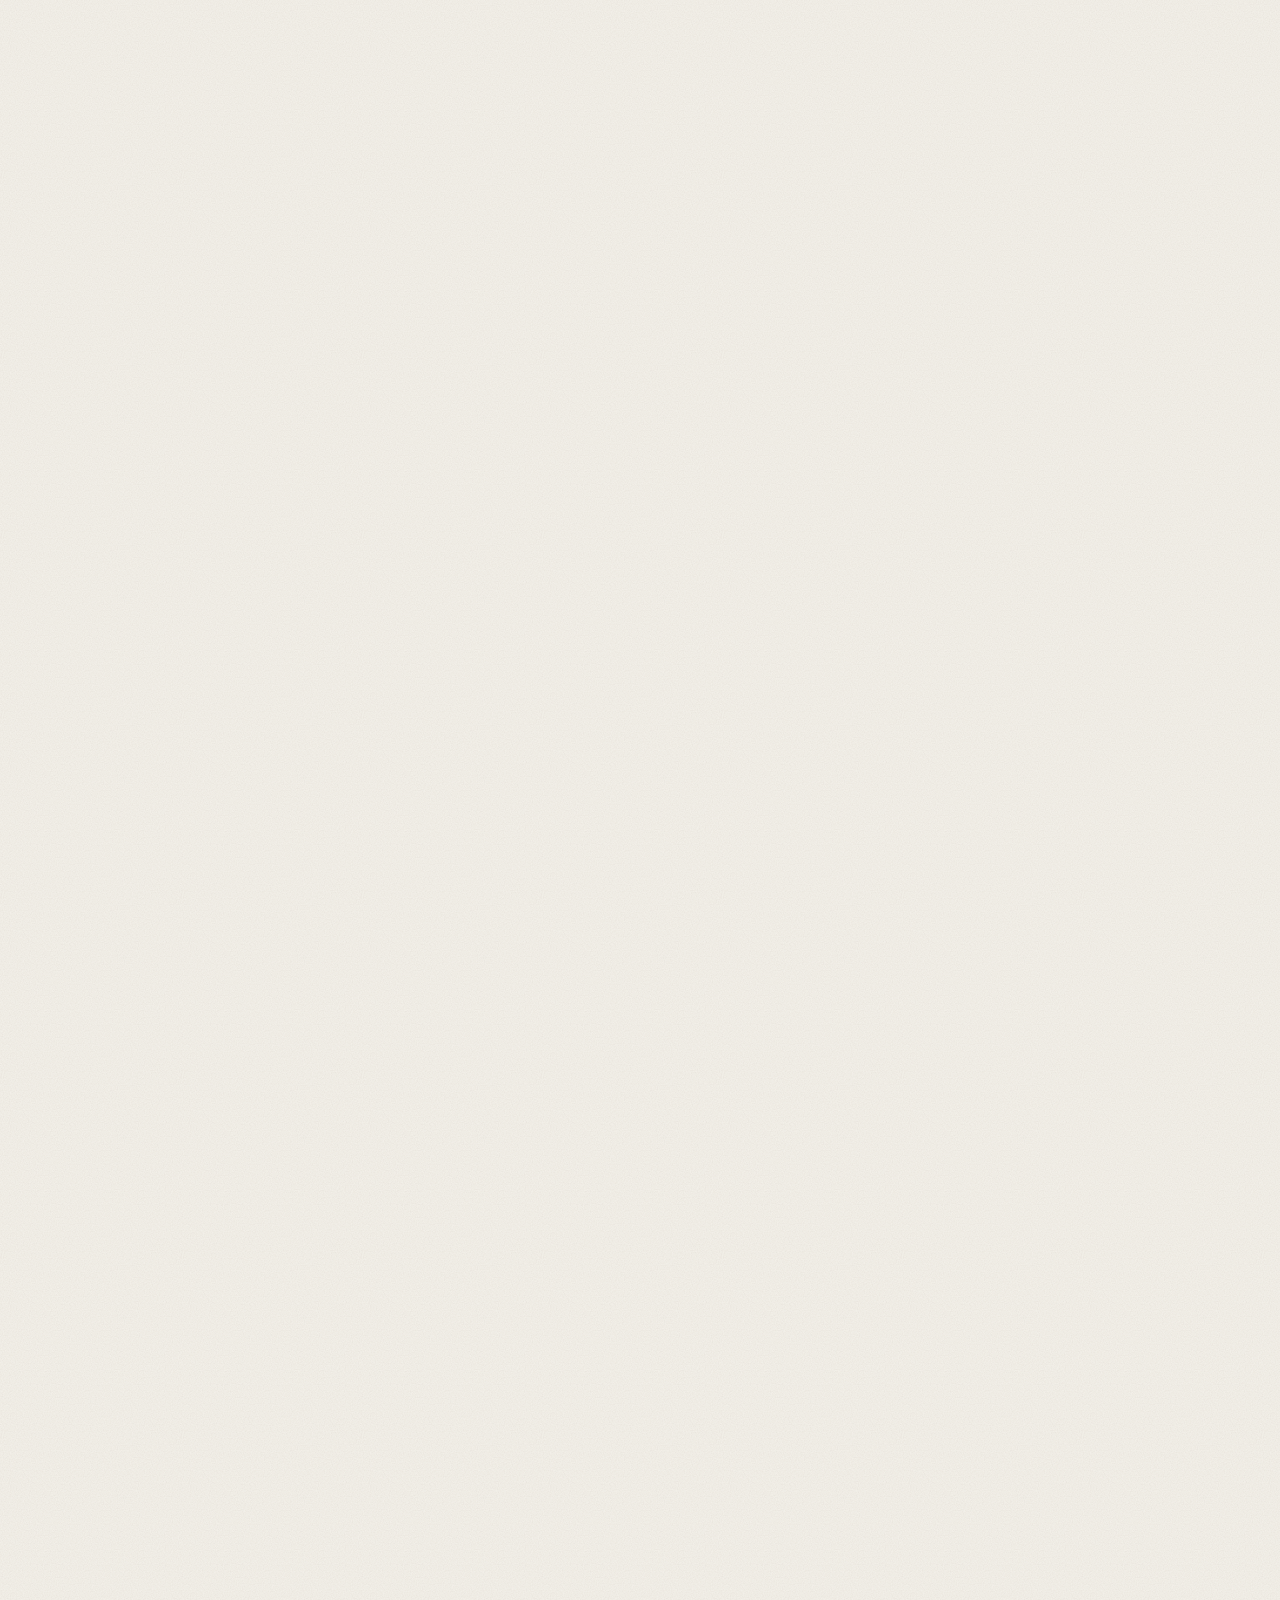
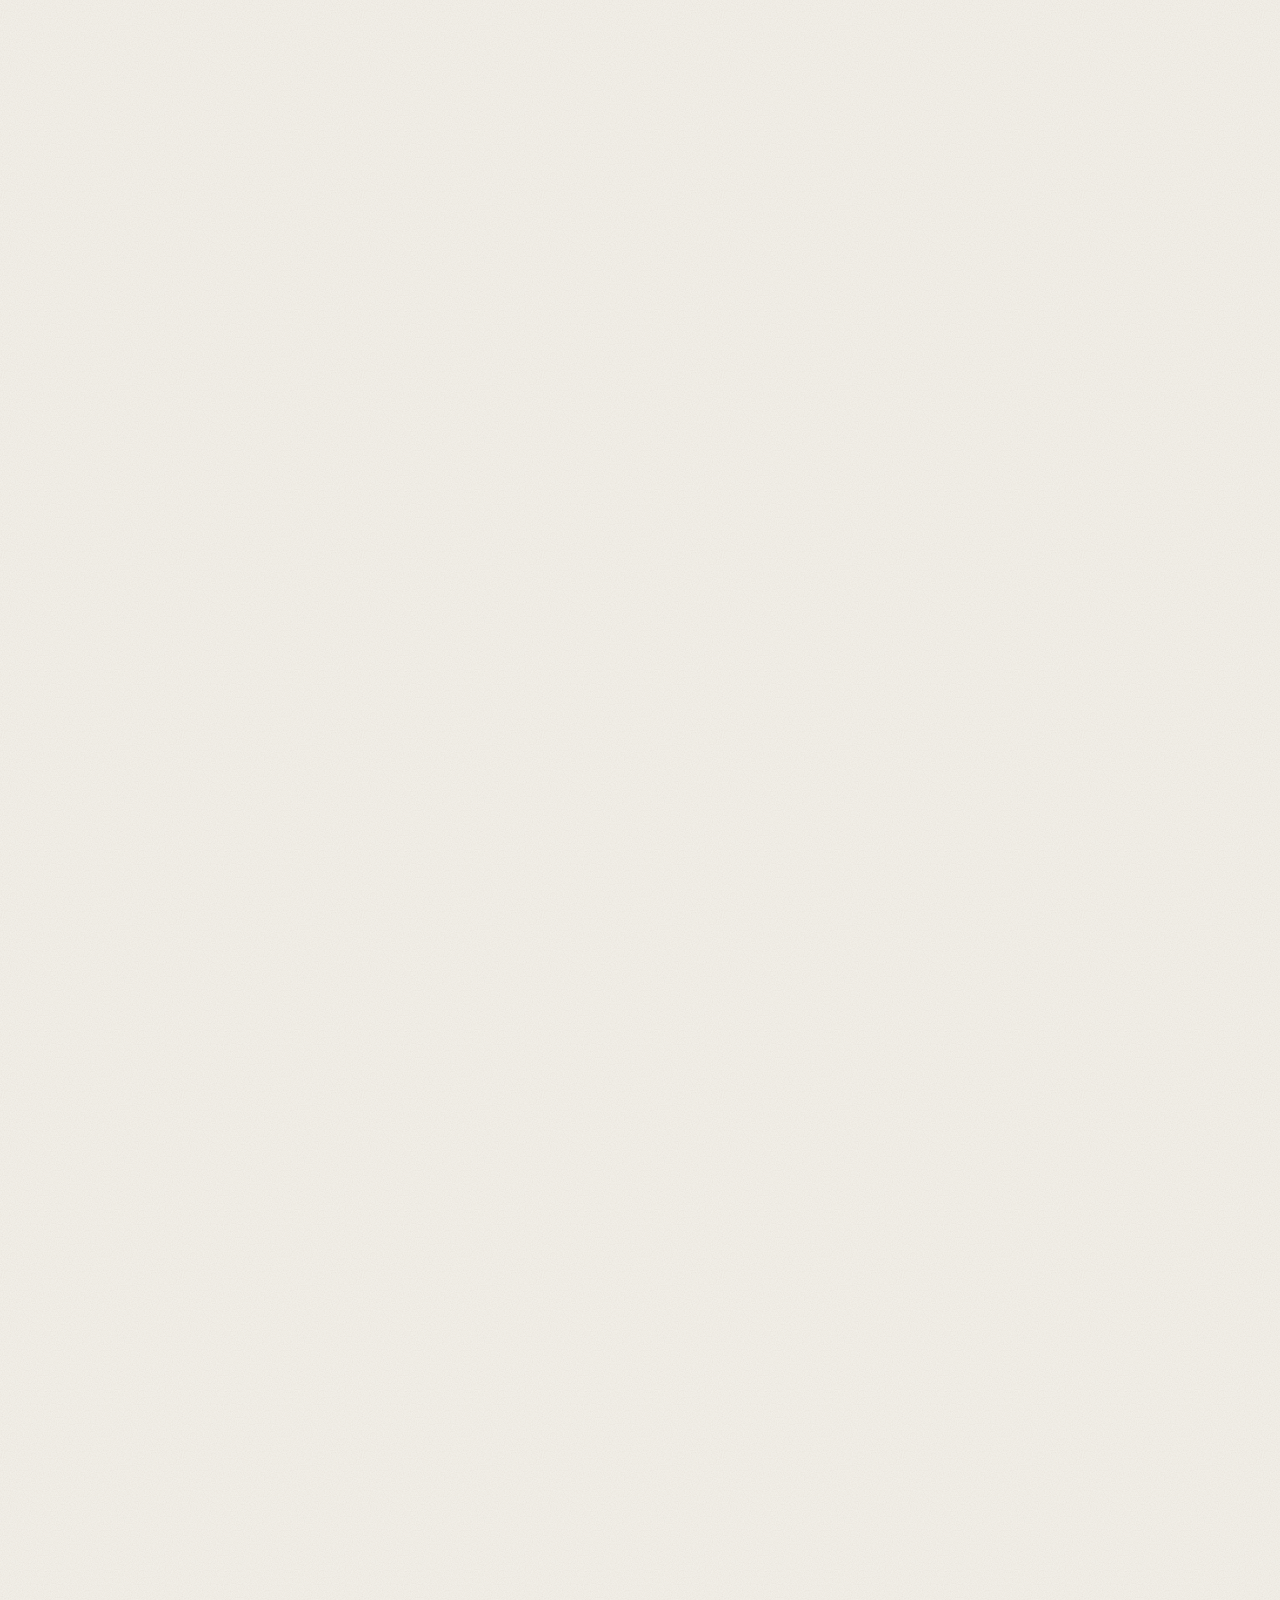
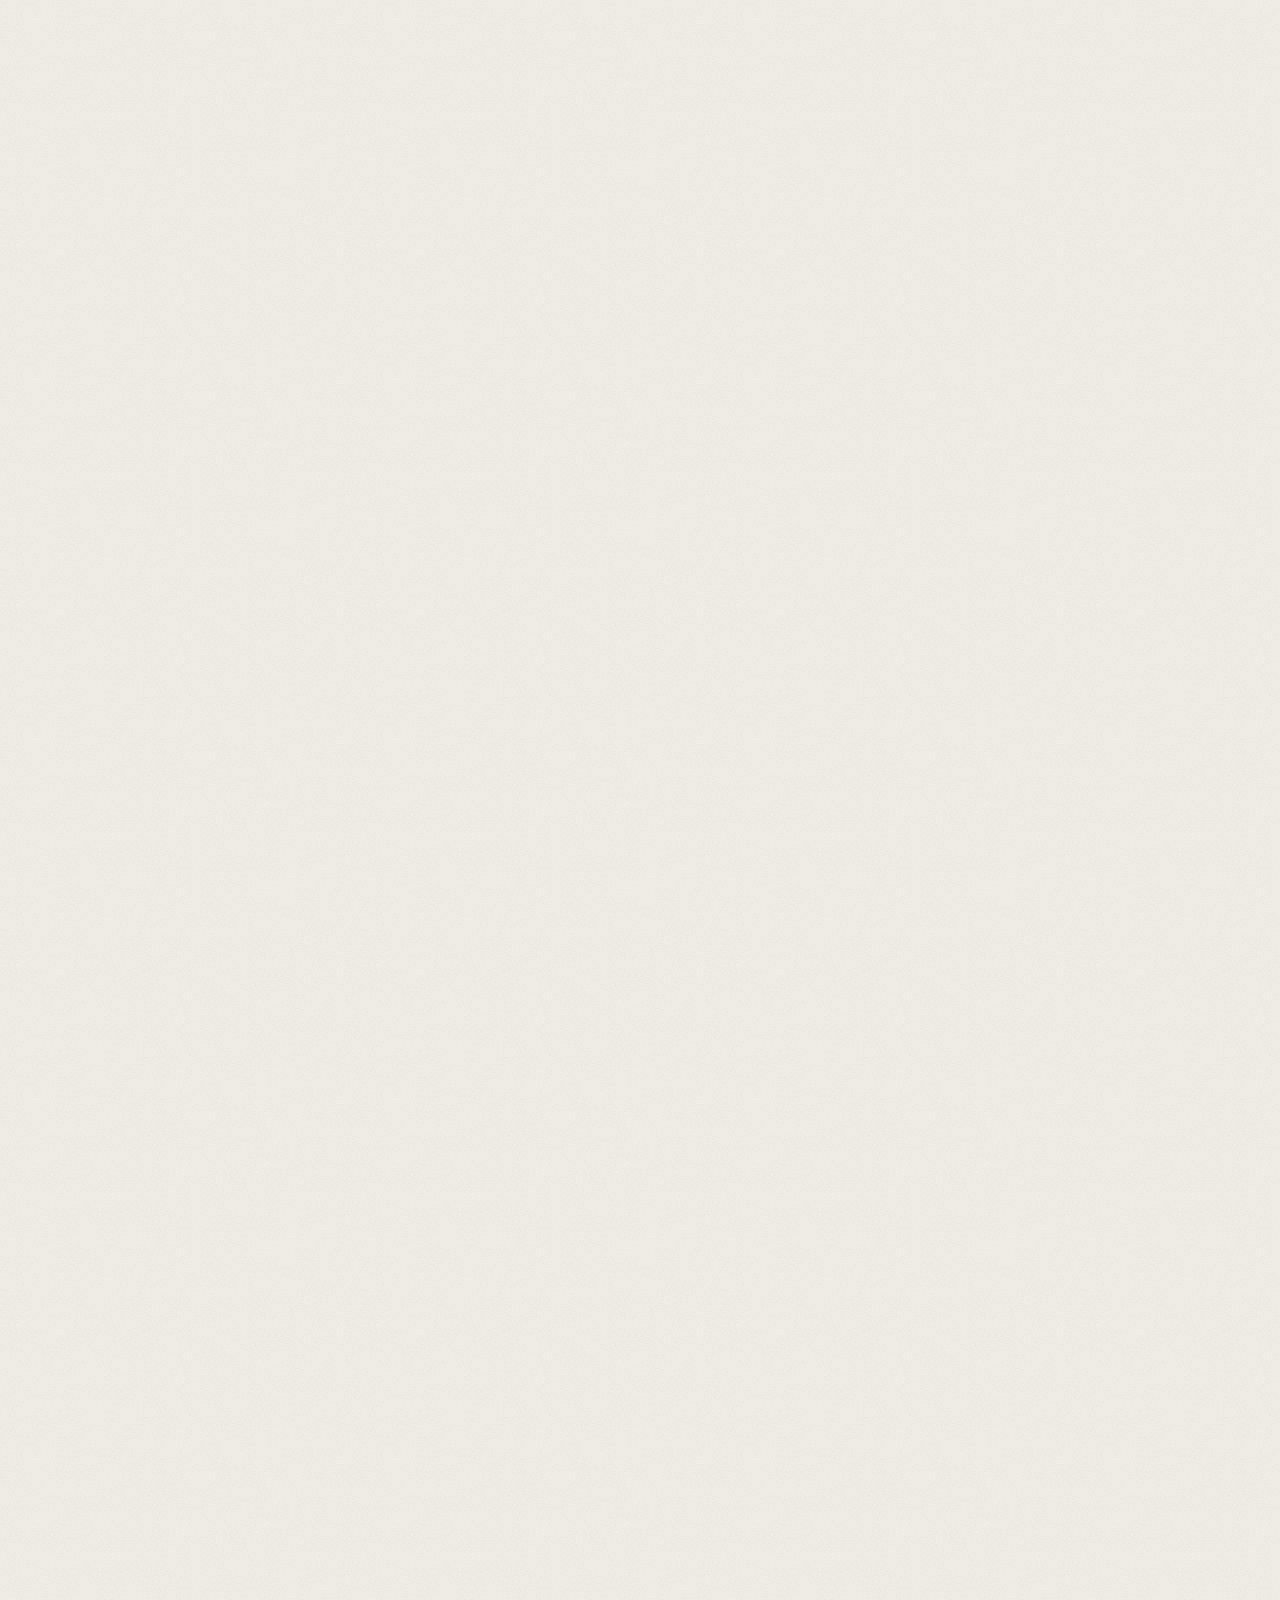
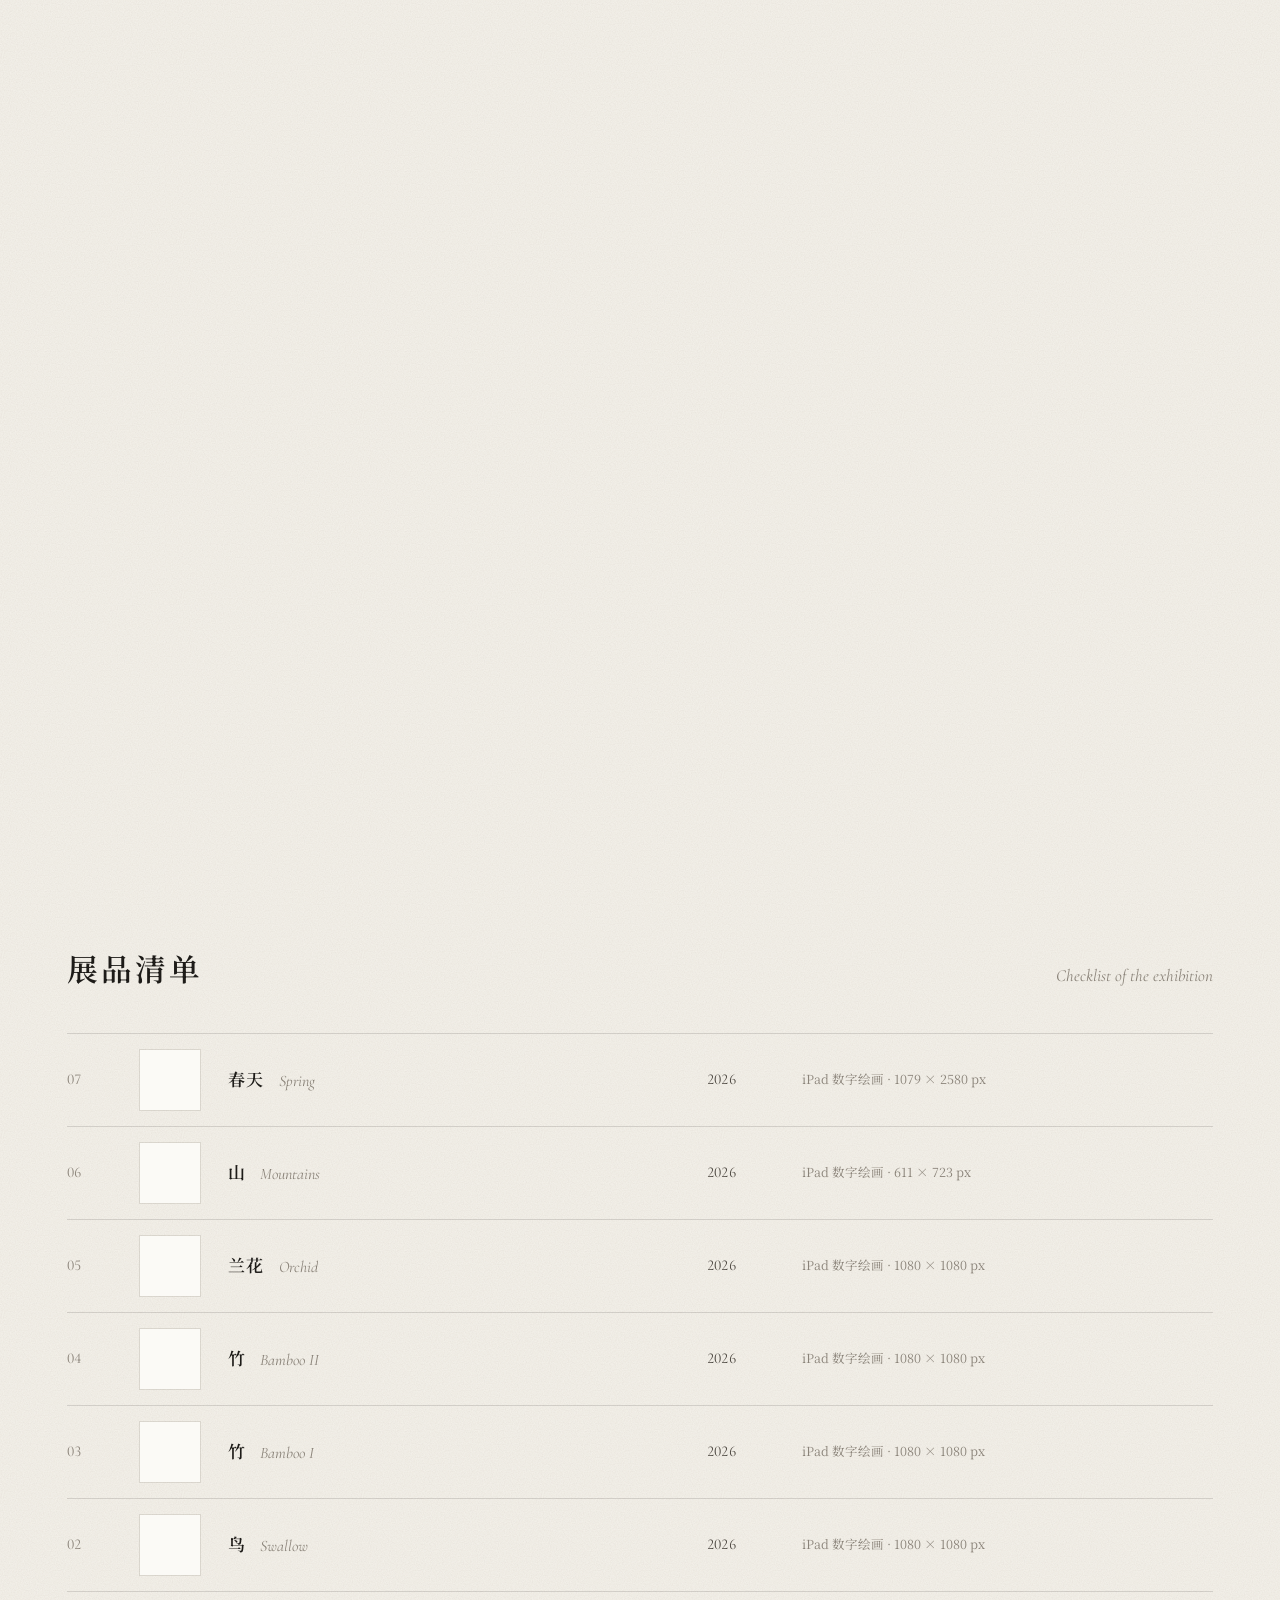
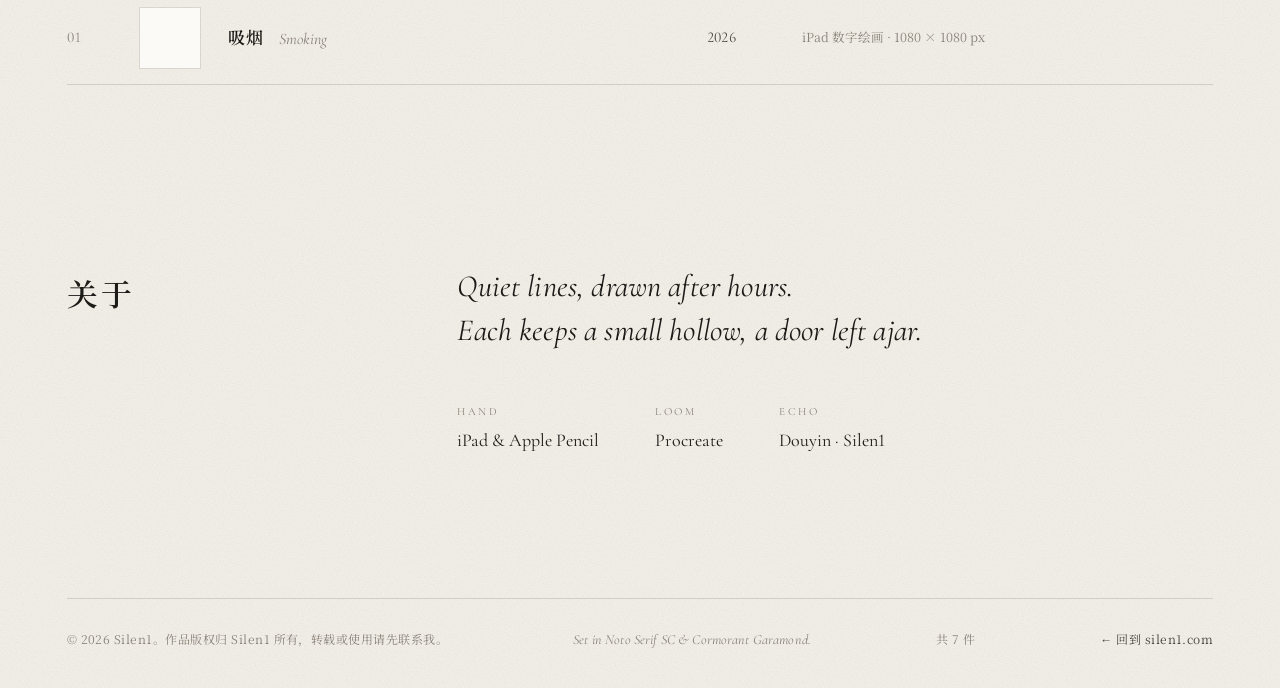
==== commit 830665b5: "Add way back to silen1.com: 出馆 nav link, footer and 404 links Co-Authored-By: Claude Opus 5.5 <norep" ====
--- a/index.html
+++ b/index.html
@@ -27,6 +27,7 @@
       <a href="#catalog">清单</a>
       <a href="collection.html">藏室</a>
       <a href="#about">关于</a>
+      <a class="bar__out" href="https://silen1.com/">出馆<i aria-hidden="true">↗</i></a>
     </nav>
   </header>
 
@@ -75,6 +76,7 @@
     <p>© <span id="foot-year">2026</span> Silen1。作品版权归 Silen1 所有，转载或使用请先联系我。</p>
     <p lang="en">Set in Noto Serif SC &amp; Cormorant Garamond.</p>
     <p id="foot-updated"></p>
+    <p class="foot__home"><a href="https://silen1.com/">← 回到 silen1.com</a></p>
   </footer>
 
   <script src="data/works.js"></script>
--- a/css/style.css
+++ b/css/style.css
@@ -120,7 +120,7 @@
   background: radial-gradient(circle at 30% 25%, #B23E33, var(--seal) 60%, #8E2B23);
   clip-path: polygon(4% 3%, 50% 0, 97% 4%, 100% 50%, 96% 98%, 50% 100%, 2% 96%, 0 48%);
 }
-.hero__fig { grid-column: 2; margin: 0; width: min(64vh, 46vw); }
+.hero__fig { grid-column: 2; margin: 0; width: min(calc(64vh * var(--ar, 1)), 46vw); }
 .hero__cap { display: flex; gap: 14px; align-items: baseline; margin-top: 20px; font-size: 13px; letter-spacing: .06em; color: var(--ink-2); }
 .hero__cap .label__num { color: var(--mute); font-size: 14px; }
 .hero__cap i { color: var(--mute); font-size: 15px; letter-spacing: .01em; }
@@ -147,7 +147,7 @@
 }
 .wall--l { --lx: 40%; }
 .wall--r { --lx: 60%; }
-.wall__art { position: relative; width: min(100%, 70vh); justify-self: center; }
+.wall__art { position: relative; width: min(100%, calc(70vh * var(--ar, 1))); justify-self: center; }
 .wall--l .wall__art { grid-column: 2 / span 7; }
 .wall--l .label { grid-column: 9 / span 3; }
 .wall--r .wall__art { grid-column: 5 / span 7; grid-row: 1; }
@@ -223,8 +223,8 @@
 
 /* ---------- 页脚 ---------- */
 .foot {
-  display: grid; grid-template-columns: repeat(3, auto); justify-content: space-between; gap: 8px 32px;
-  margin: 0 var(--g); padding: 28px 0 max(36px, env(safe-area-inset-bottom)); border-top: 1px solid var(--hair);
+  display: grid; grid-auto-flow: column; justify-content: space-between; gap: 8px 32px;
+  margin: 0 var(--g); padding: 28px 0 max(36px, env(safe-area-inset-bottom)); border-top: 1px solid var(--hair); align-items: baseline;
   font-size: 12px; color: var(--mute); letter-spacing: .04em;
 }
 .foot [lang="en"] { font-family: var(--latin); font-style: italic; font-size: 14px; letter-spacing: .01em; }
@@ -239,7 +239,7 @@
   content: ""; position: absolute; inset: -14% -8% -4%; pointer-events: none;
   background: radial-gradient(ellipse 46% 46% at 50% 36%, rgba(255,251,240,.95), rgba(255,251,240,0) 72%);
 }
-.piece__art { width: min(100%, 74vh); cursor: zoom-in; }
+.piece__art { width: min(100%, calc(74vh * var(--ar, 1))); cursor: zoom-in; }
 .piece__info { grid-column: 10 / span 3; align-self: end; padding-bottom: 5vh; }
 .piece__notes { margin-top: 28px; color: var(--ink-2); font-size: 14px; }
 .piece__meta { margin: 28px 0 0; font-size: 12.5px; border-top: 1px solid var(--hair); }
@@ -338,11 +338,12 @@
 @media (max-width: 960px) {
   .hero { min-height: 0; grid-template-columns: auto minmax(0, 1fr); column-gap: 20px; row-gap: 48px; padding-top: 104px; padding-bottom: 40px; align-items: start; }
   .hero__title { grid-column: 1; justify-self: start; margin-top: 0; font-size: clamp(40px, 11vw, 64px); }
-  .hero__fig { grid-column: 2; width: 100%; }
+  .hero__fig { grid-column: 2; width: min(100%, calc(56vh * var(--ar, 1))); }
   .hero__side { grid-column: 1 / -1; max-width: none; padding-bottom: 0; }
   .wall { grid-template-columns: 1fr; row-gap: 32px; padding: 72px var(--g); min-height: 0; }
   .wall--l .wall__art, .wall--r .wall__art, .wall--l .label, .wall--r .label { grid-column: 1; grid-row: auto; justify-self: stretch; }
-  .wall__art { width: 100%; }
+  .wall .wall__art { justify-self: center; }
+  .wall__art { width: min(100%, calc(80vh * var(--ar, 1))); }
   .wall .label { width: auto; margin: 0; }
   .wall::before { background: radial-gradient(ellipse 70% 40% at 50% 30%, rgba(255,251,240,.95), rgba(255,251,240,0) 72%); }
   .room { display: none; }
@@ -359,7 +360,7 @@
   .piece { grid-template-columns: 1fr; padding-top: 96px; row-gap: 56px; }
   .piece__wall, .piece__info { grid-column: 1; }
   .piece__wall { min-height: 0; }
-  .piece__art { width: 100%; }
+  .piece__art { width: min(100%, calc(80vh * var(--ar, 1))); }
   .piece__info { padding-bottom: 0; }
   .pager { grid-template-columns: 1fr 1fr; }
   .pager__back { grid-column: 1 / -1; grid-row: 2; justify-self: center; }
@@ -370,6 +371,43 @@
   .mark__sub { display: none; }
   .bar__nav { gap: 18px; letter-spacing: .12em; }
 }
+
+/* ---------- 朱印光标（只在有鼠标的电脑上） ---------- */
+.has-cur, .has-cur * { cursor: none !important; }
+.has-cur input[type="range"] { cursor: none !important; }
+.cur { position: fixed; left: 0; top: 0; z-index: 100; pointer-events: none; opacity: 0; transition: opacity .3s; will-change: transform; }
+.cur-on .cur { opacity: 1; }
+.cur--cross { width: 0; height: 0; }
+.cur--cross i { position: absolute; background: var(--ink); transition: transform .35s var(--ease), opacity .25s, background-color .3s; }
+.cur--cross i:nth-child(1), .cur--cross i:nth-child(2) { width: 6px; height: 1px; top: -.5px; }
+.cur--cross i:nth-child(3), .cur--cross i:nth-child(4) { width: 1px; height: 6px; left: -.5px; }
+.cur--cross i:nth-child(1) { left: -9px; } .cur--cross i:nth-child(2) { left: 3px; }
+.cur--cross i:nth-child(3) { top: -9px; }  .cur--cross i:nth-child(4) { top: 3px; }
+.cur--cross::after { /* 中心一粒小点 */
+  content: ""; position: absolute; left: -1.5px; top: -1.5px; width: 3px; height: 3px; border-radius: 50%; background: var(--seal);
+  transform: scale(0); transition: transform .3s var(--ease);
+}
+.cur--cross[data-mode="link"] i:nth-child(1) { transform: translateX(3px); }
+.cur--cross[data-mode="link"] i:nth-child(2) { transform: translateX(-3px); }
+.cur--cross[data-mode="link"] i:nth-child(3) { transform: translateY(3px); }
+.cur--cross[data-mode="link"] i:nth-child(4) { transform: translateY(-3px); }
+.cur--cross[data-mode="link"]::after { transform: scale(1); }
+.cur--cross[data-mode="art"] i { opacity: 0; }
+.cur--seal { width: 0; height: 0; }
+.cur--seal span, .cur-mark span {
+  position: absolute; left: 0; top: 0; transform: translate(-50%, -50%) scale(.4) rotate(-6deg);
+  font-family: var(--latin); font-size: 12px; line-height: 1; letter-spacing: .02em; white-space: nowrap;
+  padding: 7px 6px 8px; color: #F6ECE2;
+  background: radial-gradient(circle at 30% 25%, #B23E33, var(--seal) 60%, #8E2B23);
+  clip-path: polygon(4% 3%, 50% 0, 97% 4%, 100% 50%, 96% 98%, 50% 100%, 2% 96%, 0 48%);
+  opacity: 0; transition: transform .45s var(--ease), opacity .25s;
+}
+.cur-on .cur--seal[data-mode="art"] span { opacity: .95; transform: translate(-50%, -50%) scale(1) rotate(-6deg); }
+.cur--seal.is-press span { animation: stamp .32s var(--ease); }
+@keyframes stamp { 0% { scale: 1; } 40% { scale: .82; } 100% { scale: 1; } }
+.cur-mark { position: fixed; z-index: 99; pointer-events: none; width: 0; height: 0; }
+.cur-mark span { opacity: .55; transform: translate(-50%, -50%) scale(1) rotate(-6deg); mix-blend-mode: multiply; animation: mark .9s var(--ease) forwards; }
+@keyframes mark { 0% { opacity: .6; } 100% { opacity: 0; filter: blur(1px); } }
 
 /* ---------- 尊重“减少动态效果”设置 ---------- */
 @media (prefers-reduced-motion: reduce) {
@@ -378,3 +416,15 @@
   *, *::before, *::after { animation: none !important; transition: none !important; }
   @view-transition { navigation: none; }
 }
+.piece__meta:empty { display: none; }
+
+/* ---------- 回到 silen1.com ---------- */
+.bar__out { color: var(--mute) !important; }
+.bar__out i { font-style: normal; font-size: .9em; margin-left: 3px; display: inline-block; transition: transform .5s var(--ease); }
+.bar__out:hover { color: var(--seal) !important; }
+.bar__out:hover i { transform: translate(2px, -2px); }
+.foot__home a, .lost__home a { color: var(--ink-2); padding-bottom: 2px; background: linear-gradient(currentColor, currentColor) 0 100% / 0 1px no-repeat; transition: background-size .5s var(--ease), color .3s; }
+.foot__home a:hover, .lost__home a:hover { color: var(--seal); background-size: 100% 1px; }
+.lost__home { font-size: 13px; letter-spacing: .1em; margin-top: -24px !important; }
+@media (max-width: 960px) { .foot { grid-auto-flow: row; } }
+@media (max-width: 420px) { .bar__nav { gap: 12px; letter-spacing: .06em; } .mark { gap: 8px; } .mark__name { font-size: 18px; } }
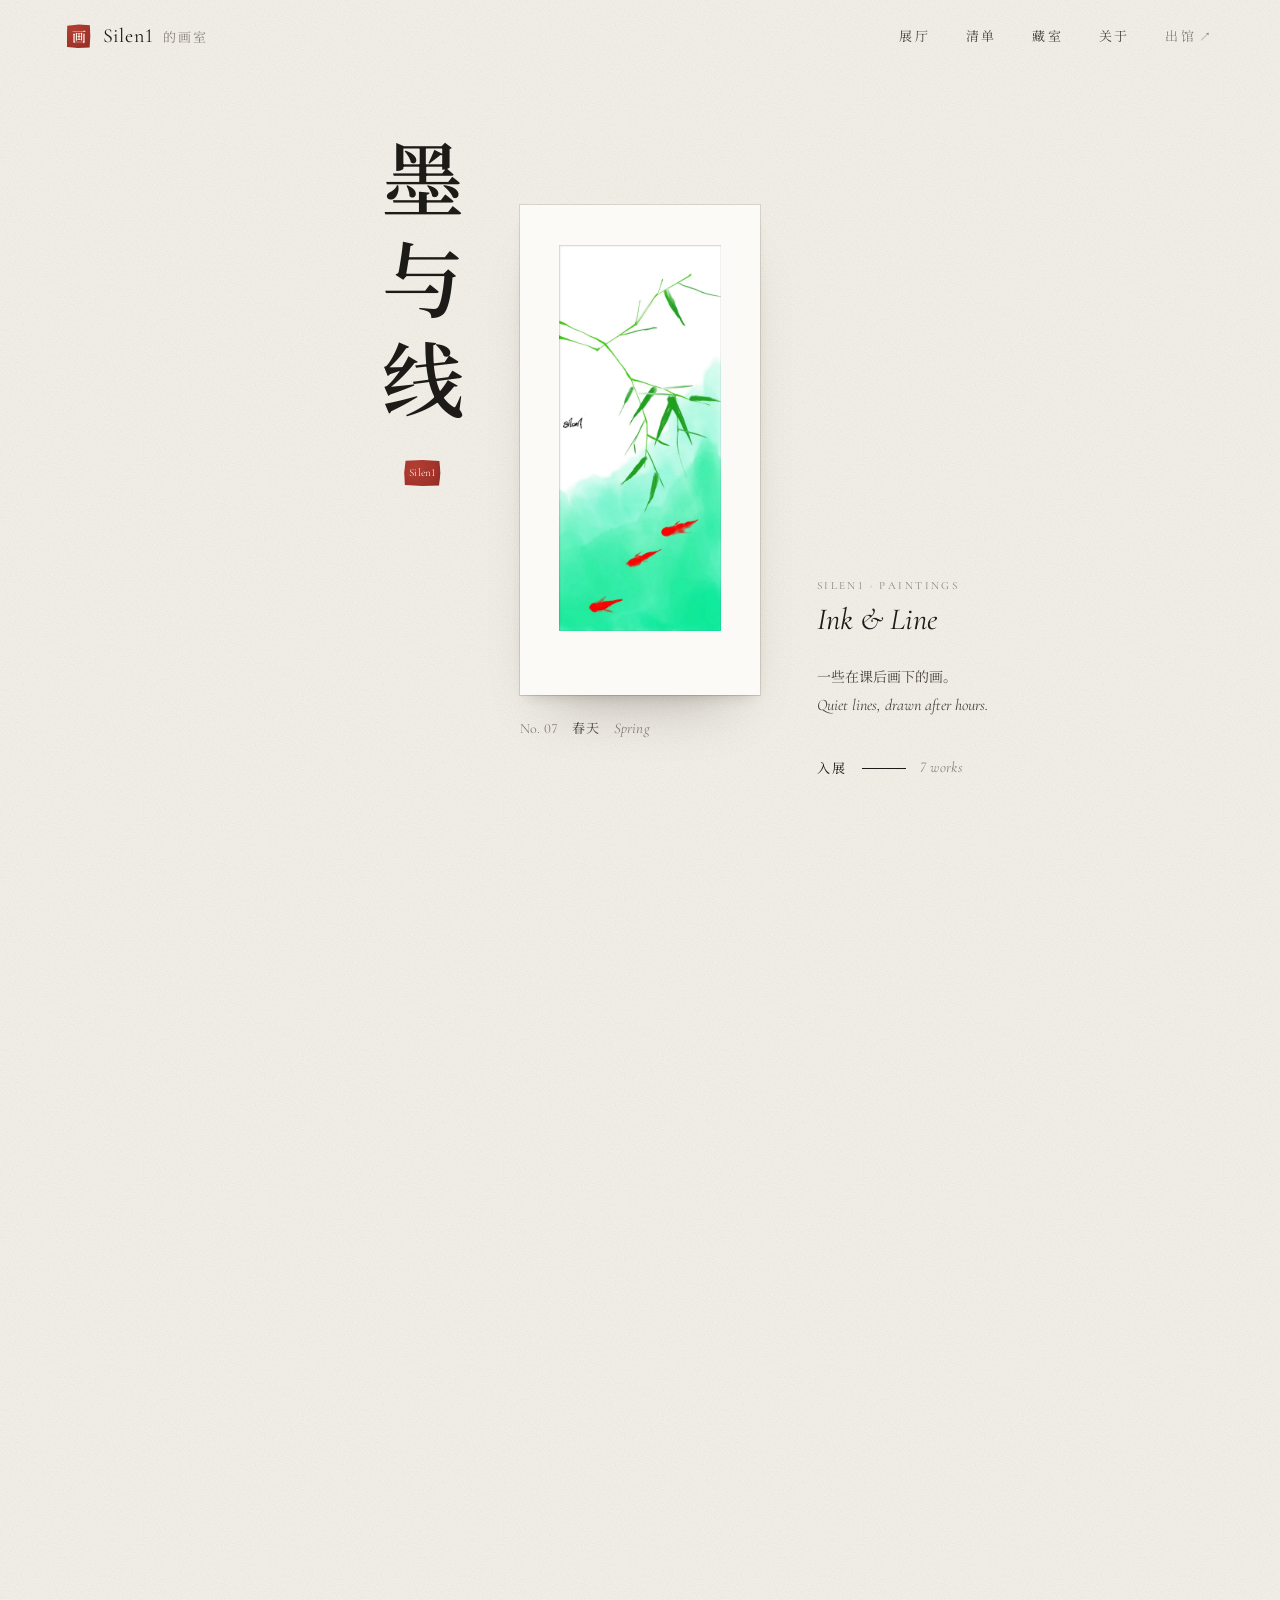
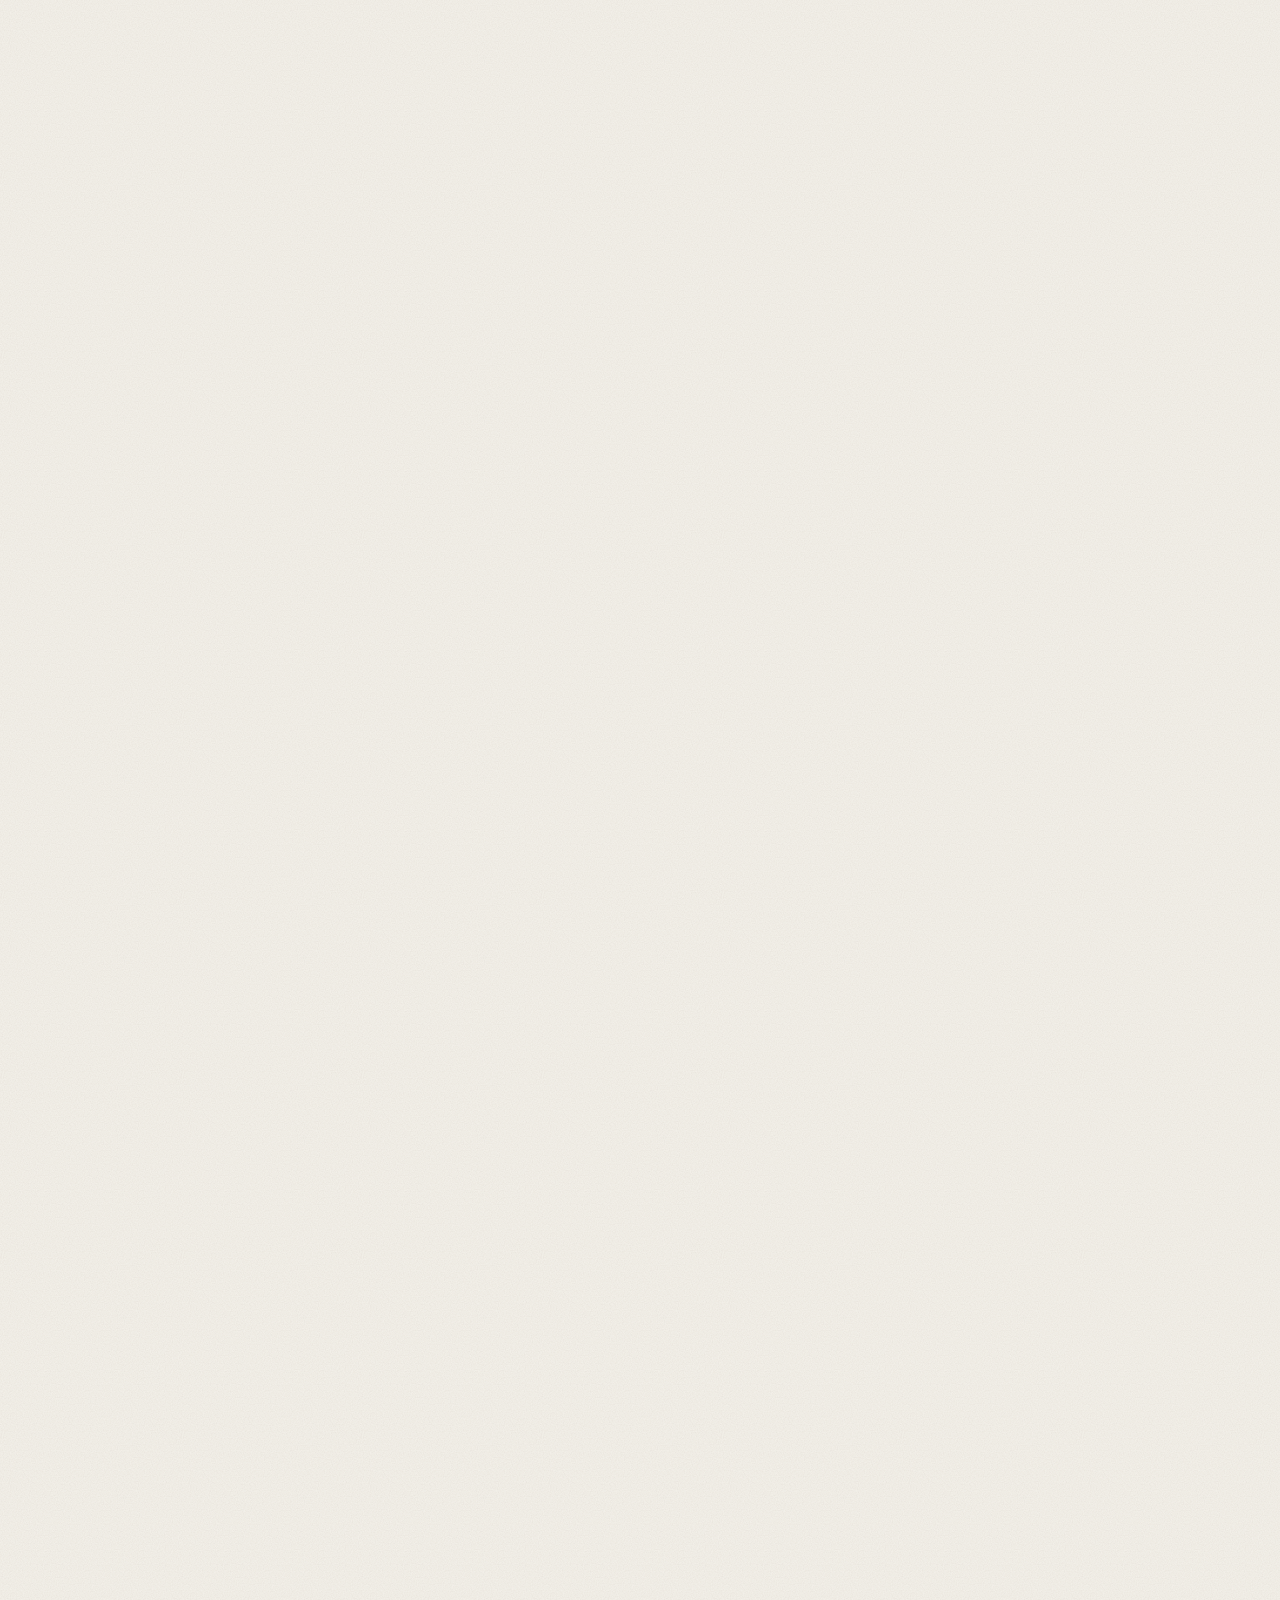
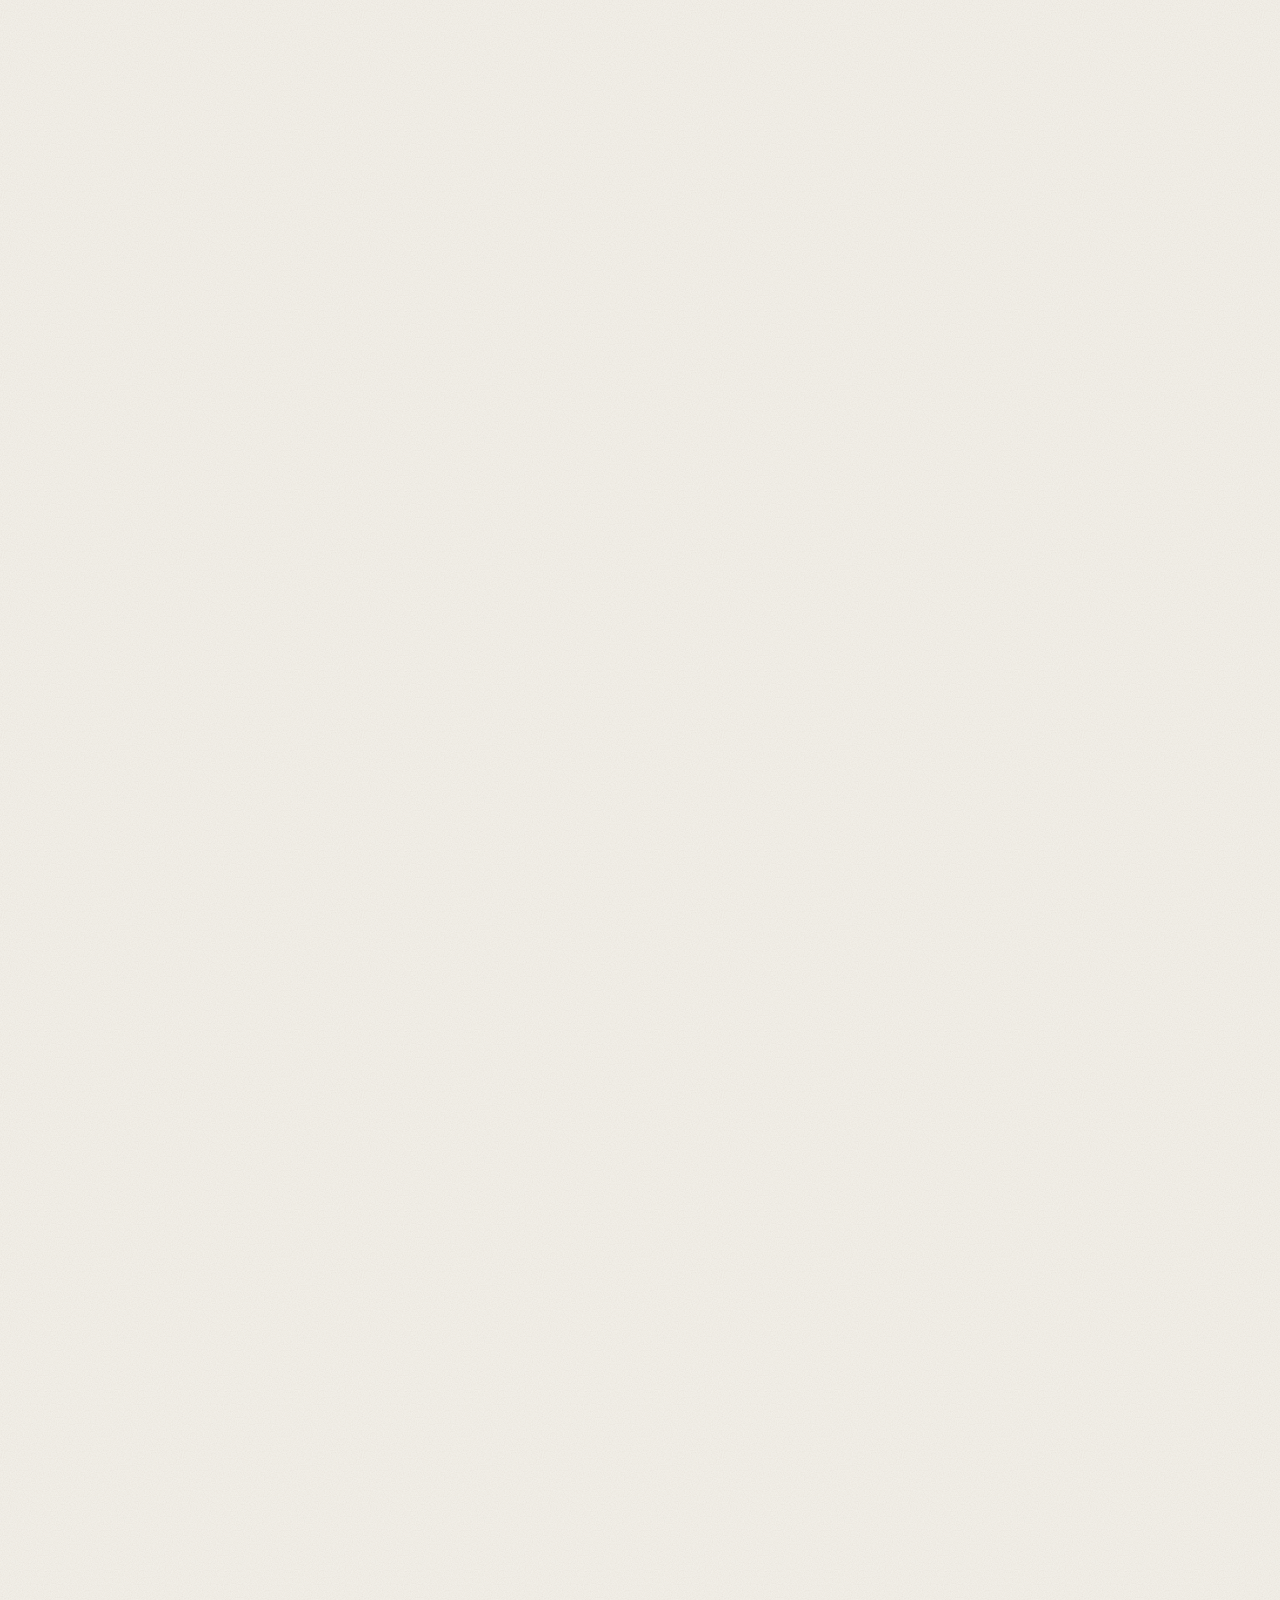
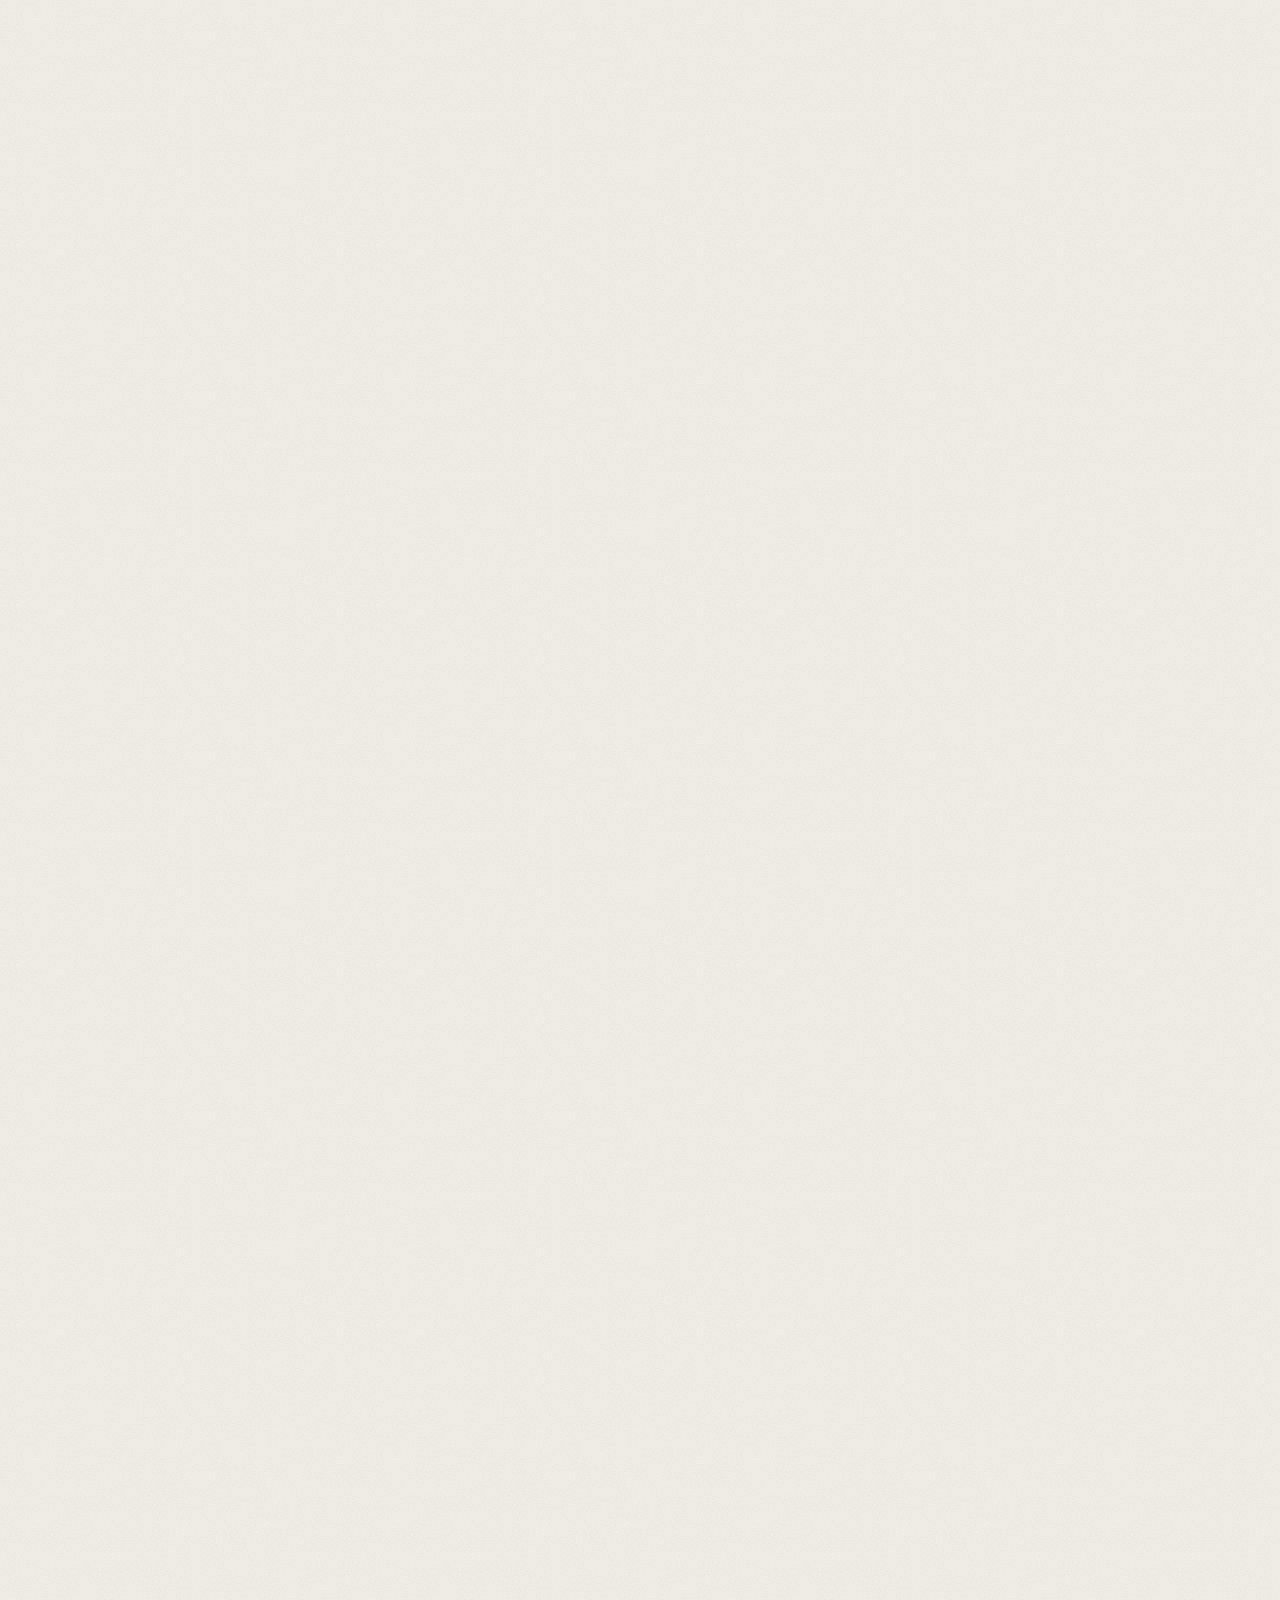
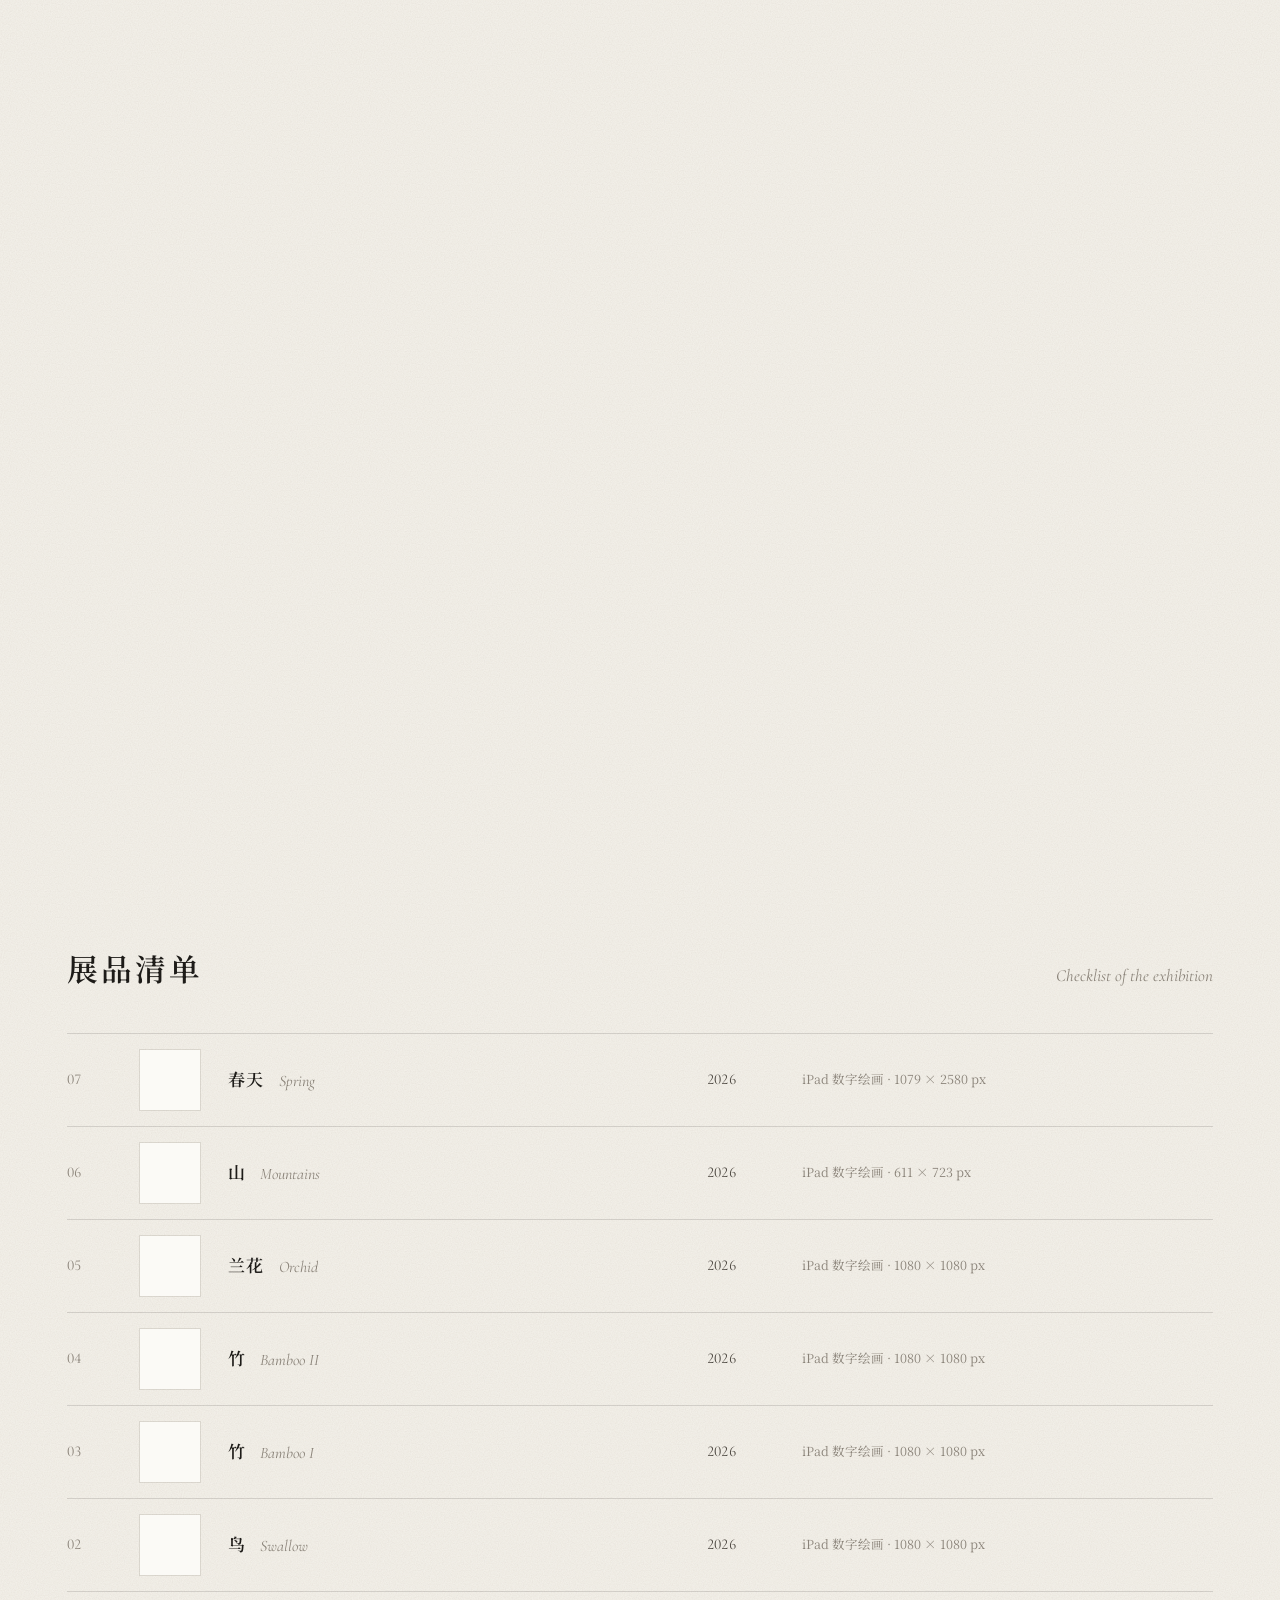
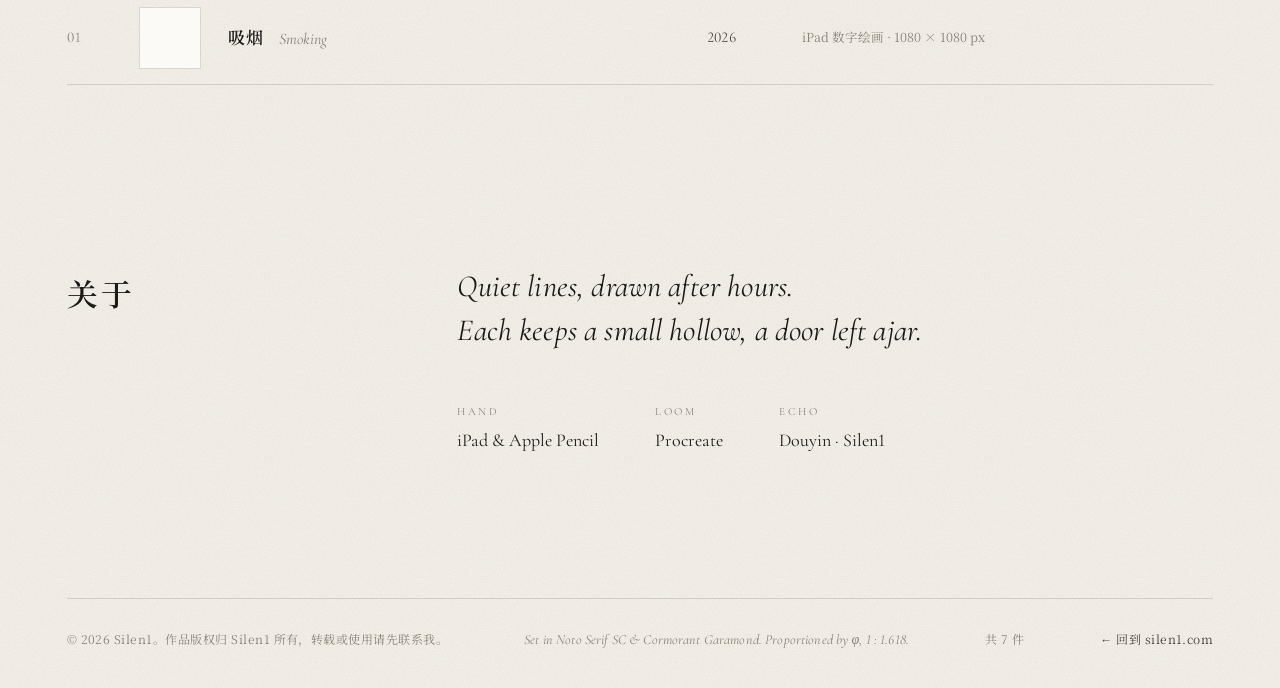
==== commit ab0b80bb: "Golden ratio: weighted mat (bottom = top × φ), φ:1 detail layout, golden-rectangle 404 frame, φ colo" ====
--- a/index.html
+++ b/index.html
@@ -74,7 +74,7 @@
 
   <footer class="foot">
     <p>© <span id="foot-year">2026</span> Silen1。作品版权归 Silen1 所有，转载或使用请先联系我。</p>
-    <p lang="en">Set in Noto Serif SC &amp; Cormorant Garamond.</p>
+    <p lang="en">Set in Noto Serif SC &amp; Cormorant Garamond. <span class="foot__phi">Proportioned by φ, 1 : 1.618.</span></p>
     <p id="foot-updated"></p>
     <p class="foot__home"><a href="https://silen1.com/">← 回到 silen1.com</a></p>
   </footer>
--- a/css/style.css
+++ b/css/style.css
@@ -22,6 +22,7 @@
   --latin: "Gallery Latin", "Gallery Serif", Georgia, serif;
   --g: clamp(20px, 5.2vw, 80px);
   --ease: cubic-bezier(.22,.61,.24,1);
+  --phi: 1.618;         /* 黄金分割：卡纸下边、详情页分栏、空画框都按它来 */
   color-scheme: light;
 }
 
@@ -90,6 +91,7 @@
 .frame {
   --pad: clamp(14px, min(4.4vh, 6.4vw), 44px);
   display: block; position: relative; background: var(--mat); padding: var(--pad);
+  padding-bottom: calc(var(--pad) * var(--phi)); /* 下边宽一些：下边 = 上边 × φ，像装裱那样“天窄地宽” */
   box-shadow:
     0 0 0 1px rgba(70,56,40,.14),
     0 1px 1px rgba(40,30,20,.06),
@@ -98,7 +100,7 @@
 }
 .frame img { width: 100%; background: #fff; }
 .frame::after { /* 卡纸开窗的斜切口，在画边上投下一圈极细的阴影 */
-  content: ""; position: absolute; inset: var(--pad); pointer-events: none;
+  content: ""; position: absolute; inset: var(--pad) var(--pad) calc(var(--pad) * var(--phi)); pointer-events: none;
   box-shadow: inset 0 0 0 1px rgba(0,0,0,.05), inset 1px 1px 2px rgba(60,45,30,.16);
 }
 
@@ -227,20 +229,22 @@
   margin: 0 var(--g); padding: 28px 0 max(36px, env(safe-area-inset-bottom)); border-top: 1px solid var(--hair); align-items: baseline;
   font-size: 12px; color: var(--mute); letter-spacing: .04em;
 }
+.foot__phi { white-space: nowrap; }
 .foot [lang="en"] { font-family: var(--latin); font-style: italic; font-size: 14px; letter-spacing: .01em; }
 
 /* ---------- 作品详情页 ---------- */
 .piece {
-  display: grid; grid-template-columns: repeat(12, minmax(0, 1fr)); column-gap: clamp(16px, 2vw, 32px); row-gap: 96px;
+  /* 画 : 展签 = φ : 1，展签的左边落在页面宽度的 0.618 处 */
+  display: grid; grid-template-columns: minmax(0, 1.618fr) minmax(0, 1fr); column-gap: clamp(34px, 3.4vw, 55px); row-gap: 96px;
   padding: 128px var(--g) 72px; max-width: 1560px; margin: 0 auto;
 }
-.piece__wall { grid-column: 1 / span 8; display: grid; place-items: center; min-height: calc(100svh - 220px); position: relative; }
+.piece__wall { grid-column: 1; display: grid; place-items: center; min-height: calc(100svh - 220px); position: relative; }
 .piece__wall::before {
   content: ""; position: absolute; inset: -14% -8% -4%; pointer-events: none;
   background: radial-gradient(ellipse 46% 46% at 50% 36%, rgba(255,251,240,.95), rgba(255,251,240,0) 72%);
 }
 .piece__art { width: min(100%, calc(74vh * var(--ar, 1))); cursor: zoom-in; }
-.piece__info { grid-column: 10 / span 3; align-self: end; padding-bottom: 5vh; }
+.piece__info { grid-column: 2; max-width: 340px; align-self: start; margin-top: calc((100svh - 220px) * .382); } /* 展签顶端在墙高的 0.382 处 */
 .piece__notes { margin-top: 28px; color: var(--ink-2); font-size: 14px; }
 .piece__meta { margin: 28px 0 0; font-size: 12.5px; border-top: 1px solid var(--hair); }
 .piece__meta div { display: grid; grid-template-columns: 4em 1fr; padding: 9px 0; border-bottom: 1px solid var(--hair); }
@@ -283,8 +287,8 @@
 
 /* ---------- 404 ---------- */
 .lost { min-height: 100vh; min-height: 100svh; display: grid; place-content: center; justify-items: center; gap: 44px; padding: 80px var(--g); }
-.lost__frame { width: 200px; aspect-ratio: 4 / 5; position: relative; background: var(--mat); box-shadow: 0 0 0 1px rgba(70,56,40,.14), 0 34px 60px -34px rgba(40,30,20,.34); }
-.lost__frame::after { content: ""; position: absolute; inset: 20px; box-shadow: inset 1px 1px 2px rgba(60,45,30,.14); }
+.lost__frame { width: 185px; aspect-ratio: 1 / 1.618; /* 黄金矩形 */ position: relative; background: var(--mat); box-shadow: 0 0 0 1px rgba(70,56,40,.14), 0 34px 60px -34px rgba(40,30,20,.34); }
+.lost__frame::after { content: ""; position: absolute; inset: 18px 18px 29px; box-shadow: inset 1px 1px 2px rgba(60,45,30,.14); }
 .btn { display: inline-flex; gap: 12px; align-items: baseline; padding: 12px 26px; border: 1px solid var(--ink); font-size: 13px; letter-spacing: .2em; transition: background .3s, color .3s; }
 .btn em { font-size: 15px; letter-spacing: .02em; }
 .btn:hover { background: var(--ink); color: var(--wall); }
@@ -361,7 +365,7 @@
   .piece__wall, .piece__info { grid-column: 1; }
   .piece__wall { min-height: 0; }
   .piece__art { width: min(100%, calc(80vh * var(--ar, 1))); }
-  .piece__info { padding-bottom: 0; }
+  .piece__info { max-width: none; margin-top: 0; }
   .pager { grid-template-columns: 1fr 1fr; }
   .pager__back { grid-column: 1 / -1; grid-row: 2; justify-self: center; }
   .pager__link img { width: 52px; height: 52px; }
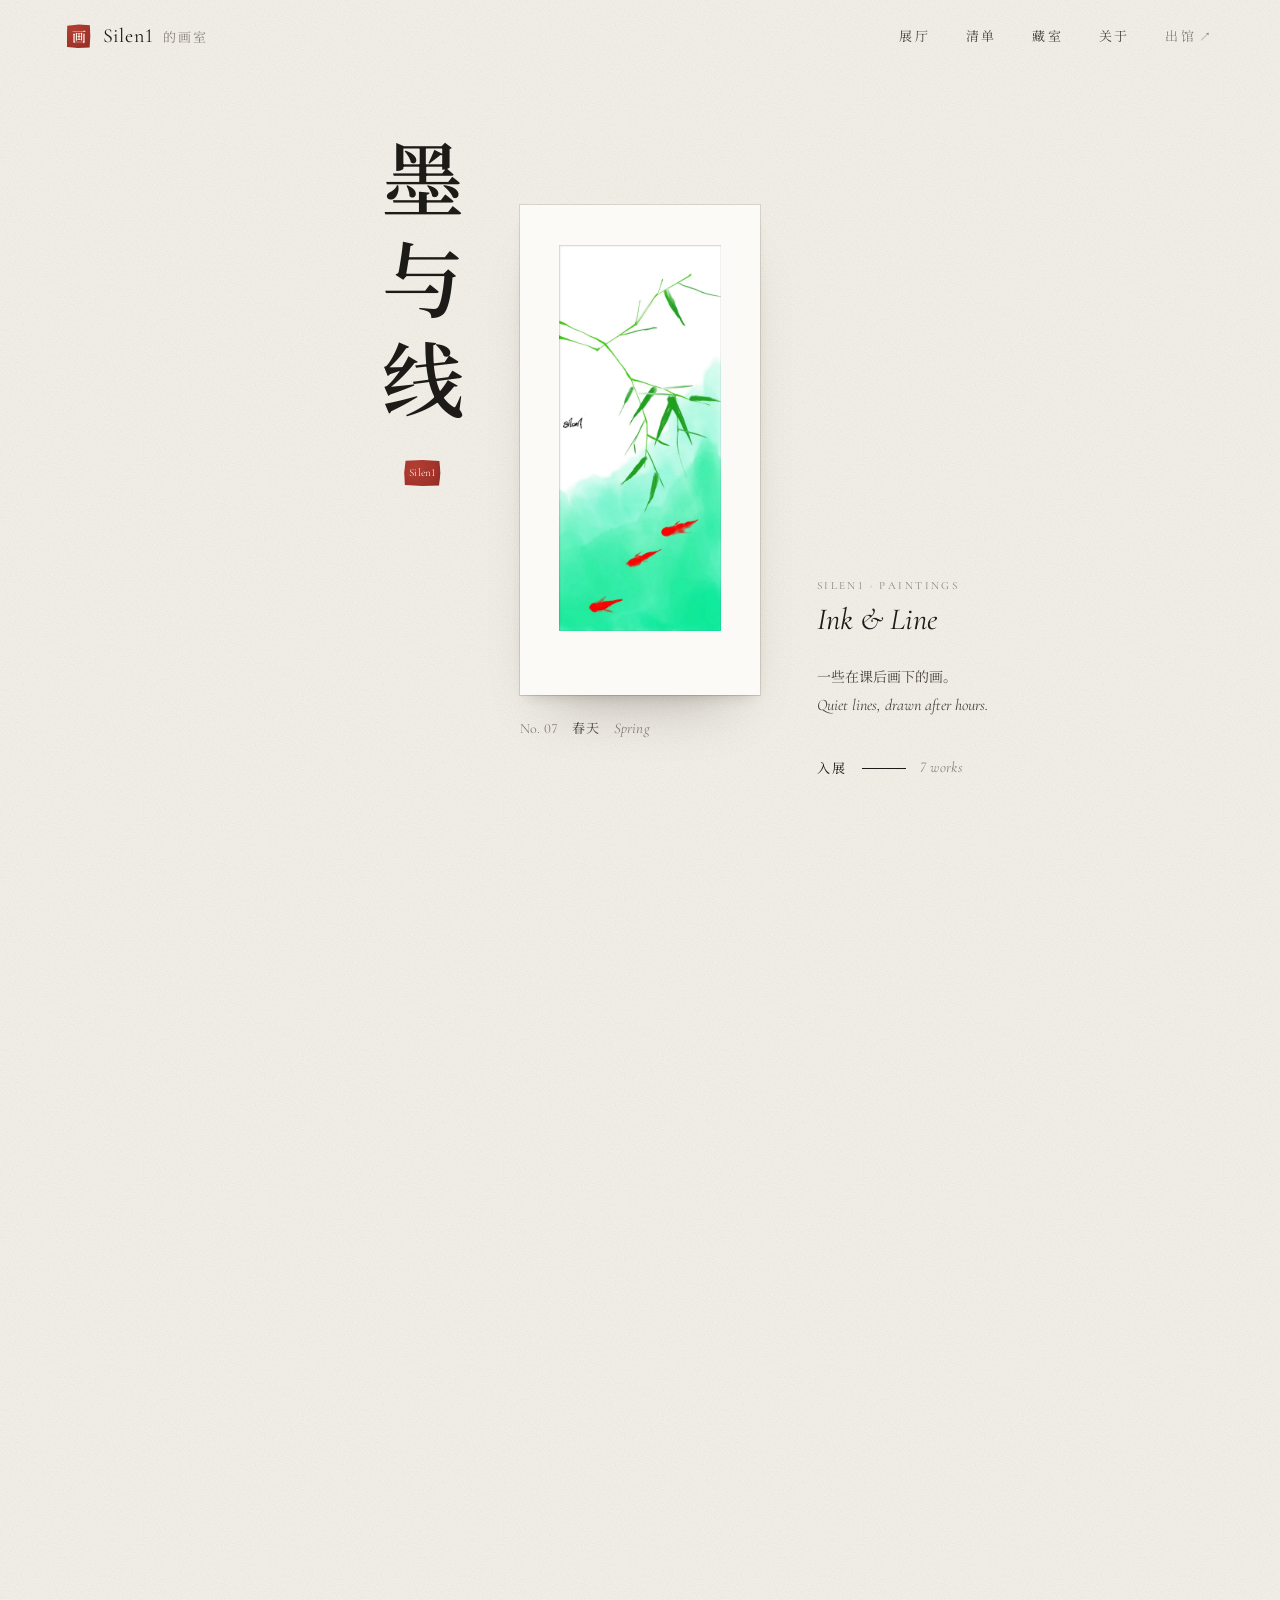
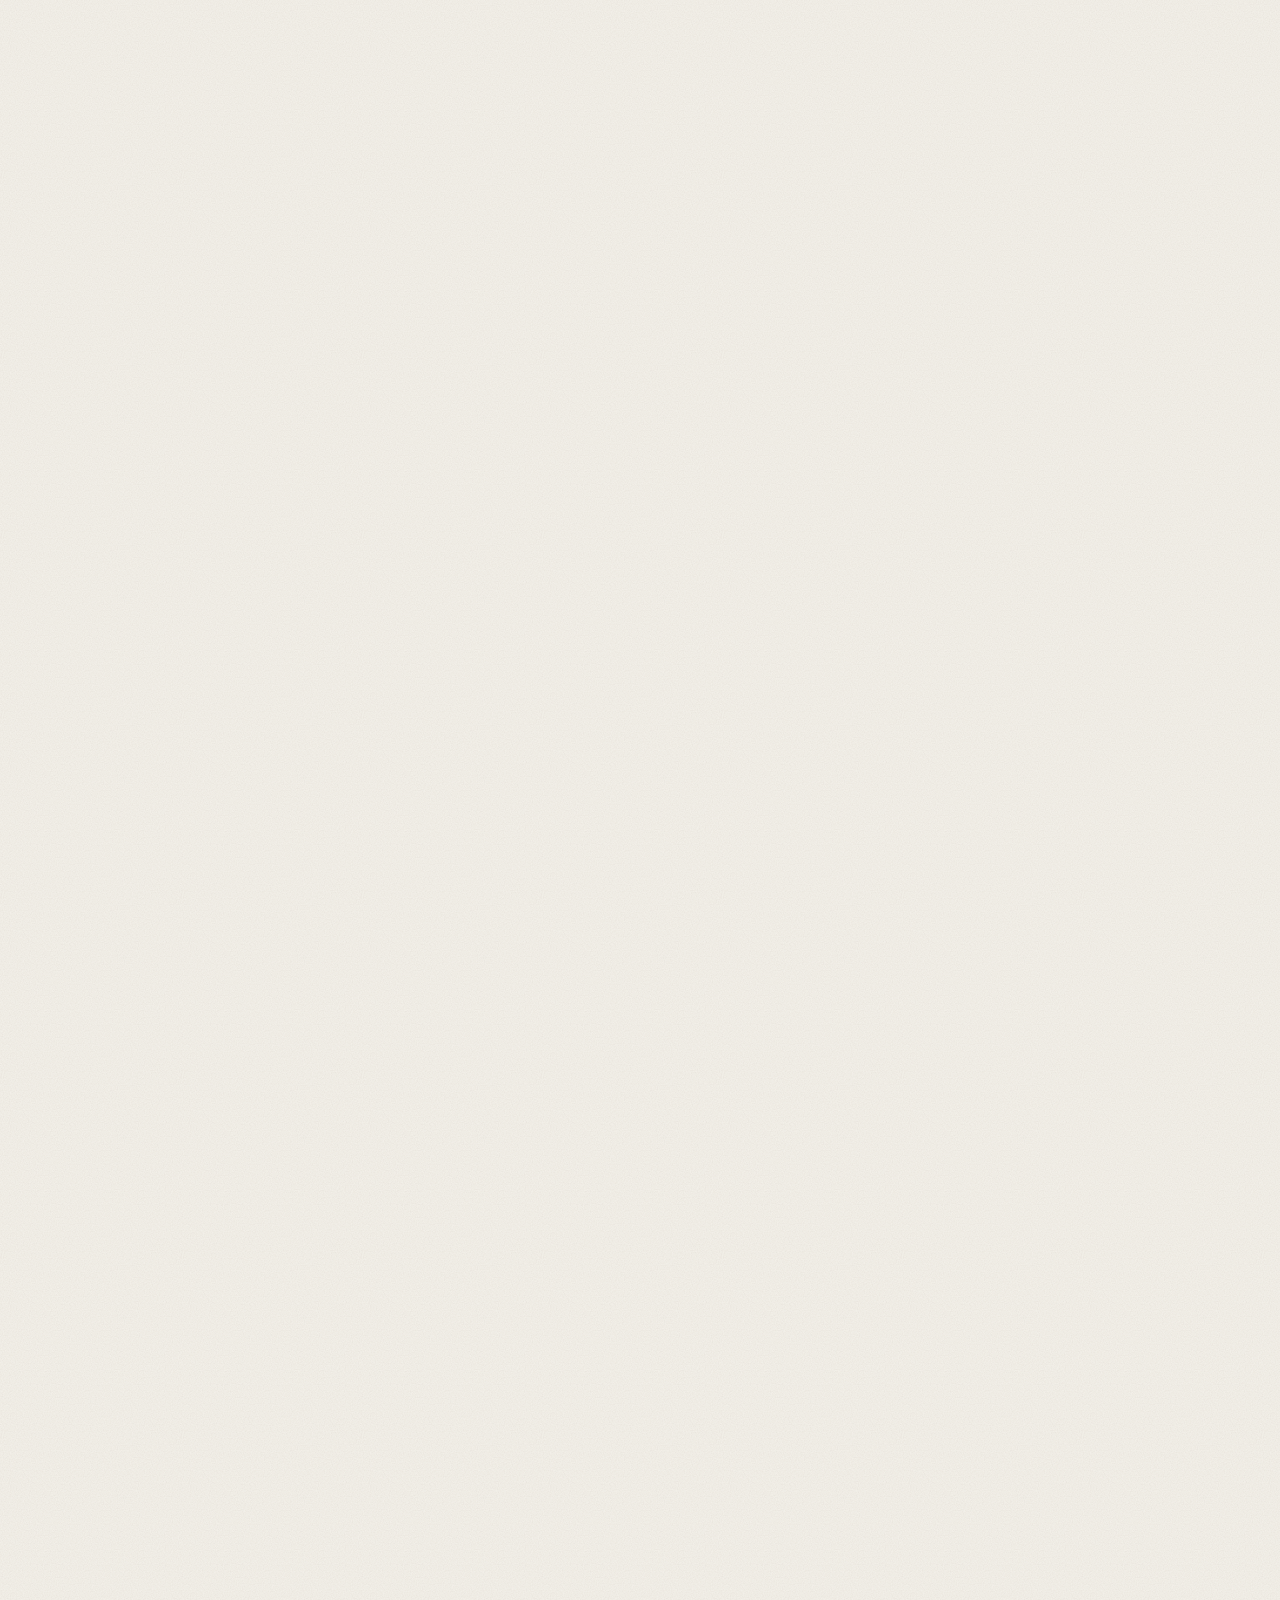
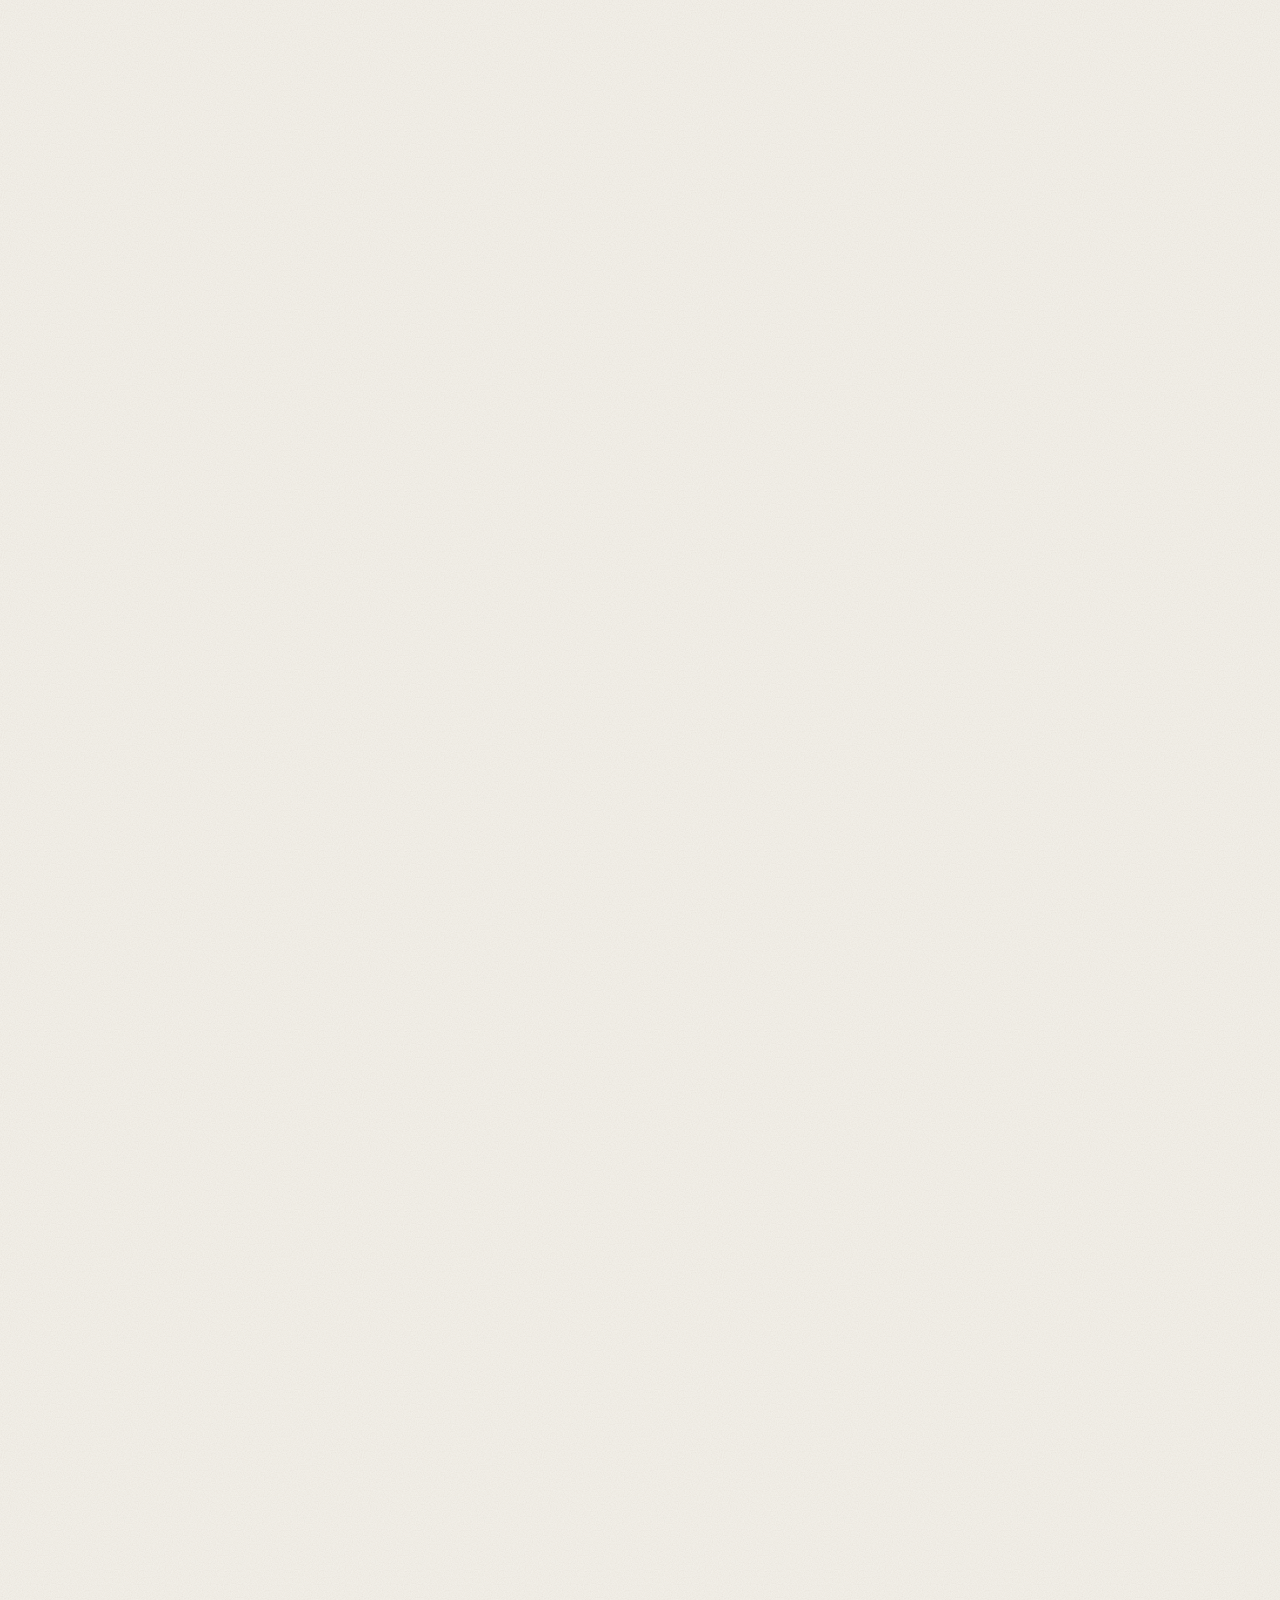
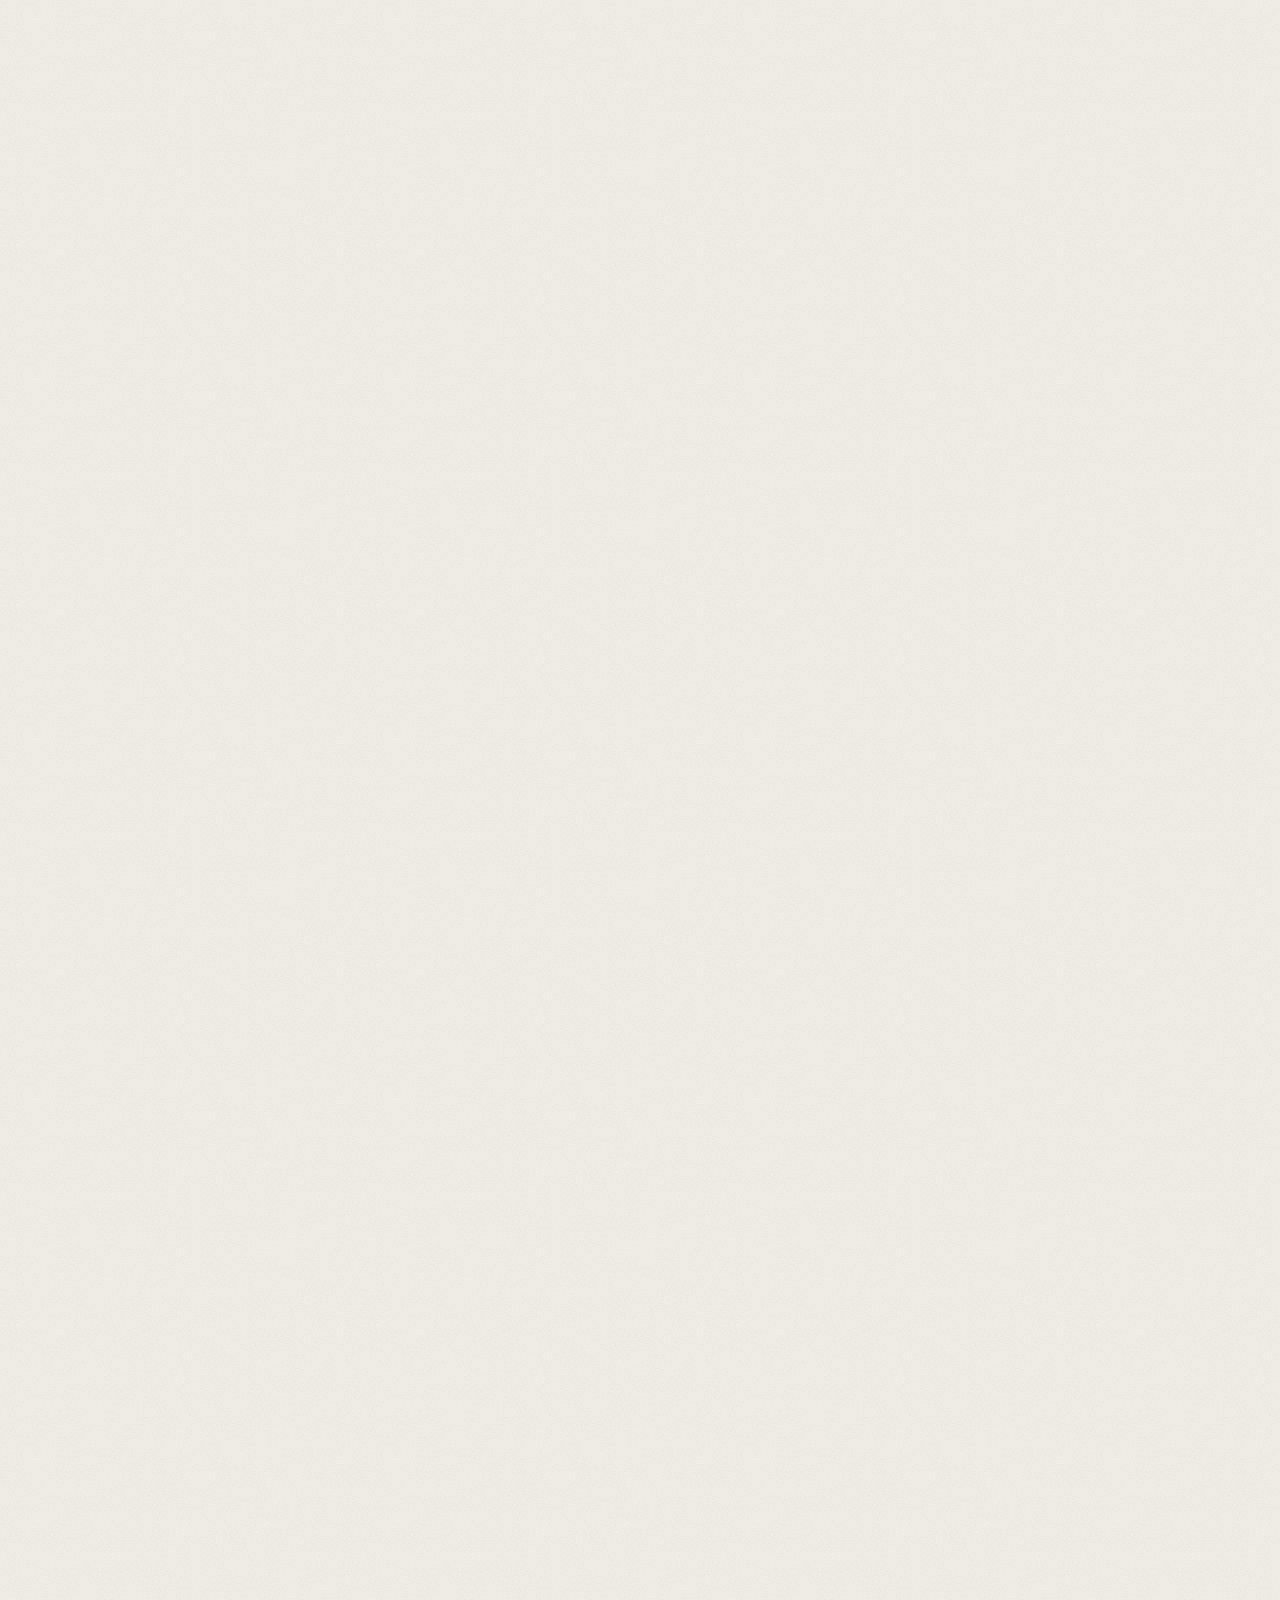
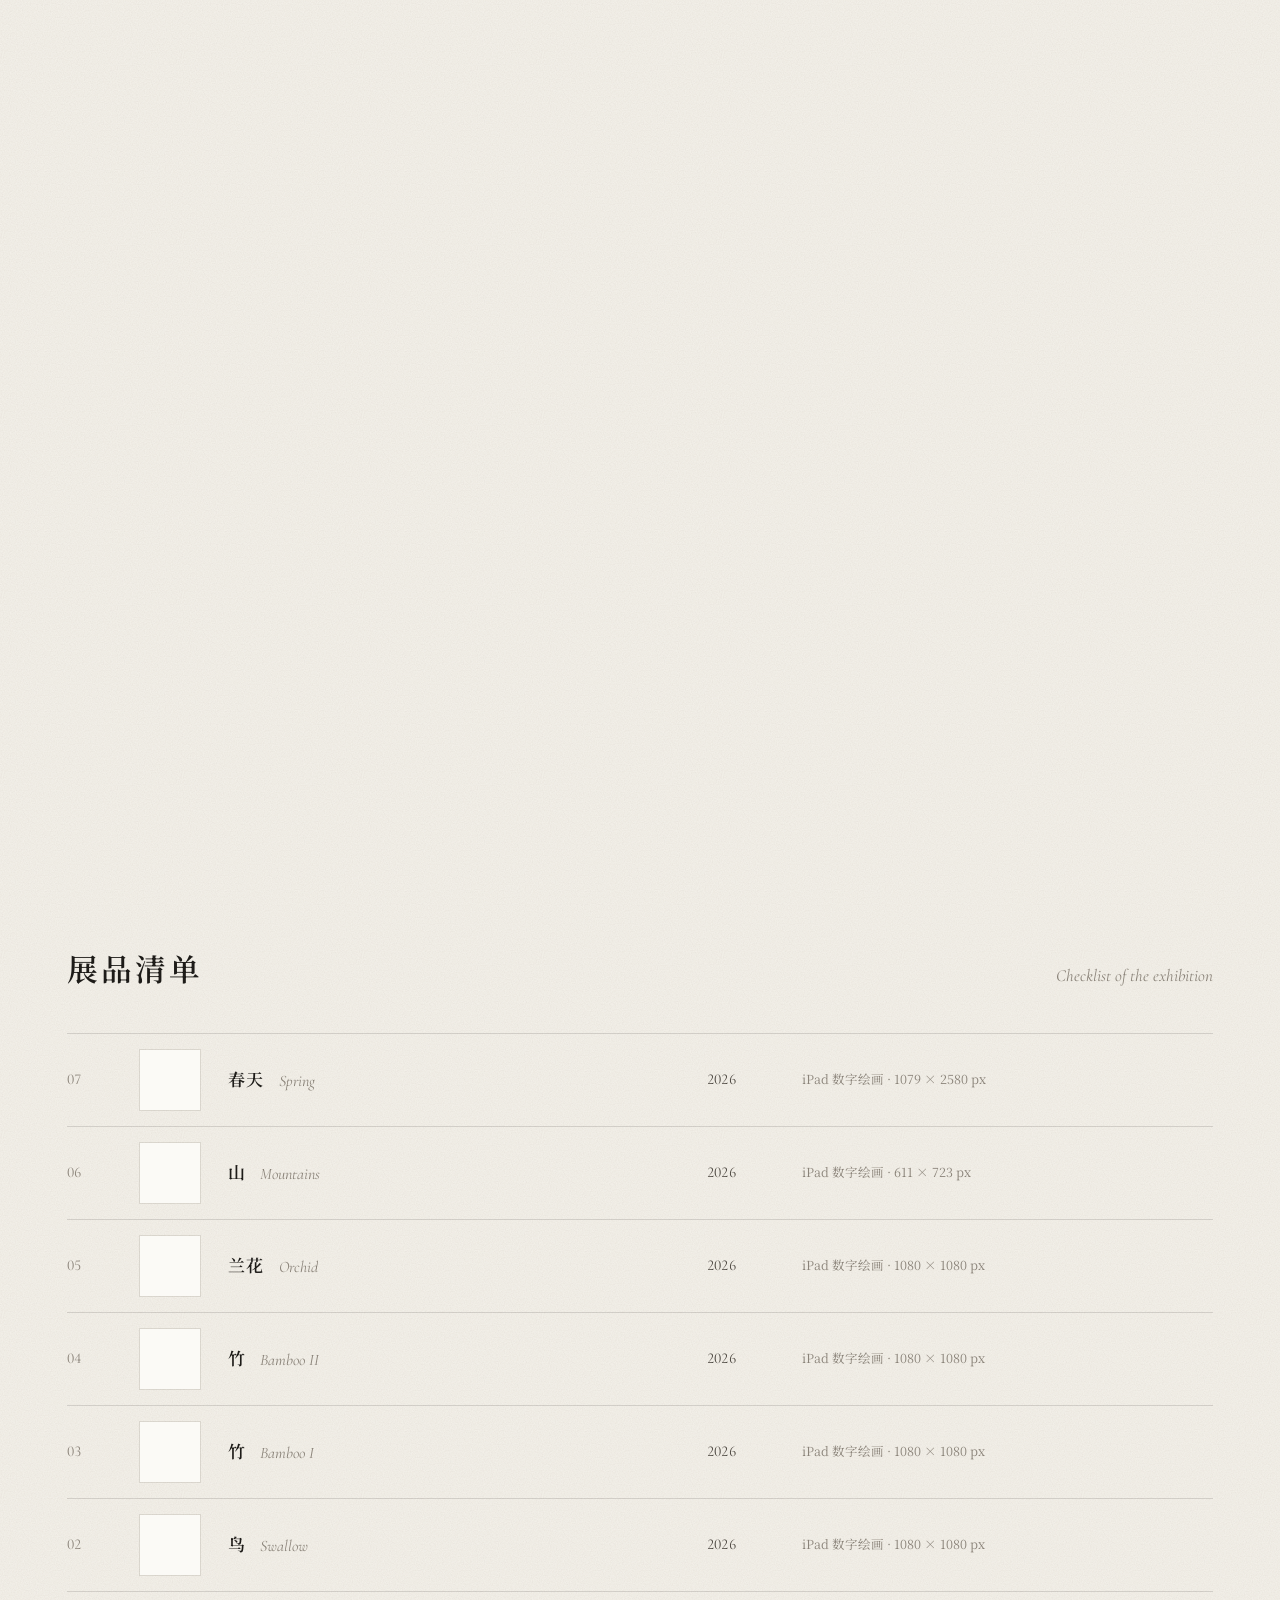
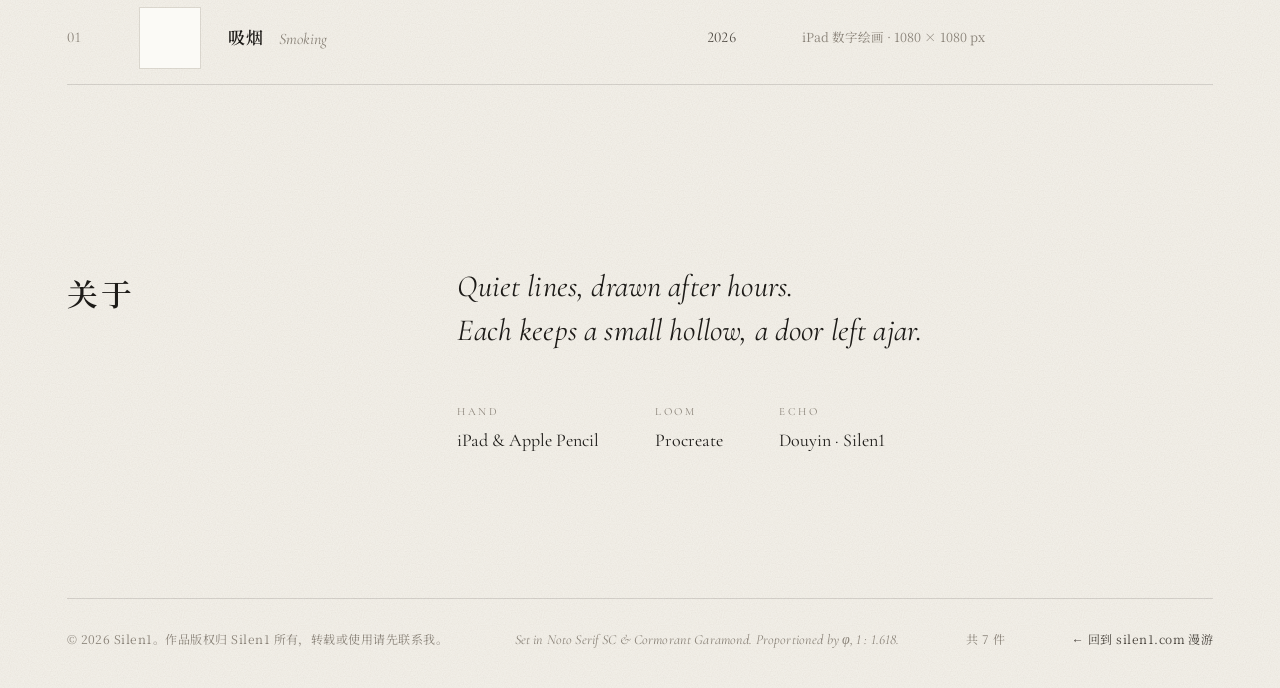
==== commit ddfcbe7a: "Back links go to the blog's Wander page (silen1.com/wander/) Co-Authored-By: Claude Opus 5.5 <norepl" ====
--- a/index.html
+++ b/index.html
@@ -27,7 +27,7 @@
       <a href="#catalog">清单</a>
       <a href="collection.html">藏室</a>
       <a href="#about">关于</a>
-      <a class="bar__out" href="https://silen1.com/">出馆<i aria-hidden="true">↗</i></a>
+      <a class="bar__out" href="https://silen1.com/wander/">出馆<i aria-hidden="true">↗</i></a>
     </nav>
   </header>
 
@@ -76,7 +76,7 @@
     <p>© <span id="foot-year">2026</span> Silen1。作品版权归 Silen1 所有，转载或使用请先联系我。</p>
     <p lang="en">Set in Noto Serif SC &amp; Cormorant Garamond. <span class="foot__phi">Proportioned by φ, 1 : 1.618.</span></p>
     <p id="foot-updated"></p>
-    <p class="foot__home"><a href="https://silen1.com/">← 回到 silen1.com</a></p>
+    <p class="foot__home"><a href="https://silen1.com/wander/">← 回到 silen1.com 漫游</a></p>
   </footer>
 
   <script src="data/works.js"></script>
